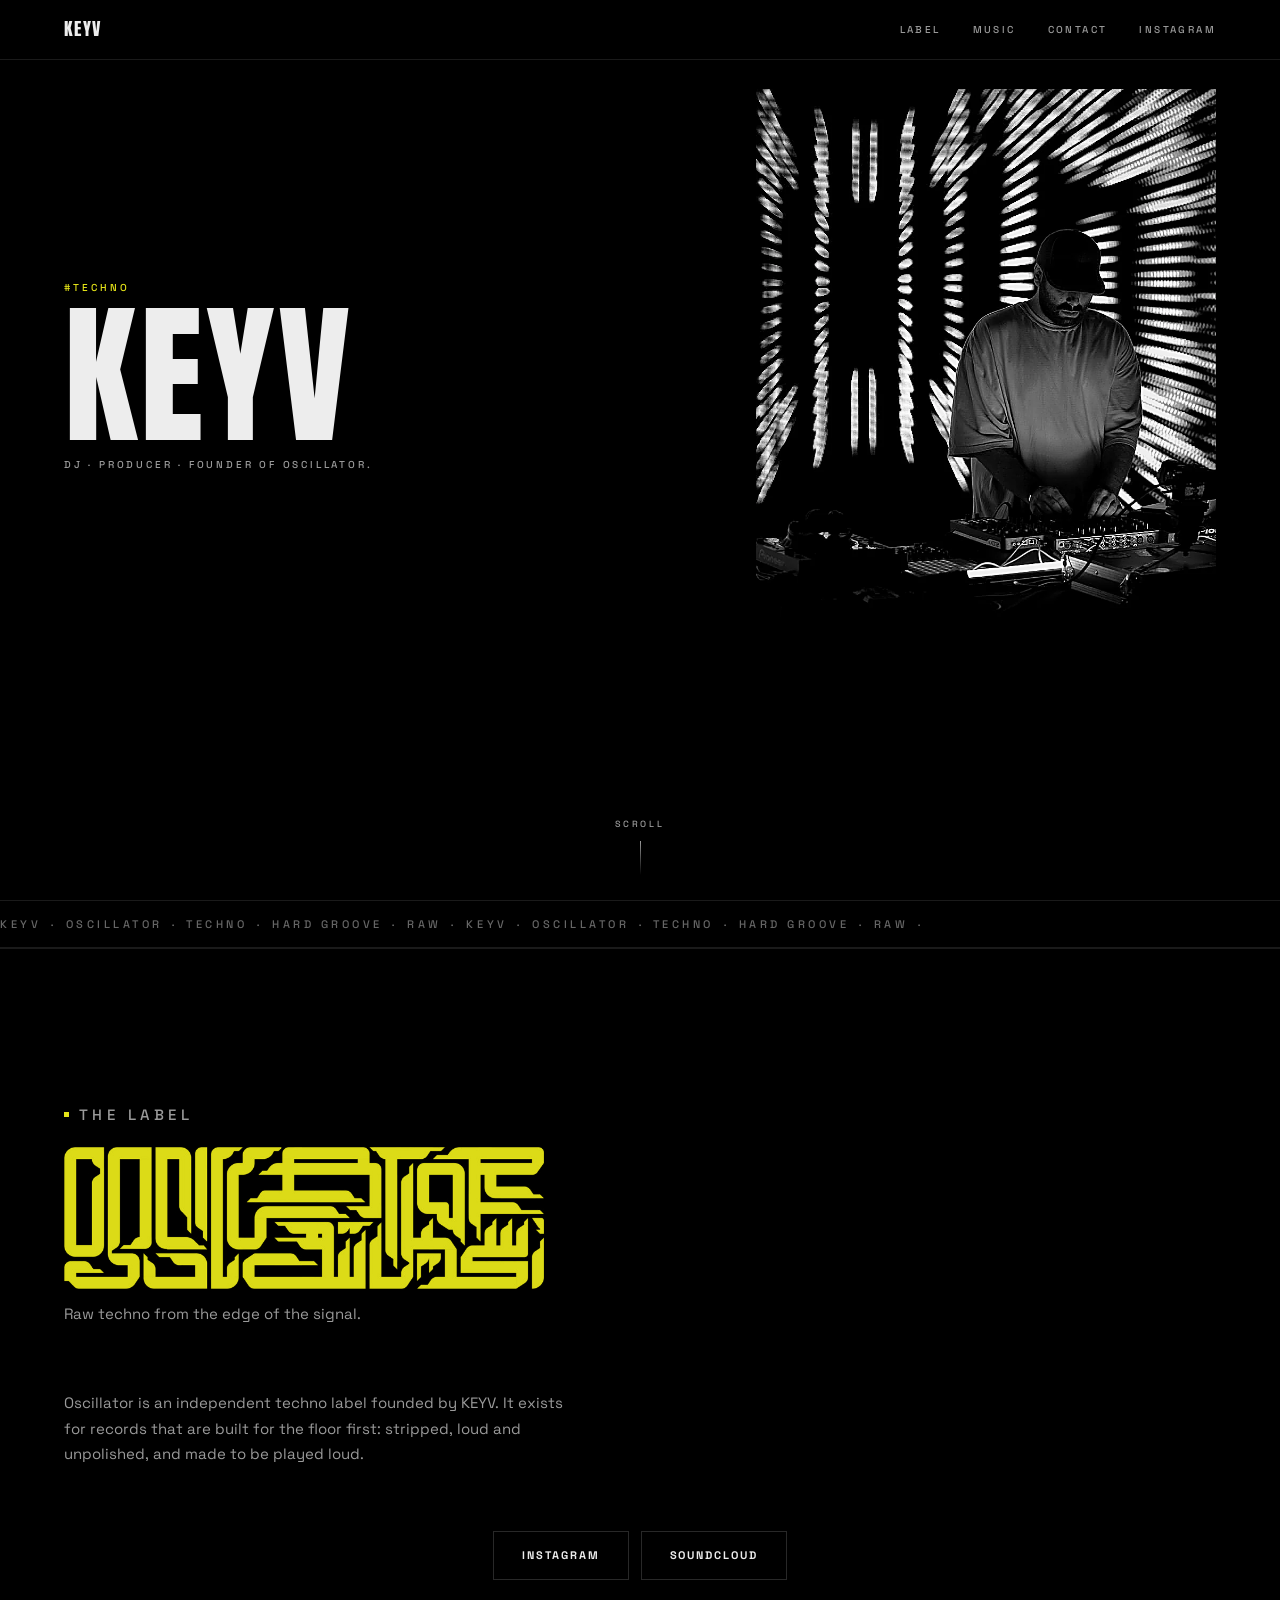
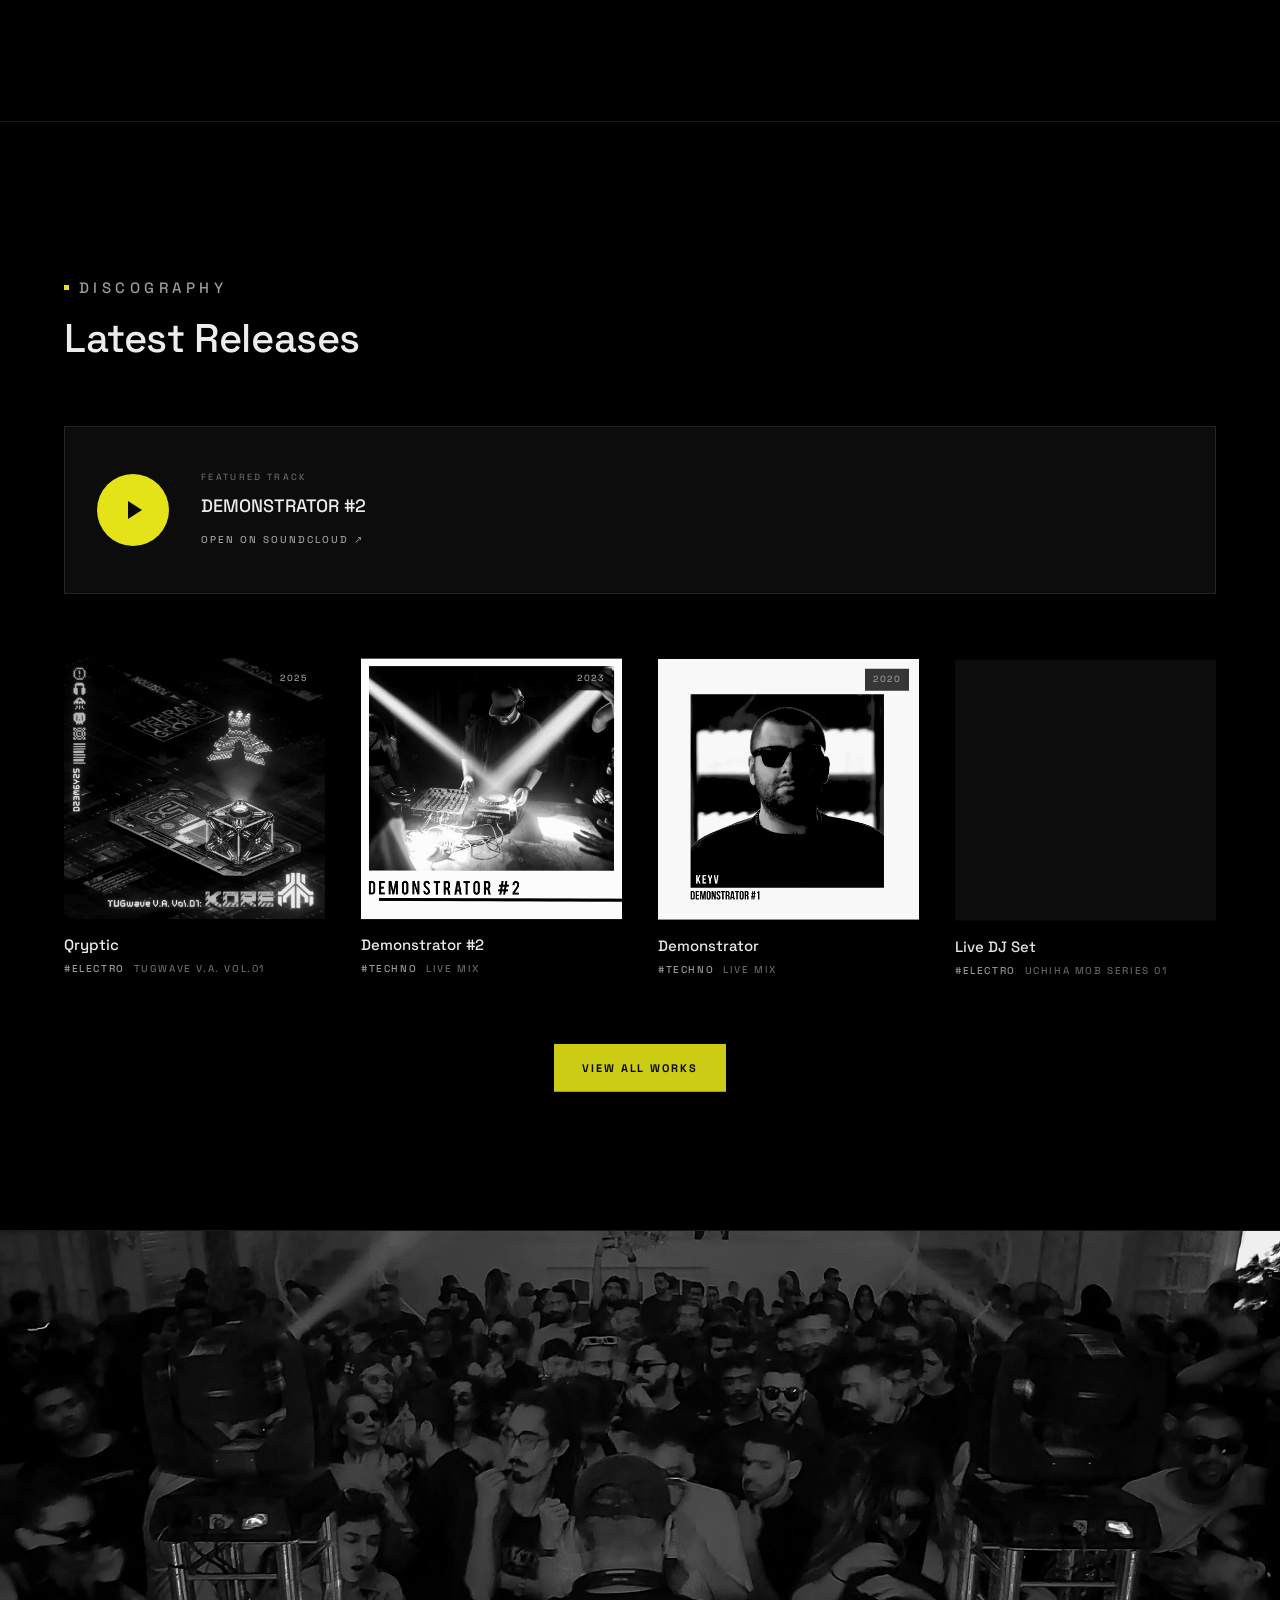
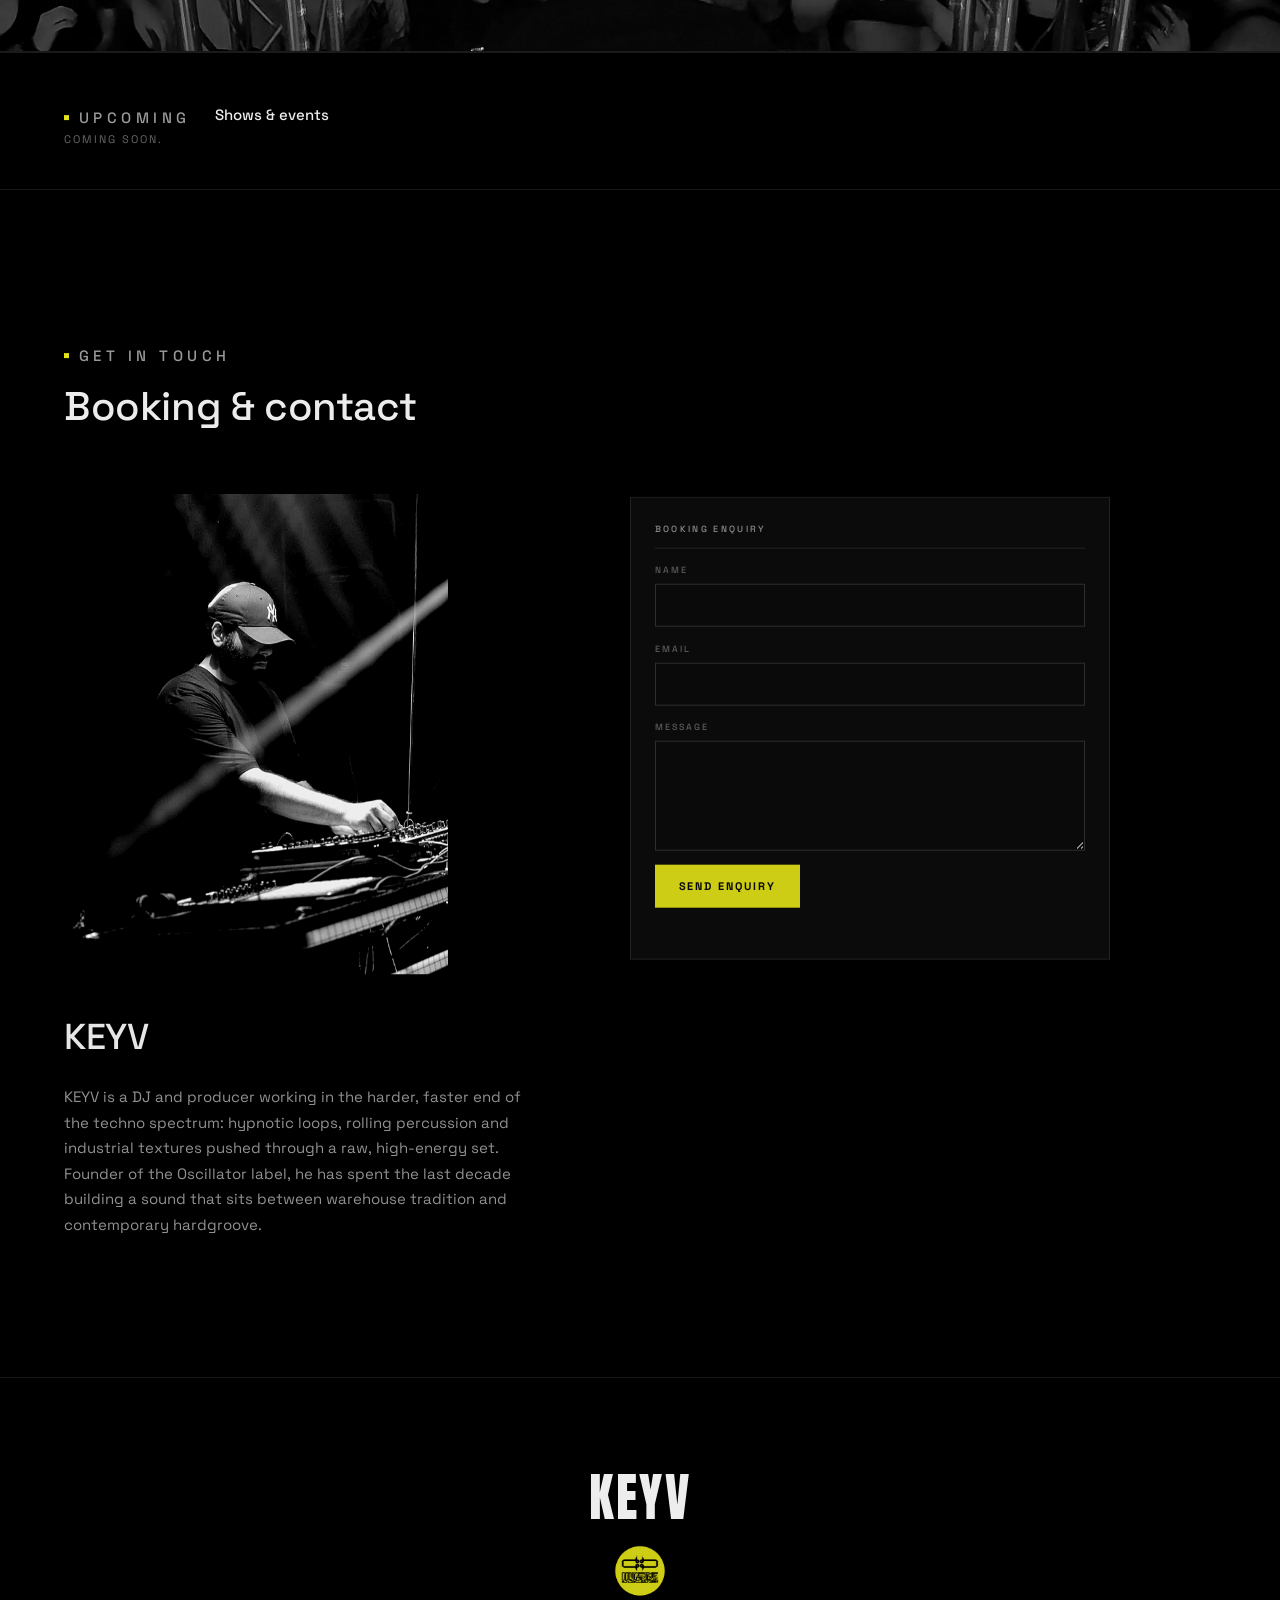
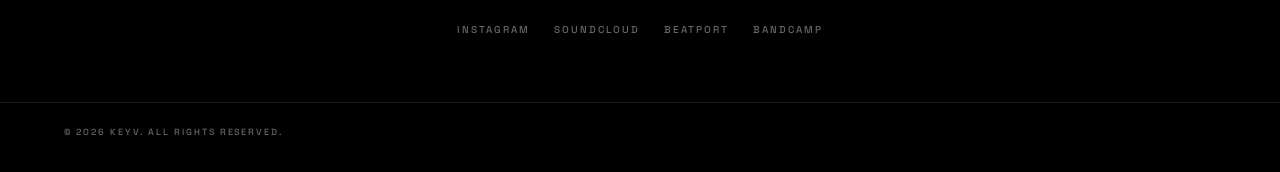
==== index.html @ 7ee7b2e5 "Swap the photo band for the red-light crowd shot The new source is 4096x2304, the highest-resolution" ====
<!DOCTYPE html>
<html lang="en">
<head>
<meta charset="utf-8">
<meta name="viewport" content="width=device-width, initial-scale=1">
<title>KEYV · Techno DJ &amp; Producer</title>
<meta name="description" content="KEYV, techno DJ and producer, founder of the Oscillator label. Releases, mixes and booking.">
<meta name="theme-color" content="#000000">

<meta property="og:type" content="website">
<meta property="og:title" content="KEYV · Techno DJ &amp; Producer">
<meta property="og:description" content="Raw techno. Releases, mixes and booking.">
<meta property="og:image" content="img/hero-phone.webp">

<link rel="icon" type="image/png" href="img/favicon.png">
<link rel="apple-touch-icon" href="img/apple-touch-icon.png">

<!-- fonts are self-hosted: no third-party connection on the critical path,
     and no dependency on Google Fonts being reachable -->
<link rel="preload" as="font" type="font/woff2" href="assets/fonts/anton-latin.woff2" crossorigin>
<link rel="preload" as="font" type="font/woff2" href="assets/fonts/spacegrotesk-latin.woff2" crossorigin>

<link rel="stylesheet" href="assets/css/style.css?v=7bc236b9">
</head>

<body>

<a class="skip-link" href="#oscillator">Skip to content</a>

<!-- ══ NAV ══════════════════════════════════════════════════════════ -->
<header class="nav" id="nav">
  <a class="nav__mark" href="#hero" aria-label="KEYV, top">KEYV</a>
  <div class="nav__end">
    <nav class="nav__links" aria-label="Primary">
      <a href="#oscillator">Label</a>
      <a href="#music">Music</a>
      <a href="#booking">Contact</a>
    </nav>
    <ul class="nav__platforms" id="nav-platforms" aria-label="Social links"></ul>
  </div>
</header>

<main>

  <!-- ══ 1 · HERO ═══════════════════════════════════════════════════
       The source photo is 1080px. Both crops ship at native resolution
       and the CSS caps how wide each may render, so the browser only
       ever scales them DOWN — that is what keeps the hero sharp.
         phone : square, full width   (1080 -> 1170 device px, 1.08x)
         desk  : 4:5 block, max 460px (864 -> 920 device px, 0.94x)  -->
  <section id="hero" class="hero" aria-label="Intro">
    <figure class="hero__photo">
      <picture>
        <source media="(min-width: 900px)" srcset="img/hero-desk.webp" width="864" height="1080">
        <img class="hero__img" id="hero-img" src="img/hero-phone.webp" alt="KEYV behind the decks"
             width="1080" height="1080" fetchpriority="high" decoding="async">
      </picture>
    </figure>

    <div class="hero__content">
      <p class="hero__tag">
        <em data-config="artist.genreTag">#techno</em>
      </p>
      <h1 class="hero__mark" data-config="artist.wordmark">KEYV</h1>
      <p class="hero__sub" data-config="artist.bioShort">DJ · Producer · Founder of Oscillator.</p>
    </div>

    <a class="hero__cue" href="#oscillator" aria-label="Scroll down">
      <span>SCROLL</span>
      <span class="hero__cue-line" aria-hidden="true"></span>
    </a>
  </section>

  <!-- ticker — the one moving element on the page -->
  <div class="ticker" aria-hidden="true">
    <div class="ticker__track">
      <span>KEYV&ensp;·&ensp;OSCILLATOR&ensp;·&ensp;TECHNO&ensp;·&ensp;HARD&nbsp;GROOVE&ensp;·&ensp;RAW&ensp;·&ensp;</span><span>KEYV&ensp;·&ensp;OSCILLATOR&ensp;·&ensp;TECHNO&ensp;·&ensp;HARD&nbsp;GROOVE&ensp;·&ensp;RAW&ensp;·&ensp;</span>
    </div>
  </div>

  <!-- ══ 2 · LABEL ══════════════════════════════════════════════════ -->
  <section id="oscillator" class="section oscillator" aria-labelledby="label-title">
    <div class="wrap">
      <header class="section-head reveal">
        <p class="tag-label">The Label</p>
        <h2 class="oscillator__title" id="label-title">
          <img class="oscillator__wordmark" id="label-wordmark" src="img/oscillator-wordmark.webp"
               alt="Oscillator" width="817" height="241" loading="lazy" decoding="async">
        </h2>
        <p data-config="label.tagline"></p>
      </header>

      <p class="oscillator__desc reveal" data-config="label.description"></p>

      <div class="oscillator__links reveal" id="label-links"></div>
    </div>
  </section>

  <!-- ══ 3 · MUSIC ══════════════════════════════════════════════════ -->
  <section id="music" class="section music" aria-labelledby="music-title">
    <div class="wrap">
      <header class="section-head reveal">
        <p class="tag-label">Discography</p>
        <h2 id="music-title">Latest Releases</h2>
      </header>

      <div class="player reveal">
        <div class="player__frame" id="featured-player"></div>
      </div>

      <div class="grid--releases" id="release-grid"></div>

      <div class="music__more reveal">
        <a class="btn" href="releases.html">View all works</a>
      </div>
    </div>
  </section>

  <!-- full-bleed photo break, so the long black scroll has a beat -->
  <figure class="band">
    <img src="img/band-crowd.webp" alt="KEYV playing to a crowd"
         width="2880" height="1440" loading="lazy" decoding="async">
  </figure>

  <!-- ══ 4 · SHOWS ══════════════════════════════════════════════════ -->
  <section id="shows" class="section shows" aria-labelledby="shows-title">
    <div class="wrap">
      <header class="section-head reveal">
        <p class="tag-label">Upcoming</p>
        <h2 id="shows-title">Shows &amp; events</h2>
      </header>
      <ul class="events" id="event-list"></ul>
    </div>
  </section>

  <!-- ══ 5 · CONTACT ════════════════════════════════════════════════ -->
  <section id="booking" class="section booking" aria-labelledby="booking-title">
    <div class="wrap">
      <header class="section-head reveal">
        <p class="tag-label">Get in touch</p>
        <h2 id="booking-title">Booking &amp; contact</h2>
      </header>

      <div class="booking__grid">
        <div class="booking__intro">
          <figure class="booking__portrait reveal">
            <img data-config-src="artist.portrait" src="img/bio.webp" alt="Portrait of KEYV" loading="lazy" decoding="async">
          </figure>
          <h3 class="booking__name reveal" id="bio-title" data-config="artist.name">KEYV</h3>
          <p class="bio-text reveal" data-config="artist.bio"></p>
        </div>

        <form class="form reveal" id="booking-form" novalidate>
          <p class="form__title">Booking enquiry</p>
          <div class="field">
            <label for="f-name">Name</label>
            <input id="f-name" name="name" type="text" autocomplete="name" required>
          </div>
          <div class="field">
            <label for="f-email">Email</label>
            <input id="f-email" name="email" type="email" autocomplete="email" required>
          </div>
          <div class="field">
            <label for="f-message">Message</label>
            <textarea id="f-message" name="message" rows="4" required></textarea>
          </div>
          <button class="btn" type="submit" id="form-submit">Send enquiry</button>
          <p class="form__status" id="form-status" role="status" aria-live="polite"></p>
        </form>
      </div>
    </div>
  </section>

</main>

<!-- ══ FOOTER ═══════════════════════════════════════════════════════ -->
<footer id="footer" class="footer">
  <div class="wrap footer__grid">
    <p class="footer__mark" data-config="artist.wordmark">KEYV</p>
    <img class="footer__stamp" id="footer-stamp" src="img/oscillator-logo.webp"
         alt="Oscillator" width="600" height="600" loading="lazy" decoding="async">
    <ul class="socials socials--footer" id="footer-socials"></ul>
  </div>
  <div class="wrap footer__credit">
    <span data-config="credit">© KEYV</span>
  </div>
</footer>

<!-- GSAP + ScrollTrigger, served from this origin (deferred — main.js falls
     back to an IntersectionObserver reveal if they ever fail to load) -->
<script defer src="assets/vendor/gsap.min.js?v=2d26f4c0"></script>
<script defer src="assets/vendor/ScrollTrigger.min.js?v=489bcf6d"></script>

<script src="assets/js/config.js?v=90158837"></script>
<script defer src="assets/js/main.js?v=5ed4b698"></script>
</body>
</html>
---- assets/css/style.css ----
/* =============================================================
   KEYV — stylesheet
   RAWTRACKS-style refined dark editorial: clean small type, deep
   black, gray hairlines, acid yellow as a micro-accent only.
   ============================================================= */

/* ---- fonts (self-hosted — see assets/fonts/) ---------------------- */
@font-face {
  font-family: 'Anton';
  font-style: normal;
  font-weight: 400;
  font-display: swap;
  src: url('../fonts/anton-latin.woff2') format('woff2');
  unicode-range: U+0000-00FF, U+0131, U+0152-0153, U+02BB-02BC, U+02C6, U+02DA,
    U+02DC, U+0304, U+0308, U+0329, U+2000-206F, U+2074, U+20AC, U+2122, U+2191,
    U+2193, U+2212, U+2215, U+FEFF, U+FFFD;
}
@font-face {
  font-family: 'Anton';
  font-style: normal;
  font-weight: 400;
  font-display: swap;
  src: url('../fonts/anton-latin-ext.woff2') format('woff2');
  unicode-range: U+0100-02BA, U+02BD-02C5, U+02C7-02CC, U+02CE-02D7, U+02DD-02FF,
    U+0304, U+0308, U+0329, U+1D00-1DBF, U+1E00-1E9F, U+1EF2-1EFF, U+2020,
    U+20A0-20AB, U+20AD-20C0, U+2113, U+2C60-2C7F, U+A720-A7FF;
}
@font-face {
  font-family: 'Space Grotesk';
  font-style: normal;
  font-weight: 300 700;         /* variable */
  font-display: swap;
  src: url('../fonts/spacegrotesk-latin.woff2') format('woff2');
  unicode-range: U+0000-00FF, U+0131, U+0152-0153, U+02BB-02BC, U+02C6, U+02DA,
    U+02DC, U+0304, U+0308, U+0329, U+2000-206F, U+2074, U+20AC, U+2122, U+2191,
    U+2193, U+2212, U+2215, U+FEFF, U+FFFD;
}
@font-face {
  font-family: 'Space Grotesk';
  font-style: normal;
  font-weight: 300 700;
  font-display: swap;
  src: url('../fonts/spacegrotesk-latin-ext.woff2') format('woff2');
  unicode-range: U+0100-02BA, U+02BD-02C5, U+02C7-02CC, U+02CE-02D7, U+02DD-02FF,
    U+0304, U+0308, U+0329, U+1D00-1DBF, U+1E00-1E9F, U+1EF2-1EFF, U+2020,
    U+20A0-20AB, U+20AD-20C0, U+2113, U+2C60-2C7F, U+A720-A7FF;
}

/* ---- tokens ------------------------------------------------------- */
:root {
  --bg:      #000000;
  --surface: #0D0D0D;
  --panel:   #111111;
  --text:    #EDEDED;
  --muted:   #9A9A9A;
  --dim:     #666666;
  --accent:  #E5E418;
  --hairline: rgba(255, 255, 255, .10);
  --hairline-strong: rgba(255, 255, 255, .16);

  --font-display: 'Anton', 'Arial Narrow', Impact, sans-serif;
  --font-body: 'Space Grotesk', -apple-system, BlinkMacSystemFont, 'Segoe UI', sans-serif;

  --gutter: clamp(1.25rem, 5vw, 6rem);
  --wrap: 1360px;
  --sec-y: clamp(5rem, 11vw, 10rem);

  --ease: cubic-bezier(.22, 1, .36, 1);
}

/* ---- reset -------------------------------------------------------- */
*, *::before, *::after { box-sizing: border-box; }

html {
  scroll-behavior: smooth;
  -webkit-text-size-adjust: 100%;
  color-scheme: dark;
}

body {
  margin: 0;
  background: var(--bg);
  color: var(--text);
  font-family: var(--font-body);
  font-size: .9375rem;
  line-height: 1.7;
  font-weight: 400;
  overflow-x: hidden;
  -webkit-font-smoothing: antialiased;
}

img { display: block; max-width: 100%; height: auto; }
ul { list-style: none; margin: 0; padding: 0; }
a { color: inherit; text-decoration: none; }
button, input, textarea, select { font: inherit; color: inherit; }
h1, h2, h3, h4, p, figure { margin: 0; }

::selection { background: var(--accent); color: #000; }

:focus-visible {
  outline: 2px solid var(--accent);
  outline-offset: 3px;
}

.skip-link {
  position: absolute; left: -9999px; top: 0; z-index: 200;
  background: var(--accent); color: #000; padding: .75rem 1.25rem;
  font-weight: 700; letter-spacing: .08em; text-transform: uppercase;
}
.skip-link:focus { left: 0; }

/* ---- primitives --------------------------------------------------- */
.wrap {
  width: 100%;
  max-width: var(--wrap);
  margin-inline: auto;
  padding-inline: var(--gutter);
}

.section {
  position: relative;
  padding-block: var(--sec-y);
  border-top: 1px solid var(--hairline);
}

/* tiny wide-tracked caps label — the reference's core device */
.tag-label {
  display: flex;
  align-items: center;
  gap: .6rem;
  font-size: .625rem;
  font-weight: 500;
  letter-spacing: .3em;
  text-transform: uppercase;
  color: var(--muted);
}
.tag-label::before {
  content: "";
  width: 5px; height: 5px;
  background: var(--accent);
}

/* clean sentence-case section heading */
.section-head { margin-bottom: clamp(2.5rem, 6vw, 4rem); }
.section-head h2 {
  font-size: clamp(1.75rem, 3.2vw, 2.5rem);
  font-weight: 500;
  letter-spacing: -.01em;
  line-height: 1.15;
  margin-top: 1rem;
}
.section-head p {
  color: var(--muted);
  max-width: 52ch;
  margin-top: .75rem;
  font-size: .9375rem;
}

.link-grow {
  position: relative;
  display: inline-block;
}
.link-grow::after {
  content: "";
  position: absolute;
  left: 0; bottom: -.1em;
  width: 100%;
  height: 1px;
  background: var(--accent);
  transform: scaleX(0);
  transform-origin: left;
  transition: transform .4s var(--ease);
}
.link-grow:hover::after,
.link-grow:focus-visible::after { transform: scaleX(1); }

/* small caps action link — quiet until hovered, so yellow stays rare */
.action {
  font-size: .625rem;
  font-weight: 500;
  letter-spacing: .22em;
  text-transform: uppercase;
  color: var(--muted);
  transition: color .3s var(--ease);
}
.action:hover { color: var(--accent); }

/* solid yellow chip button */
.btn {
  display: inline-block;
  padding: .9rem 1.75rem;
  background: var(--accent);
  border: 0;
  color: #0A0A0A;
  font-size: .6875rem;
  font-weight: 700;
  letter-spacing: .18em;
  text-transform: uppercase;
  cursor: pointer;
  transition: transform .3s var(--ease), box-shadow .3s var(--ease);
}
.btn:hover, .btn:focus-visible {
  transform: translateY(-2px);
  box-shadow: 0 8px 24px rgba(229, 228, 24, .18);
}
.btn[disabled] { opacity: .55; cursor: progress; transform: none; box-shadow: none; }

/* ---- nav ---------------------------------------------------------- */
.nav {
  position: fixed;
  inset: 0 0 auto 0;
  z-index: 100;
  display: flex;
  align-items: center;
  justify-content: space-between;
  gap: 1.5rem;
  padding: .9rem var(--gutter);
  background: linear-gradient(to bottom, rgba(0, 0, 0, .94), rgba(0, 0, 0, .8));
  backdrop-filter: blur(10px);
  border-bottom: 1px solid var(--hairline);
  transition: transform .4s var(--ease);
}
.nav.is-hidden { transform: translateY(-110%); }

.nav__mark {
  font-family: var(--font-display);
  font-size: 1.125rem;
  letter-spacing: .08em;
}

/* Section links and the social link share one row and one type spec, so
   nothing in the bar reads as a different size or weight. */
.nav__end {
  display: flex;
  align-items: center;
  gap: clamp(1.25rem, 2.5vw, 2.75rem);
}

.nav__links,
.nav__platforms {
  display: flex;
  align-items: center;
  gap: clamp(1.25rem, 2.5vw, 2.75rem);
  font-size: .625rem;
  font-weight: 500;
  letter-spacing: .24em;
  text-transform: uppercase;
  color: var(--muted);
}
.nav__links a,
.nav__platforms a { transition: color .3s var(--ease); }
.nav__links a:hover { color: var(--text); }
.nav__platforms a:hover { color: var(--accent); }

@media (max-width: 719px) {
  .nav { gap: .75rem; }
  .nav__end,
  .nav__links,
  .nav__platforms {
    gap: .95rem;
    font-size: .5625rem;
    letter-spacing: .14em;
  }
}


/* ---- hero ---------------------------------------------------------
   The photo is capped so it never renders above its native pixel size.
   Phone: full-width square under the nav, type below it on black.
   Desktop: type left, a 4:5 photo block right, both vertically centred. */
.hero {
  position: relative;
  min-height: 100svh;
  display: flex;
  flex-direction: column;
  justify-content: center;
  gap: clamp(1.75rem, 5vh, 3rem);
  padding-top: 4rem;                 /* clears the fixed nav */
}

.hero__photo {
  width: 100%;
  max-width: 640px;                  /* 1080 native / ~1.7 = never upscaled */
  margin-inline: auto;
}
.hero__img {
  width: 100%;
  height: auto;
  display: block;
}

.hero__content {
  width: 100%;
  max-width: var(--wrap);
  margin-inline: auto;
  padding-inline: var(--gutter);
  text-align: center;
}

.hero__tag {
  display: flex;
  justify-content: center;
  gap: .75rem;
  font-size: .625rem;
  font-weight: 500;
  letter-spacing: .3em;
  text-transform: uppercase;
  margin-bottom: .9rem;
}
.hero__tag em { font-style: normal; color: var(--accent); }

.hero__mark {
  font-family: var(--font-display);
  font-weight: 400;
  font-size: clamp(4.5rem, 21vw, 9rem);
  line-height: .84;
  letter-spacing: .02em;
  text-transform: uppercase;
  color: var(--text);
}

.hero__sub {
  color: var(--muted);
  font-size: .625rem;
  font-weight: 500;
  letter-spacing: .28em;
  text-transform: uppercase;
  margin-top: 1rem;
}

/* desktop: side by side, photo capped at 460px so it stays under native */
@media (min-width: 900px) {
  .hero {
    display: grid;
    grid-template-columns: minmax(0, 1fr) auto;
    align-items: center;
    gap: clamp(3rem, 6vw, 6rem);
    max-width: var(--wrap);
    margin-inline: auto;
    padding: 4rem var(--gutter) 0;
  }
  /* type reads first, photo sits to its right */
  .hero__content { grid-column: 1; grid-row: 1; }
  .hero__photo { grid-column: 2; grid-row: 1; width: 460px; max-width: 100%; margin: 0; }
  .hero__cue { grid-column: 1 / -1; grid-row: 2; margin-top: clamp(2rem, 5vh, 4rem); }
  .hero__content {
    padding-inline: 0;
    text-align: left;
    max-width: none;
  }
  .hero__tag { justify-content: flex-start; }
  .hero__mark { font-size: clamp(6rem, 12vw, 11rem); }
}

/* ---- ticker: the one moving element ------------------------------- */
.ticker {
  overflow: hidden;
  border-block: 1px solid var(--hairline);
  padding-block: .85rem;
}
.ticker__track {
  display: flex;
  width: max-content;
  animation: ticker 36s linear infinite;
}
.ticker__track span {
  white-space: nowrap;
  font-size: .6875rem;
  font-weight: 500;
  letter-spacing: .32em;
  text-transform: uppercase;
  color: var(--dim);
}
@keyframes ticker {
  from { transform: translateX(0); }
  to   { transform: translateX(-50%); }
}

/* scroll cue — sits in flow under the hero, never over the type */
.hero__cue {
  display: flex;
  align-self: center;
  margin-top: clamp(1rem, 3vh, 2rem);
  flex-direction: column;
  align-items: center;
  gap: .6rem;
  font-size: .5625rem;
  font-weight: 500;
  letter-spacing: .3em;
  text-transform: uppercase;
  color: var(--muted);
  transition: color .3s var(--ease);
}
.hero__cue:hover { color: var(--accent); }
.hero__cue-line {
  width: 1px;
  height: 34px;
  background: linear-gradient(to bottom, currentColor, transparent);
  animation: cue-line 2.4s var(--ease) infinite;
  transform-origin: top;
}
@keyframes cue-line {
  0%   { transform: scaleY(0); opacity: 0; }
  40%  { transform: scaleY(1); opacity: 1; }
  100% { transform: scaleY(1) translateY(30px); opacity: 0; }
}

/* ---- label (oscillator) ------------------------------------------- */
.oscillator__wordmark {
  width: min(100%, 30rem);
  height: auto;
  margin-top: 1.25rem;
}

.oscillator__desc {
  color: var(--muted);
  max-width: 52ch;
  margin-top: 1.5rem;
}
.oscillator__link {
  display: inline-block;
  margin-top: 1.75rem;
}

/* the label's own two links */
.oscillator__links {
  display: flex;
  flex-wrap: wrap;
  justify-content: center;
  gap: .75rem;
  margin-top: clamp(2.5rem, 6vw, 4rem);
}

/* outlined variant — the solid yellow button stays reserved for the
   page's single primary action */
.btn--ghost {
  background: transparent;
  border: 1px solid var(--hairline-strong);
  color: var(--text);
  transition: border-color .3s var(--ease), color .3s var(--ease);
}
.btn--ghost:hover, .btn--ghost:focus-visible {
  border-color: var(--accent);
  color: var(--accent);
  transform: none;
  box-shadow: none;
}



/* ---- music -------------------------------------------------------- */
.music__more {
  margin-top: clamp(2.5rem, 5vw, 4rem);
  display: flex;
  justify-content: center;
}

/* featured player */
.player { margin-top: clamp(2rem, 4.5vw, 3.5rem); }
.player__frame {
  position: relative;
  min-height: 166px;
  background: var(--surface);
  border: 1px solid var(--hairline);
}
.player__frame iframe { display: block; width: 100%; border: 0; }

.player__facade {
  display: flex;
  align-items: center;
  gap: clamp(1rem, 3vw, 2rem);
  min-height: 166px;
  padding: 1.25rem clamp(1rem, 3vw, 2rem);
}
.player__play {
  display: flex;
  align-items: center;
  justify-content: center;
  gap: .8rem;
  flex-shrink: 0;
  width: 72px; height: 72px;
  border-radius: 50%;
  background: var(--accent);
  border: 0;
  cursor: pointer;
  transition: transform .3s var(--ease);
}
.player__play:hover, .player__play:focus-visible { transform: scale(1.06); }
.player__icon {
  width: 0; height: 0;
  border-style: solid;
  border-width: 9px 0 9px 14px;
  border-color: transparent transparent transparent #0A0A0A;
  margin-left: 3px;
}
.player__cta {
  position: absolute;
  width: 1px; height: 1px;
  overflow: hidden;
  clip: rect(0 0 0 0);
}
.player__meta { min-width: 0; }
.player__eyebrow {
  font-size: .5625rem;
  font-weight: 500;
  letter-spacing: .26em;
  text-transform: uppercase;
  color: var(--dim);
}
.player__track {
  font-size: 1.125rem;
  font-weight: 500;
  margin-top: .3rem;
}
.player__out {
  display: inline-block;
  margin-top: .6rem;
  font-size: .625rem;
  font-weight: 500;
  letter-spacing: .2em;
  text-transform: uppercase;
  color: var(--muted);
  transition: color .3s var(--ease);
}
.player__out:hover { color: var(--accent); }
.player__fallback {
  display: flex;
  align-items: center;
  justify-content: center;
  min-height: 166px;
  color: var(--dim);
  font-size: .6875rem;
  letter-spacing: .18em;
  text-transform: uppercase;
}

/* release grid — reference card anatomy: cover, one-line title,
   artist, then genre tag + descriptors */
.grid--releases {
  display: grid;
  grid-template-columns: repeat(auto-fill, minmax(160px, 1fr));
  gap: clamp(1.5rem, 3vw, 2.25rem);
  margin-top: clamp(2.5rem, 5vw, 4rem);
}
@media (min-width: 720px) {
  .grid--releases { grid-template-columns: repeat(auto-fill, minmax(220px, 1fr)); }
}

.card { display: block; }
.card__media {
  position: relative;
  overflow: hidden;
  aspect-ratio: 1 / 1;
  background: var(--surface);
  margin-bottom: .9rem;
}
.card__media img {
  width: 100%; height: 100%;
  object-fit: cover;
  filter: grayscale(1) contrast(1.08);
  transition: transform .7s var(--ease), filter .7s var(--ease);
}
.card:hover .card__media img,
.card:focus-within .card__media img {
  transform: scale(1.05);
  filter: grayscale(0) contrast(1.05);
}
.card__year {
  position: absolute;
  top: .6rem; right: .6rem;
  font-size: .5625rem;
  font-weight: 500;
  letter-spacing: .18em;
  color: var(--muted);
  background: rgba(0, 0, 0, .78);
  padding: .2rem .5rem;
}

/* two quiet lines under each cover, both clamped to one line so every
   card in the row ends at the same baseline */
.card__title {
  font-size: .9375rem;
  font-weight: 500;
  line-height: 1.4;
  white-space: nowrap;
  overflow: hidden;
  text-overflow: ellipsis;
}
.card__meta {
  display: flex;
  gap: .55rem;
  align-items: baseline;
  margin-top: .35rem;
  font-size: .625rem;
  font-weight: 500;
  letter-spacing: .16em;
  text-transform: uppercase;
  white-space: nowrap;
  overflow: hidden;
}
.card__meta span {
  overflow: hidden;
  text-overflow: ellipsis;
}
.card__meta em { font-style: normal; color: var(--muted); }
.card__meta span { color: var(--dim); }

/* ---- full-bleed photo band ---------------------------------------- */
.band {
  overflow: hidden;
  border-block: 1px solid var(--hairline);
}
.band img {
  width: 100%;
  height: clamp(200px, 34vw, 420px);
  object-fit: cover;
  object-position: center 42%;
}

/* ---- shows -------------------------------------------------------- */
.events { border-top: 1px solid var(--hairline); }

.event {
  display: grid;
  grid-template-columns: auto 1fr;
  gap: .3rem 1.25rem;
  align-items: center;
  padding: 1.4rem 0;
  border-bottom: 1px solid var(--hairline);
  transition: background .35s var(--ease), padding .35s var(--ease);
}
@media (min-width: 860px) {
  .event {
    grid-template-columns: 6rem minmax(0, 1fr) minmax(0, 15rem) auto;
    gap: 2rem;
  }
  .event:hover { background: rgba(255, 255, 255, .025); padding-inline: .75rem; }
}

.event__date { line-height: 1.1; }
.event__day {
  display: block;
  font-size: 1.625rem;
  font-weight: 500;
}
.event__month {
  display: block;
  font-size: .5625rem;
  font-weight: 500;
  letter-spacing: .24em;
  text-transform: uppercase;
  color: var(--dim);
  margin-top: .15rem;
}

.event__title {
  font-size: .9375rem;
  font-weight: 500;
  line-height: 1.35;
}
.event__artist {
  font-size: .75rem;
  color: var(--dim);
  margin-top: .1rem;
}

.event__place {
  grid-column: 2;
  font-size: .6875rem;
  font-weight: 500;
  letter-spacing: .18em;
  text-transform: uppercase;
}
.event__city { color: var(--text); }
.event__country { color: var(--dim); margin-left: .5rem; }
@media (min-width: 860px) { .event__place { grid-column: auto; } }

.event__action { grid-column: 2; justify-self: start; margin-top: .4rem; }
@media (min-width: 860px) { .event__action { grid-column: auto; justify-self: end; margin-top: 0; } }

.tag--soldout {
  font-size: .625rem;
  font-weight: 500;
  letter-spacing: .22em;
  text-transform: uppercase;
  color: var(--dim);
  text-decoration: line-through;
}
.tag--free {
  font-size: .625rem;
  font-weight: 500;
  letter-spacing: .22em;
  text-transform: uppercase;
  color: var(--muted);
}

.events__empty {
  color: var(--dim);
  font-size: .6875rem;
  letter-spacing: .18em;
  text-transform: uppercase;
}

/* No dates announced yet, so the section collapses to a single row
   instead of holding a screen of empty black. It expands back to the
   full treatment as soon as config.events has something in it. */
.shows--empty { padding-block: clamp(1.75rem, 4vw, 2.5rem); }
.shows--empty .section-head {
  display: flex;
  align-items: baseline;
  flex-wrap: wrap;
  gap: .5rem 1.5rem;
  margin-bottom: 0;
}
.shows--empty .section-head h2 {
  font-size: .9375rem;
  font-weight: 500;
  letter-spacing: 0;
  margin-top: 0;
}
.shows--empty .events { border-top: 0; }

/* ---- contact ------------------------------------------------------ */
.booking__grid {
  display: grid;
  gap: clamp(2.5rem, 6vw, 5rem);
}
@media (min-width: 960px) {
  .booking__grid { grid-template-columns: minmax(0, 5fr) minmax(0, 6fr); align-items: start; }
}

/* portrait shown as shot — natural aspect, no grade */
.booking__portrait { max-width: 24rem; }
.booking__portrait img { width: 100%; height: auto; }

.booking__name {
  font-size: clamp(1.5rem, 3vw, 2.25rem);
  font-weight: 500;
  letter-spacing: -.01em;
  margin-top: 2rem;
}
.booking__intro .bio-text {
  color: var(--muted);
  margin-top: 1rem;
  max-width: 48ch;
}

.socials {
  display: flex;
  flex-wrap: wrap;
  gap: .5rem 1.5rem;
  margin-top: 1.25rem;
  font-size: .625rem;
  font-weight: 500;
  letter-spacing: .2em;
  text-transform: uppercase;
}
.socials a { color: var(--dim); transition: color .3s var(--ease); }
.socials a:hover { color: var(--accent); }

/* form */
.form {
  display: grid;
  grid-template-columns: repeat(2, 1fr);
  gap: .9rem;
  background: var(--surface);
  border: 1px solid var(--hairline);
  padding: clamp(1.1rem, 2vw, 1.5rem);
  max-width: 30rem;      /* the form no longer fills the whole column */
}
.form__title {
  grid-column: span 2;
  font-size: .5625rem;
  font-weight: 500;
  letter-spacing: .26em;
  text-transform: uppercase;
  color: var(--muted);
  padding-bottom: .65rem;
  border-bottom: 1px solid var(--hairline);
}

.field { grid-column: span 2; display: flex; flex-direction: column; gap: .35rem; }
.field--half { grid-column: span 2; }
@media (min-width: 560px) { .field--half { grid-column: span 1; } }

.field label {
  font-size: .5625rem;
  font-weight: 500;
  letter-spacing: .24em;
  text-transform: uppercase;
  color: var(--dim);
}
.field input,
.field textarea {
  background: #0C0C0C;
  border: 1px solid var(--hairline-strong);
  padding: .6rem .8rem;
  color: var(--text);
  font-size: .8125rem;
  border-radius: 0;
  width: 100%;
  transition: border-color .3s var(--ease);
}
.field textarea { resize: vertical; min-height: 5.5rem; }
.field input:focus,
.field textarea:focus {
  outline: none;
  border-color: var(--accent);
}
.field input[aria-invalid="true"],
.field textarea[aria-invalid="true"] { border-color: #ff5d5d; }

.form .btn { grid-column: span 2; justify-self: start; padding: .75rem 1.5rem; }
.form__status {
  grid-column: span 2;
  font-size: .6875rem;
  letter-spacing: .1em;
  color: var(--muted);
  min-height: 1.2em;
}
.form__status.is-ok { color: var(--accent); }
.form__status.is-err { color: #ff7b7b; }

/* ---- footer ------------------------------------------------------- */
.footer {
  border-top: 1px solid var(--hairline);
  padding-block: clamp(3.5rem, 8vw, 6rem) 2rem;
  text-align: center;
}
.footer__grid {
  display: flex;
  flex-direction: column;
  align-items: center;
  gap: 1.5rem;
}
.footer__mark {
  font-family: var(--font-display);
  font-size: clamp(2rem, 5vw, 3.25rem);
  line-height: .9;
  letter-spacing: .04em;
  text-transform: uppercase;
}
.footer__stamp {
  width: 3.25rem;
  height: auto;
  opacity: .9;
}
.socials--footer { justify-content: center; margin-top: 0; }

.footer__credit {
  display: flex;
  flex-wrap: wrap;
  justify-content: space-between;
  gap: 1rem;
  margin-top: clamp(2.5rem, 6vw, 4rem);
  padding-top: 1.4rem;
  border-top: 1px solid var(--hairline);
  font-size: .5625rem;
  font-weight: 500;
  letter-spacing: .22em;
  text-transform: uppercase;
  color: var(--dim);
}

/* ---- discography page (releases.html) ----------------------------- */
.works { padding-top: clamp(7rem, 16vh, 10rem); }

.works__group { margin-top: clamp(3rem, 6vw, 4.5rem); }
.works__group:first-of-type { margin-top: 0; }
.works__group > .tag-label { margin-bottom: 1.25rem; }

/* phone: cover + title on one row, the links drop to their own row */
.work {
  display: grid;
  grid-template-columns: 64px minmax(0, 1fr);
  gap: .5rem 1rem;
  align-items: center;
  padding: 1.1rem 0;
  border-bottom: 1px solid var(--hairline);
  transition: background .35s var(--ease), padding .35s var(--ease);
}
.work__links {
  grid-column: 2;
  display: flex;
  flex-wrap: wrap;
  gap: .4rem 1.25rem;
}
.work:first-of-type { border-top: 1px solid var(--hairline); }
@media (min-width: 720px) {
  .work { grid-template-columns: 88px minmax(0, 1fr) minmax(0, 12rem) auto; gap: 2rem; }
  .work:hover { background: rgba(255, 255, 255, .025); padding-inline: .75rem; }
  .work__links { grid-column: auto; justify-self: end; flex-wrap: nowrap; }
}

.work__cover {
  width: 100%;
  aspect-ratio: 1;
  object-fit: cover;
  background: var(--panel);
}
.work__title { font-size: .9375rem; font-weight: 500; line-height: 1.35; }
.work__sub { font-size: .75rem; color: var(--dim); margin-top: .1rem; }
.work__meta {
  display: none;
  font-size: .625rem;
  font-weight: 500;
  letter-spacing: .18em;
  text-transform: uppercase;
}
.work__meta em { font-style: normal; color: var(--muted); }
.work__meta span { color: var(--dim); margin-left: .6rem; }
@media (min-width: 720px) { .work__meta { display: block; } }

.works__back { margin-top: clamp(3rem, 6vw, 4.5rem); }

/* ---- reveal (JS adds .is-in; GSAP takes over when available) ------- */
.reveal, .card, html.js .is-in { opacity: 1; transform: none; }

/* GSAP drives these directly — the CSS transition would double-animate */
html.gsap .reveal,
html.gsap .card,
html.gsap 
/* ---- reduced motion ----------------------------------------------- */
@media (prefers-reduced-motion: reduce) {
  html { scroll-behavior: auto; }
  *, *::before, *::after {
    animation-duration: .001ms !important;
    animation-iteration-count: 1 !important;
    transition-duration: .001ms !important;
  }
  html.js .reveal,
  html.js .card,
  html.js 
  /* the ticker parks instead of snapping to its end frame */
  .ticker__track { animation: none; }
}
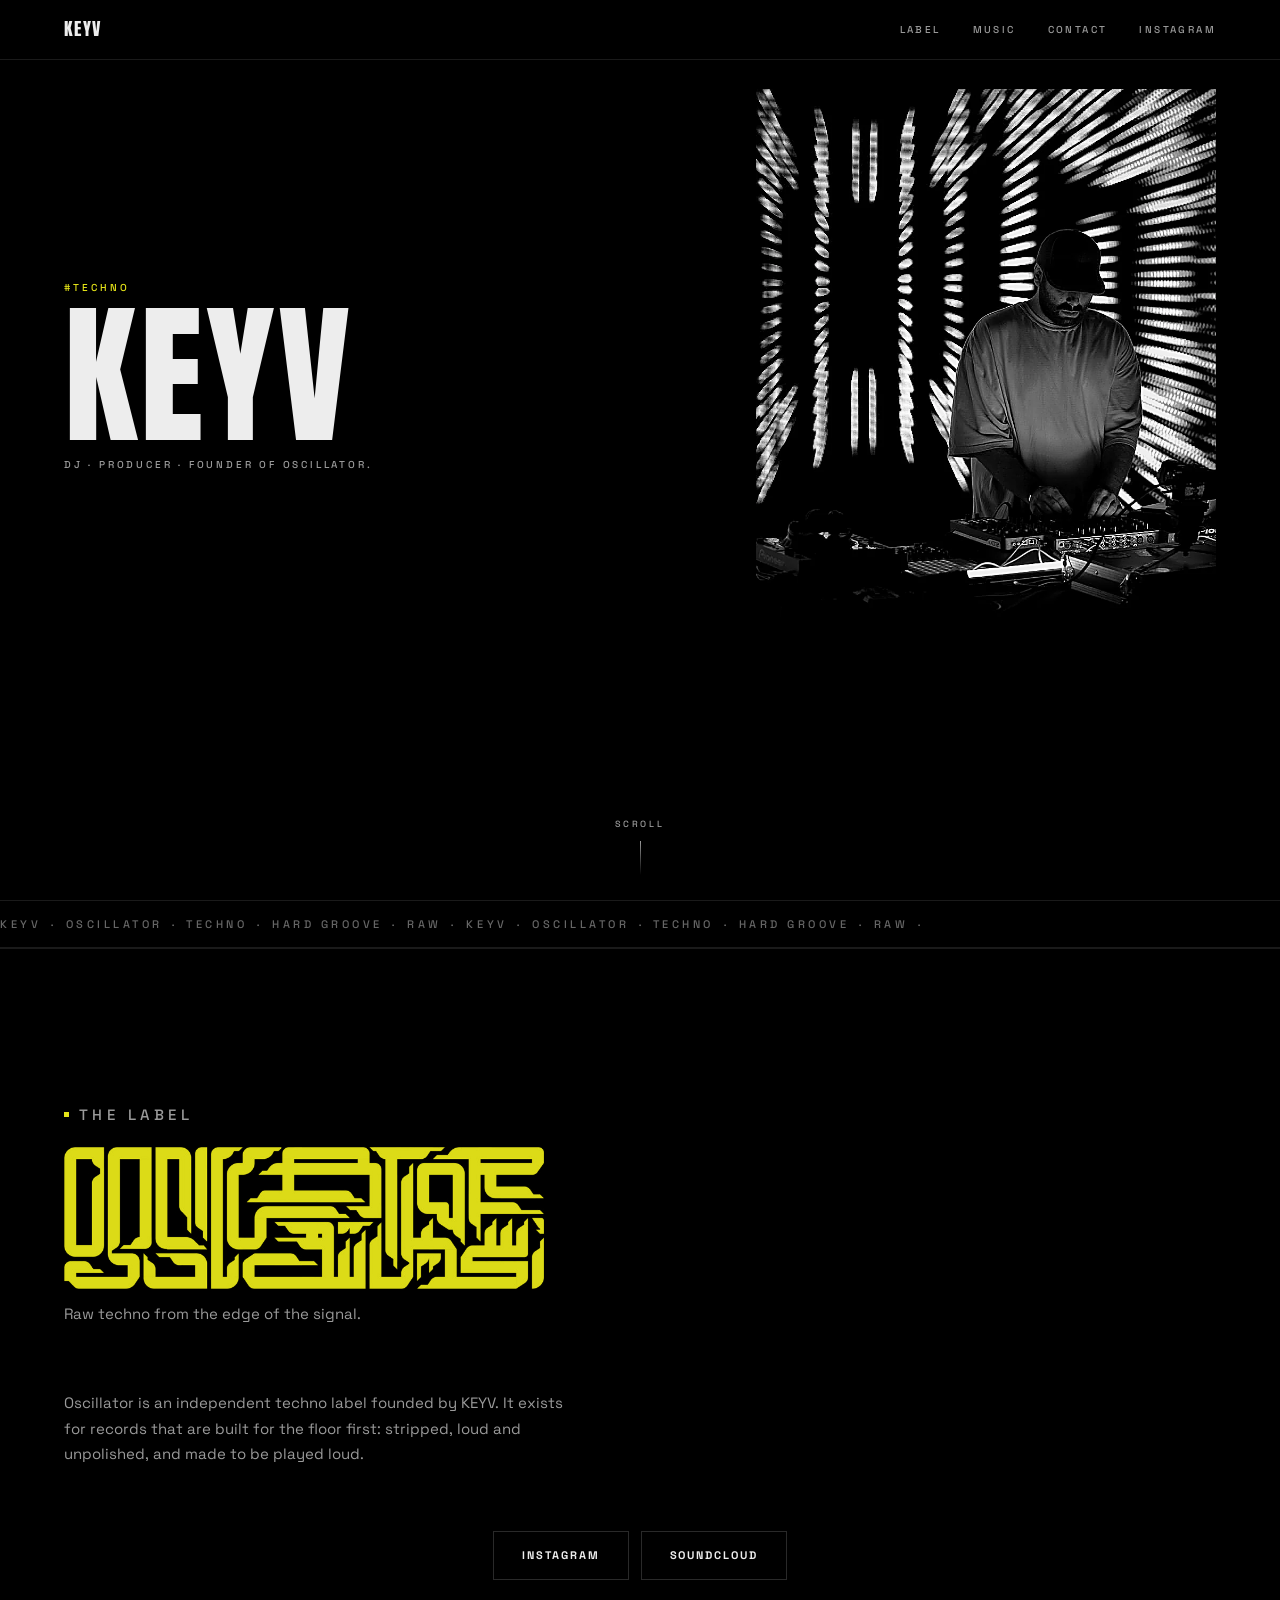
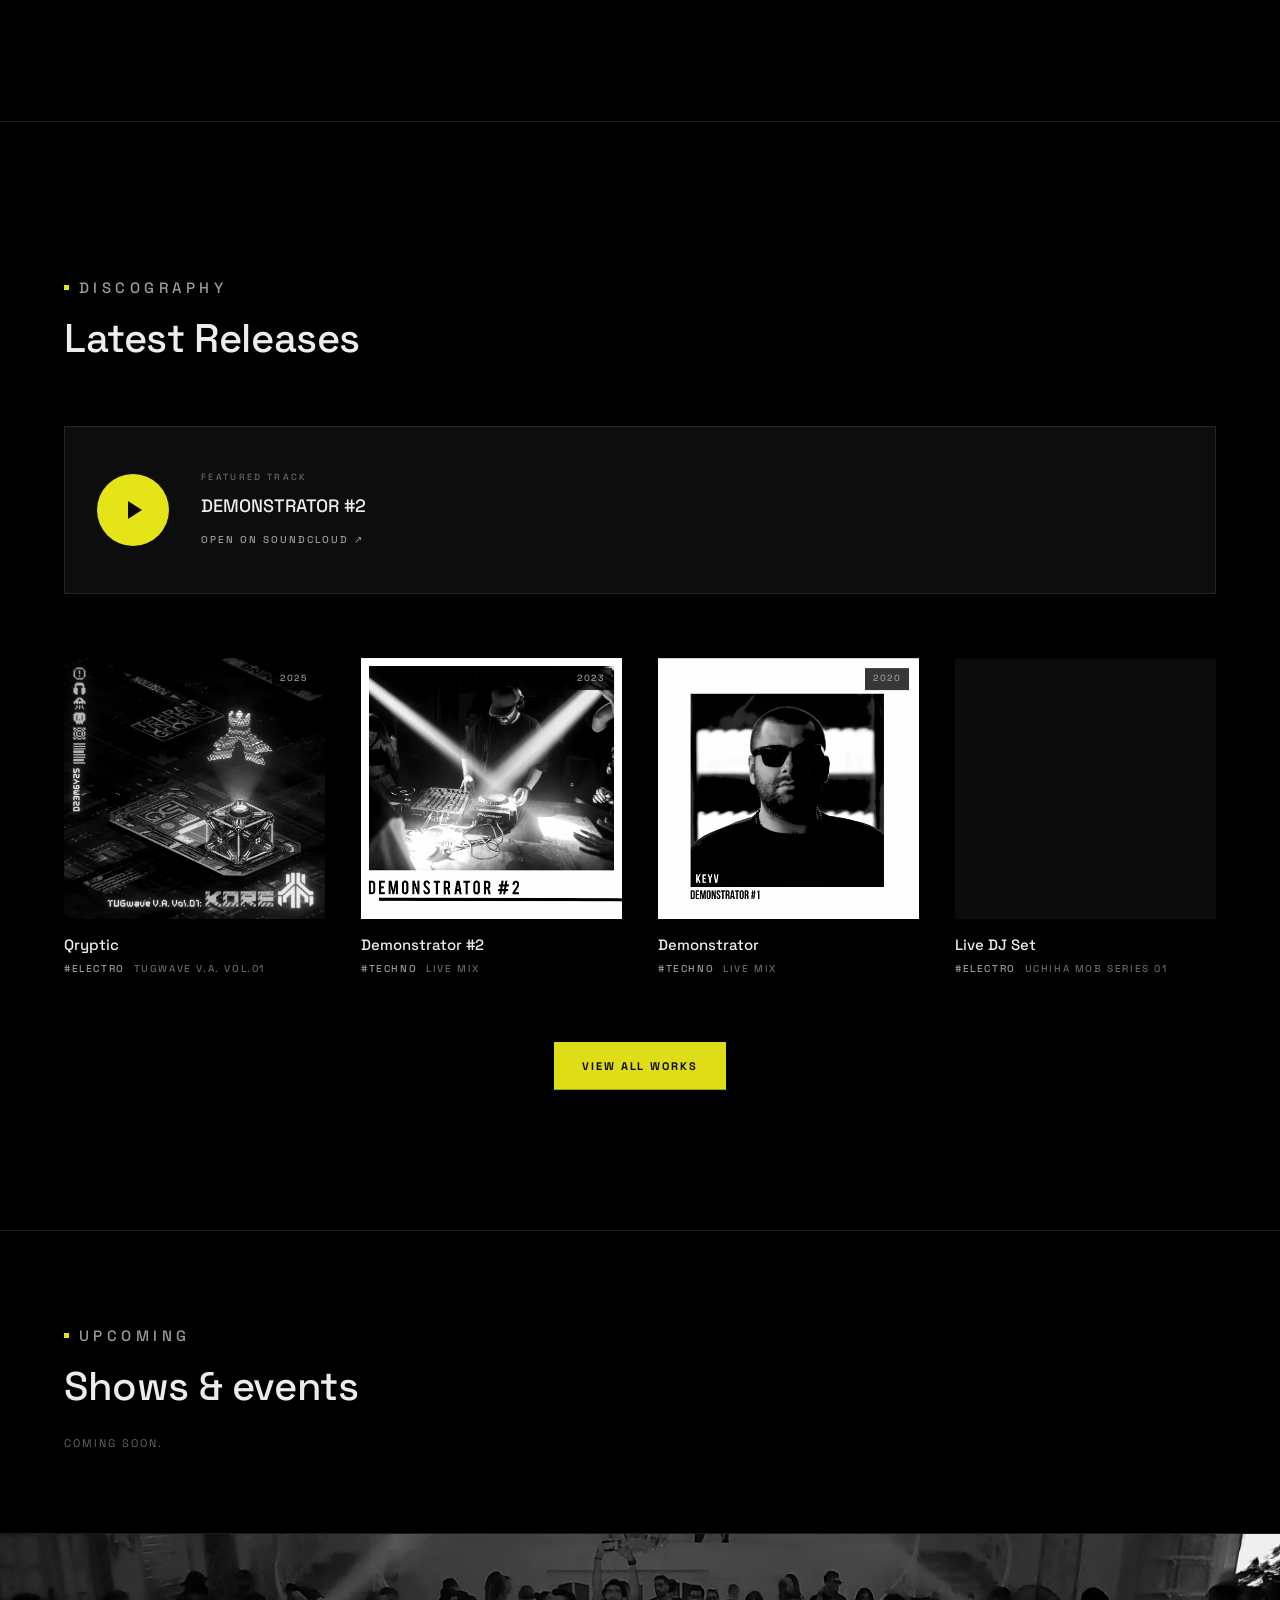
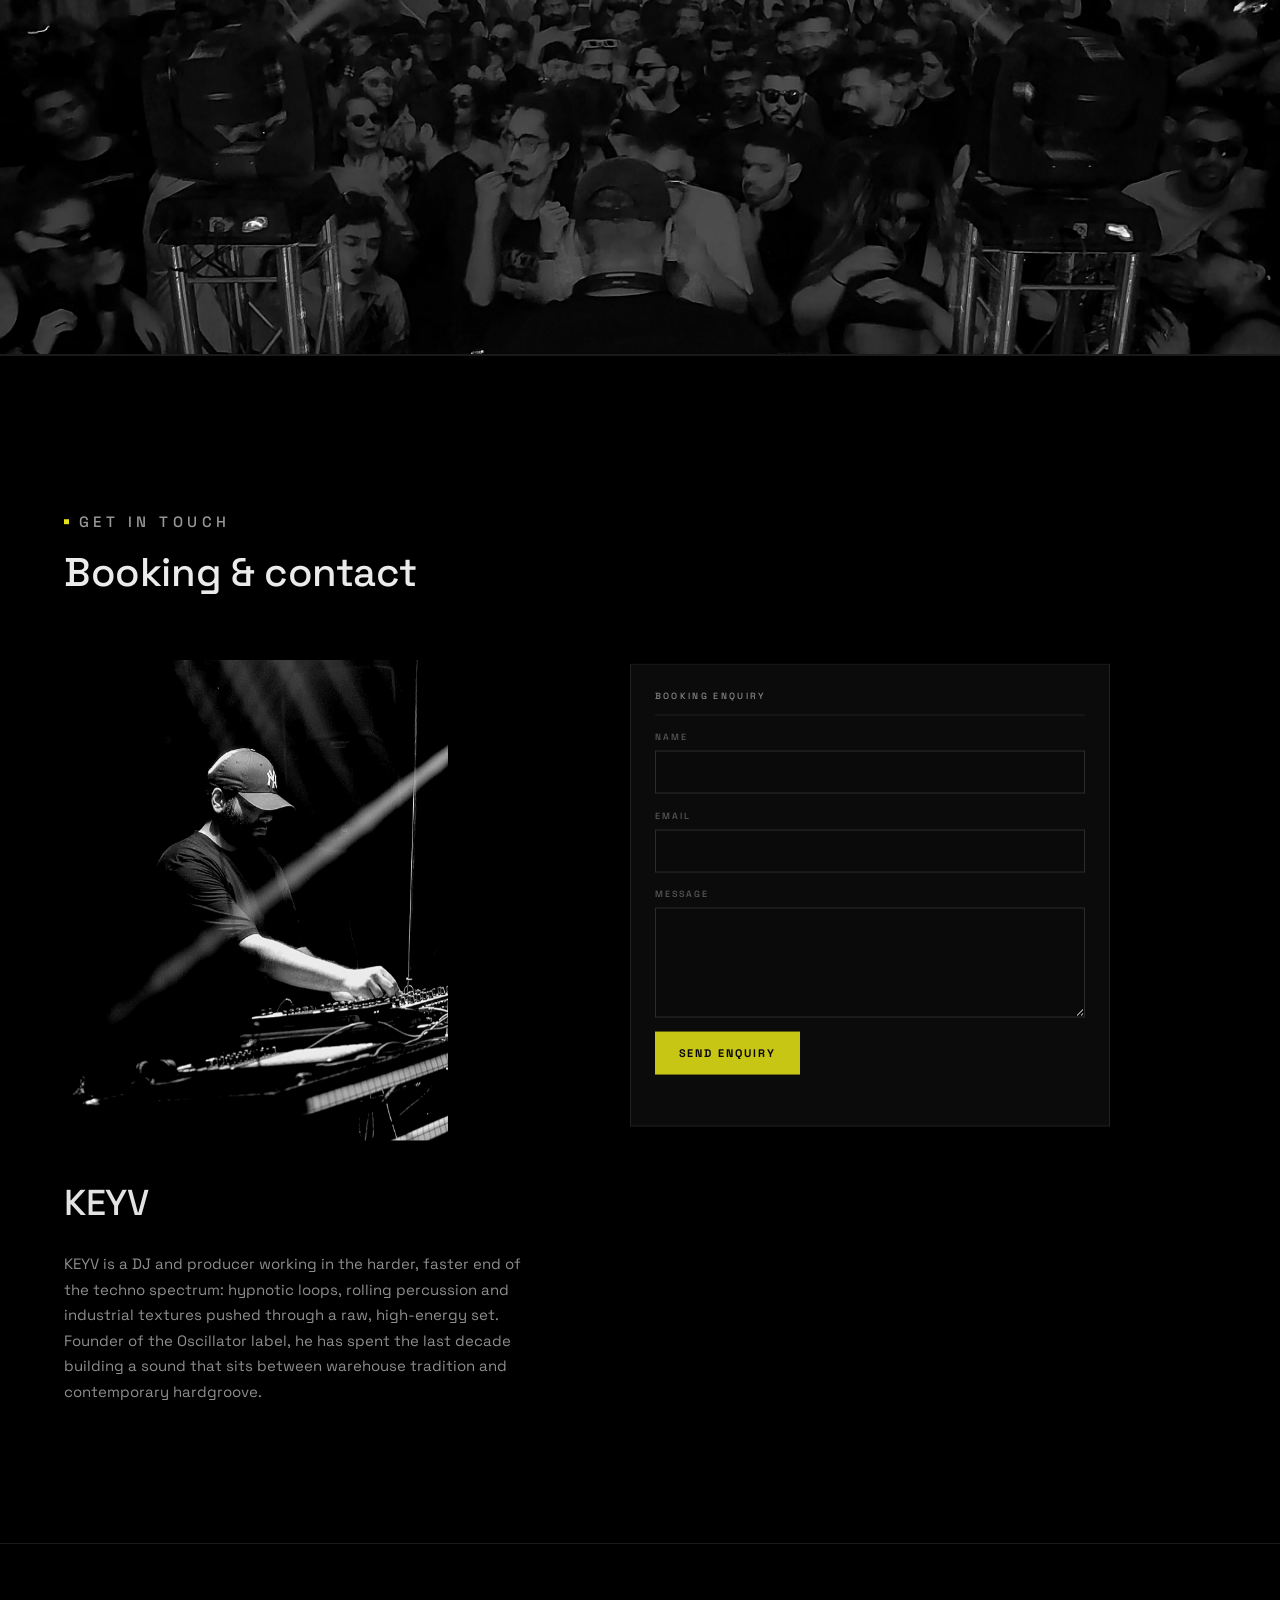
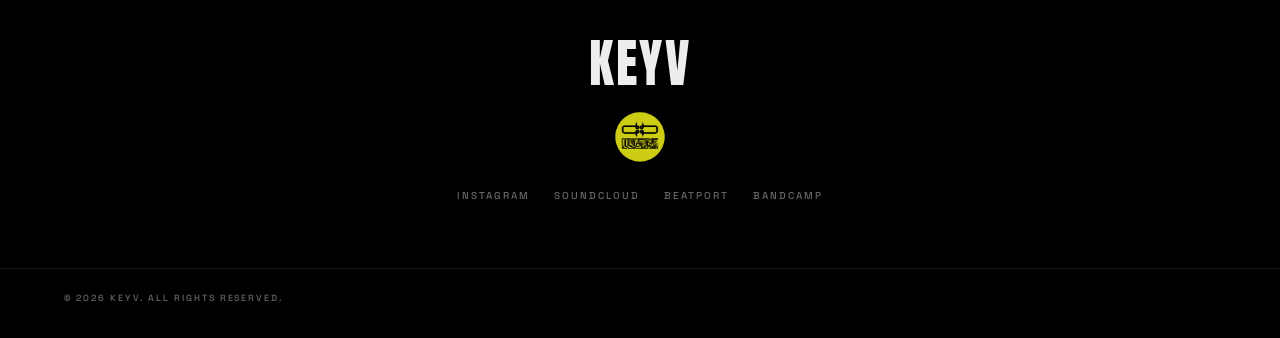
==== commit 91f6b93c: "Move the Shows heading above the photo and restore its normal layout The collapsed Shows state put t" ====
--- a/index.html
+++ b/index.html
@@ -20,7 +20,7 @@
 <link rel="preload" as="font" type="font/woff2" href="assets/fonts/anton-latin.woff2" crossorigin>
 <link rel="preload" as="font" type="font/woff2" href="assets/fonts/spacegrotesk-latin.woff2" crossorigin>
 
-<link rel="stylesheet" href="assets/css/style.css?v=7bc236b9">
+<link rel="stylesheet" href="assets/css/style.css?v=146c4006">
 </head>
 
 <body>
@@ -116,12 +116,6 @@
     </div>
   </section>
 
-  <!-- full-bleed photo break, so the long black scroll has a beat -->
-  <figure class="band">
-    <img src="img/band-crowd.webp" alt="KEYV playing to a crowd"
-         width="2880" height="1440" loading="lazy" decoding="async">
-  </figure>
-
   <!-- ══ 4 · SHOWS ══════════════════════════════════════════════════ -->
   <section id="shows" class="section shows" aria-labelledby="shows-title">
     <div class="wrap">
@@ -132,6 +126,12 @@
       <ul class="events" id="event-list"></ul>
     </div>
   </section>
+
+  <!-- full-bleed photo break, so the long black scroll has a beat -->
+  <figure class="band">
+    <img src="img/band-crowd.webp" alt="KEYV playing to a crowd"
+         width="2880" height="1440" loading="lazy" decoding="async">
+  </figure>
 
   <!-- ══ 5 · CONTACT ════════════════════════════════════════════════ -->
   <section id="booking" class="section booking" aria-labelledby="booking-title">
--- a/assets/css/style.css
+++ b/assets/css/style.css
@@ -701,23 +701,11 @@
   text-transform: uppercase;
 }
 
-/* No dates announced yet, so the section collapses to a single row
-   instead of holding a screen of empty black. It expands back to the
-   full treatment as soon as config.events has something in it. */
-.shows--empty { padding-block: clamp(1.75rem, 4vw, 2.5rem); }
-.shows--empty .section-head {
-  display: flex;
-  align-items: baseline;
-  flex-wrap: wrap;
-  gap: .5rem 1.5rem;
-  margin-bottom: 0;
-}
-.shows--empty .section-head h2 {
-  font-size: .9375rem;
-  font-weight: 500;
-  letter-spacing: 0;
-  margin-top: 0;
-}
+/* No dates announced yet. The heading keeps the same stacked treatment
+   as every other section — only the vertical padding tightens, so the
+   section does not hold a screen of empty black. */
+.shows--empty { padding-block: clamp(3rem, 7vw, 5rem); }
+.shows--empty .section-head { margin-bottom: 1.5rem; }
 .shows--empty .events { border-top: 0; }
 
 /* ---- contact ------------------------------------------------------ */
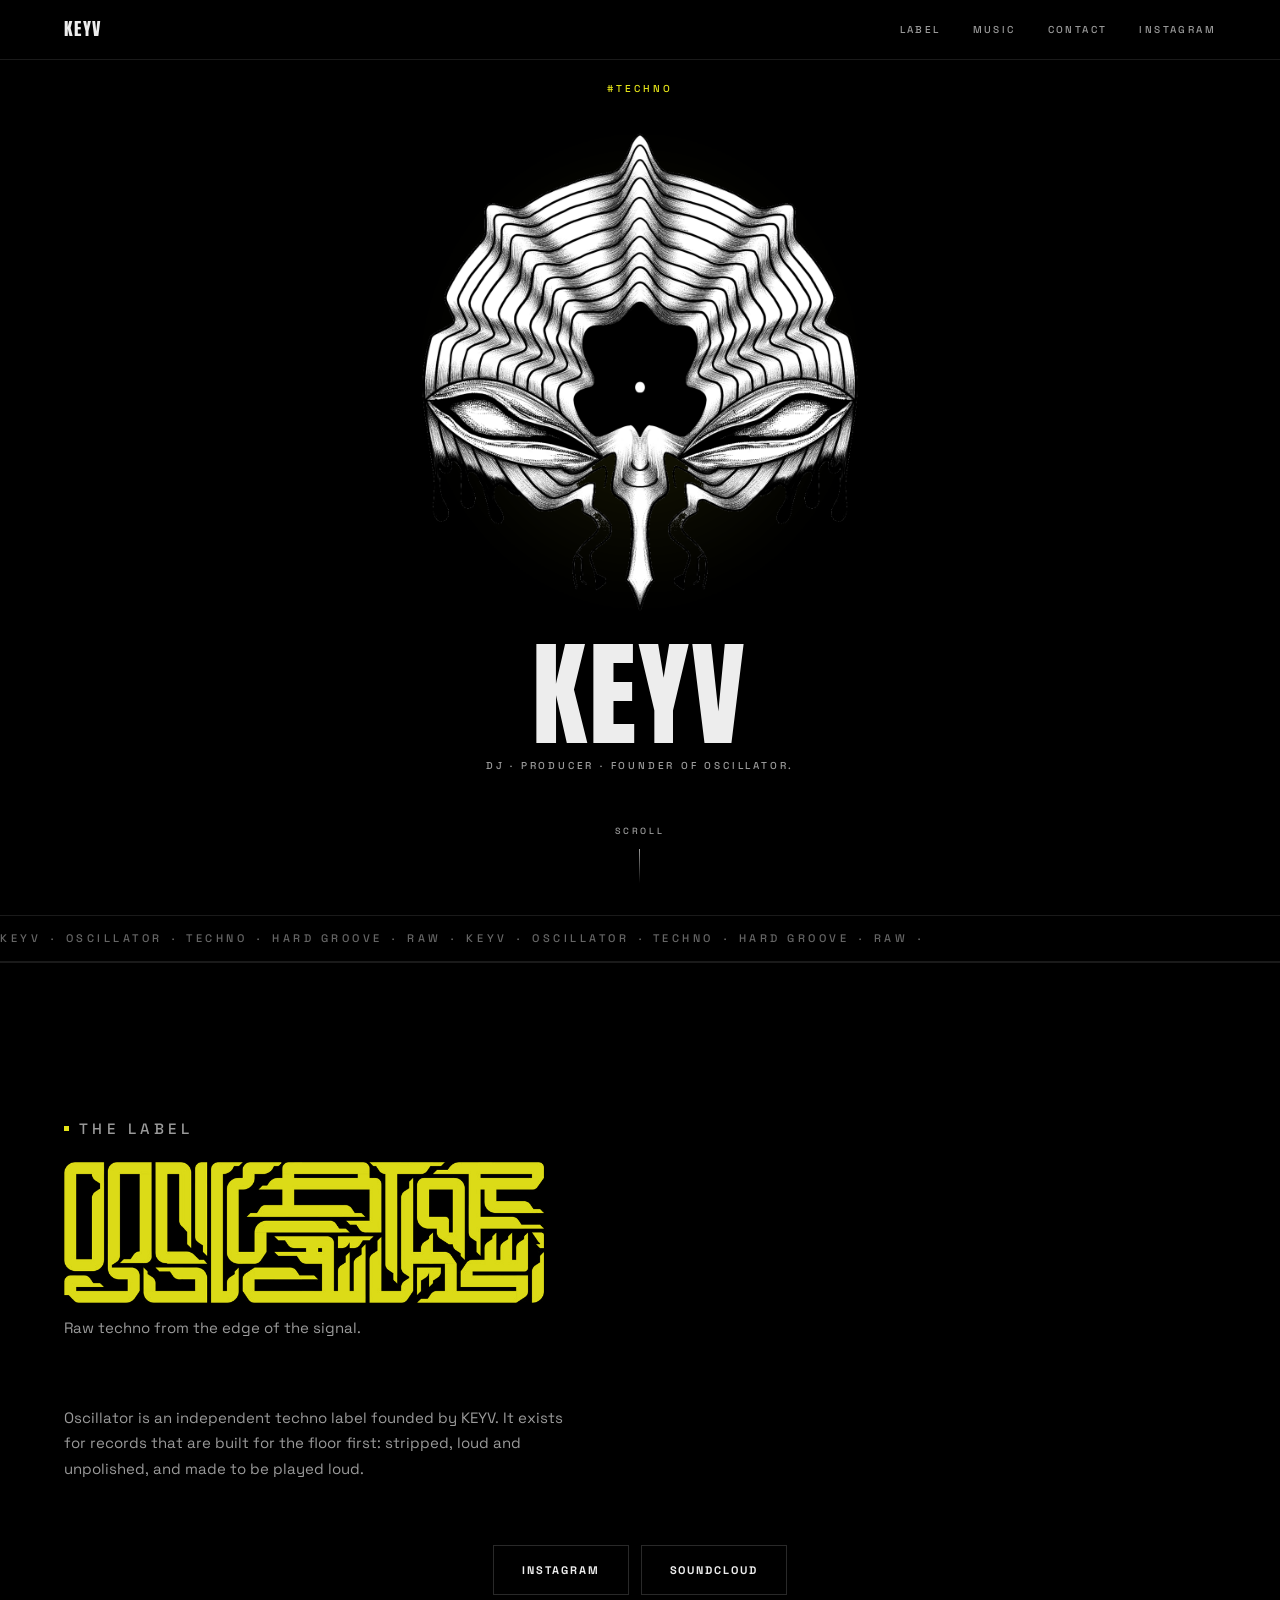
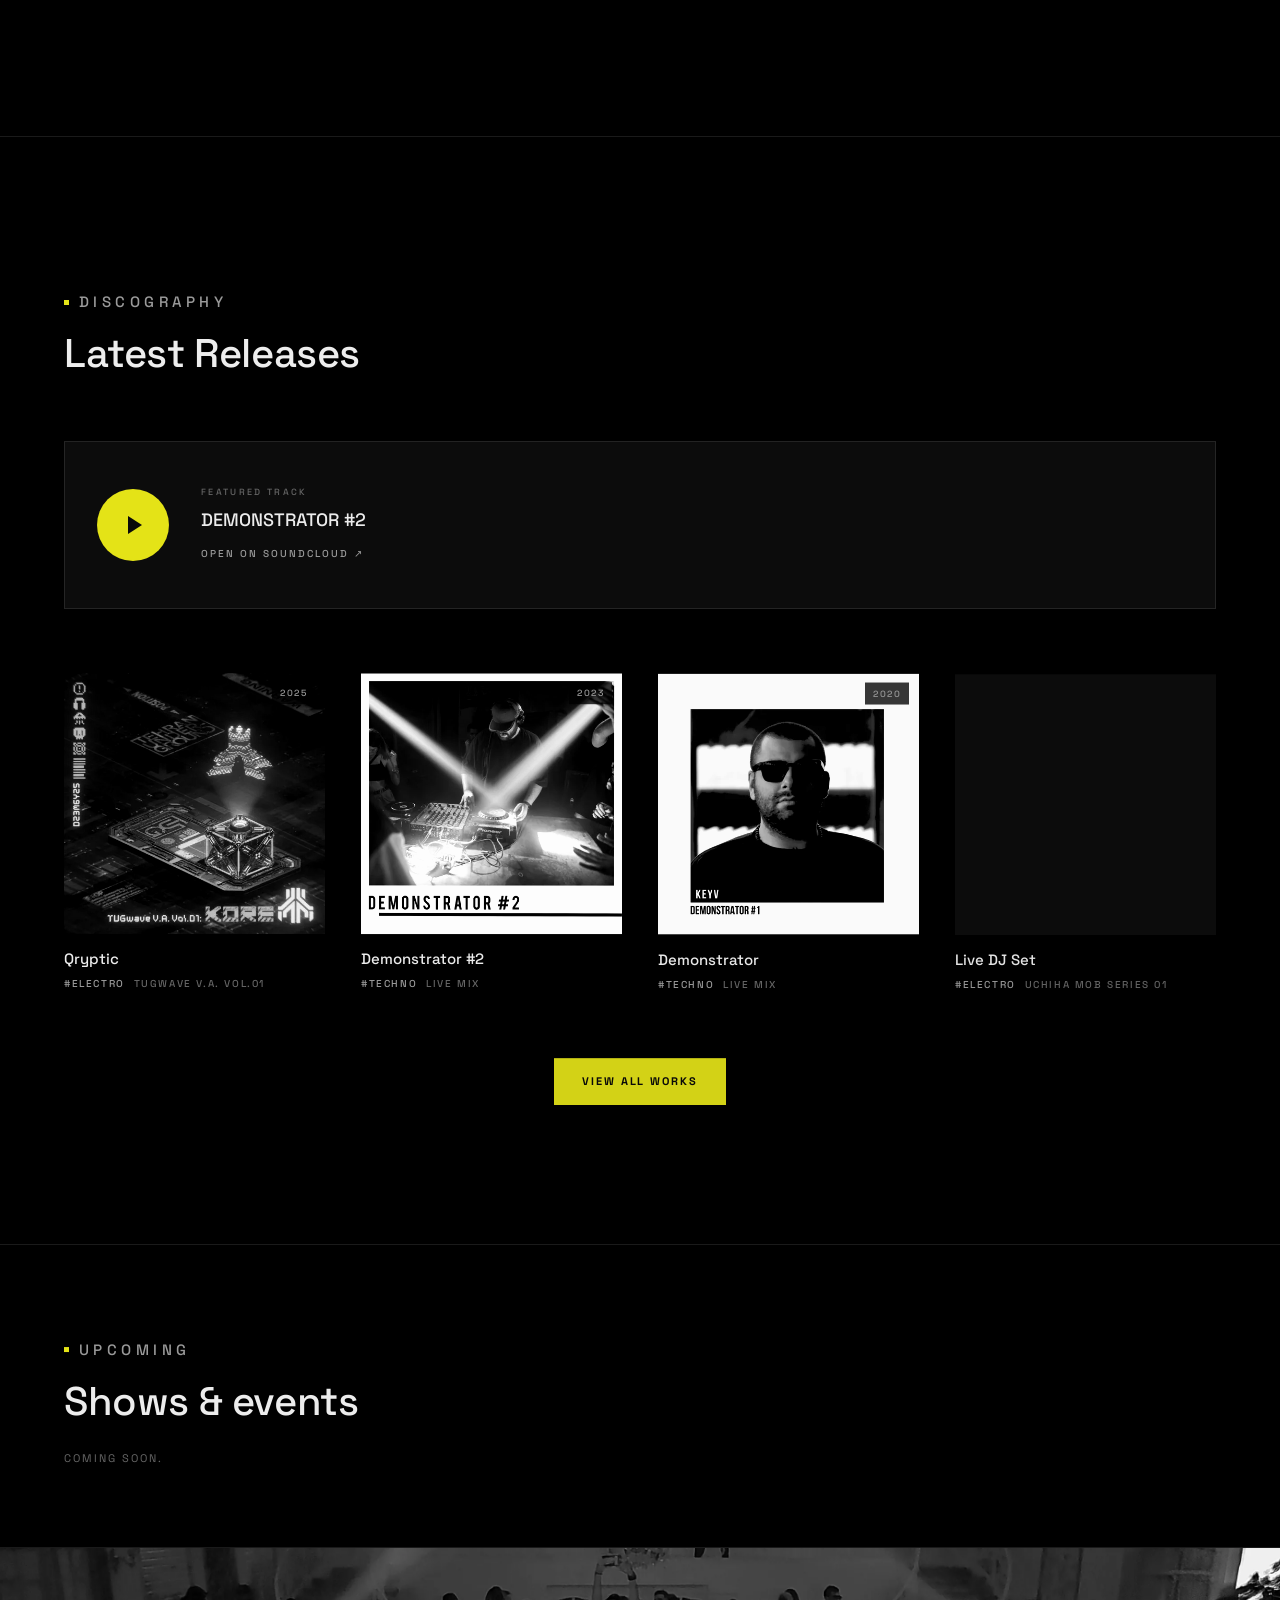
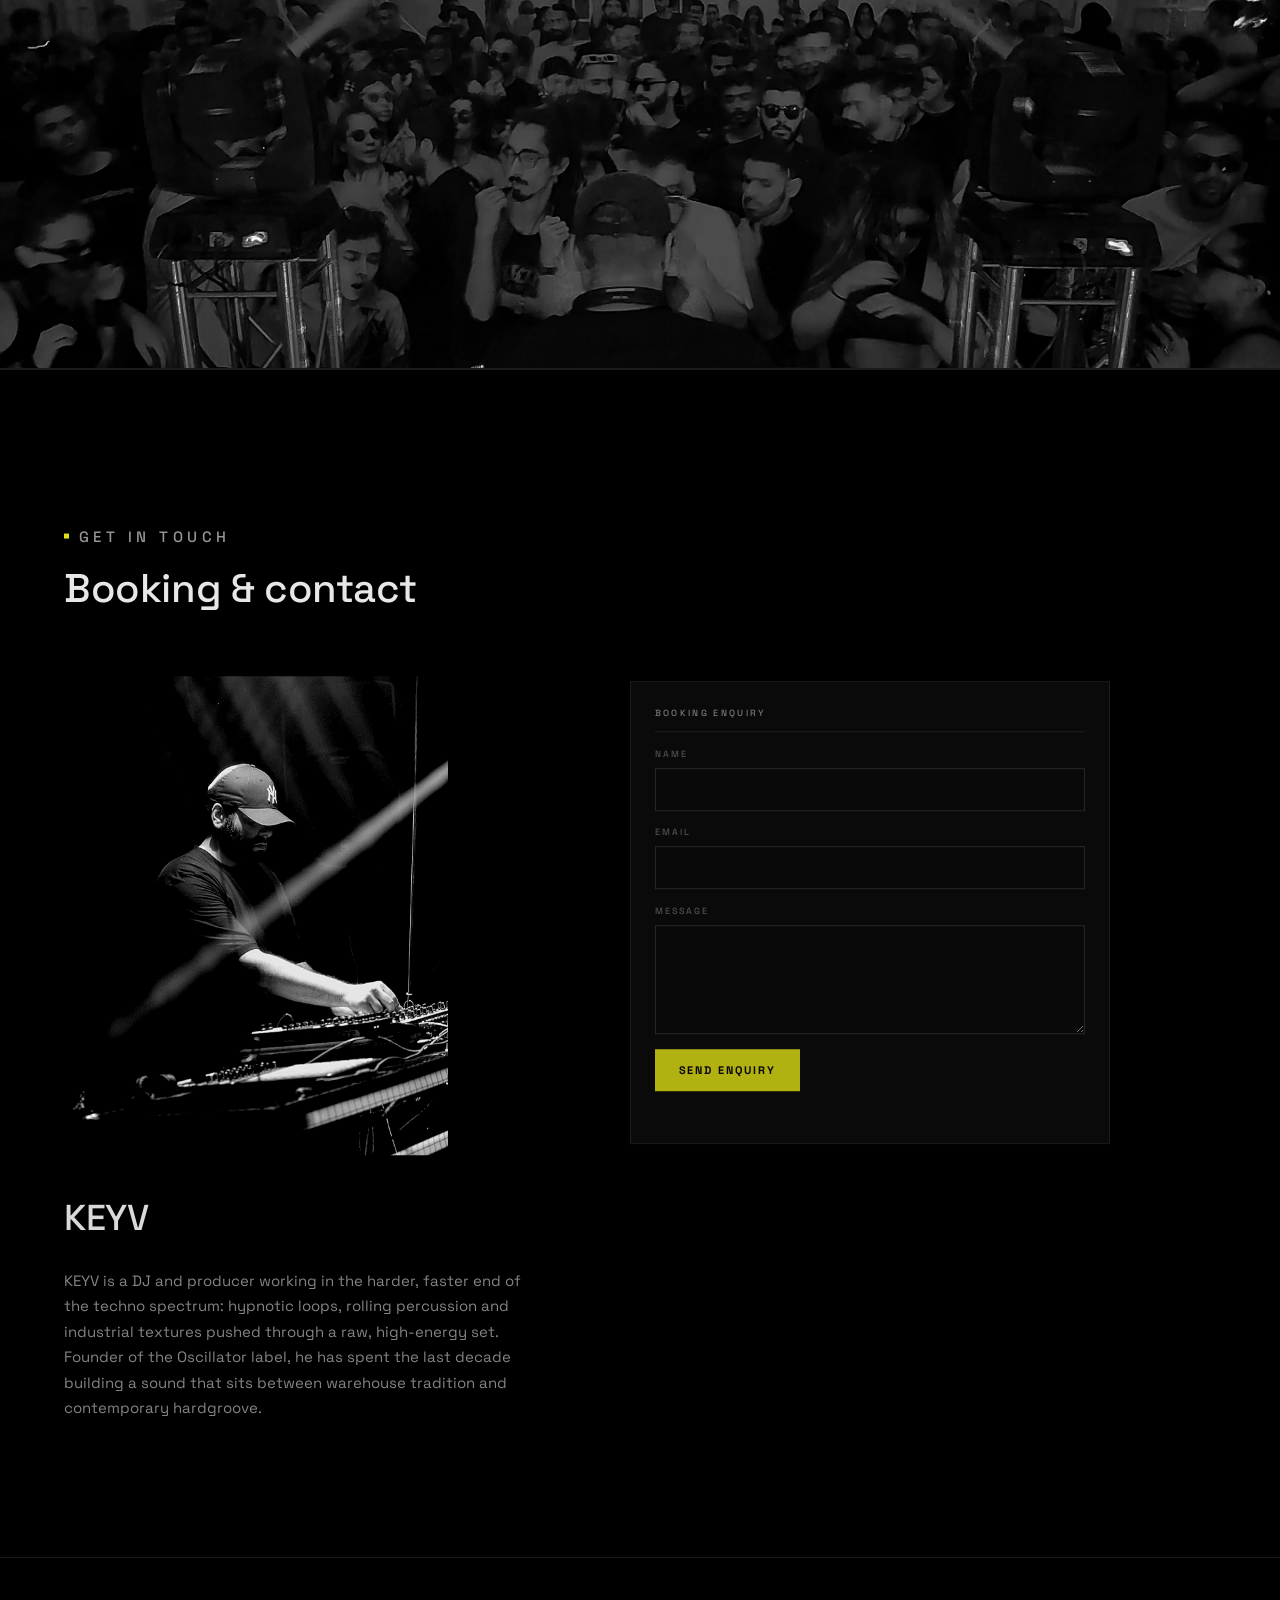
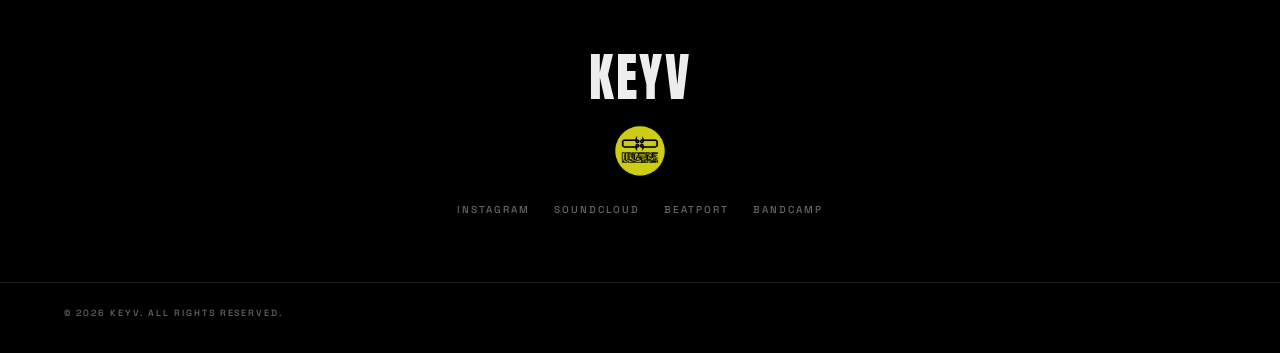
==== commit d3cc636a: "Replace the hero photo with the animated line-art The surreal moth/eye artwork becomes the hero. It " ====
--- a/index.html
+++ b/index.html
@@ -20,7 +20,7 @@
 <link rel="preload" as="font" type="font/woff2" href="assets/fonts/anton-latin.woff2" crossorigin>
 <link rel="preload" as="font" type="font/woff2" href="assets/fonts/spacegrotesk-latin.woff2" crossorigin>
 
-<link rel="stylesheet" href="assets/css/style.css?v=146c4006">
+<link rel="stylesheet" href="assets/css/style.css?v=5e0ce625">
 </head>
 
 <body>
@@ -43,24 +43,21 @@
 <main>
 
   <!-- ══ 1 · HERO ═══════════════════════════════════════════════════
-       The source photo is 1080px. Both crops ship at native resolution
-       and the CSS caps how wide each may render, so the browser only
-       ever scales them DOWN — that is what keeps the hero sharp.
-         phone : square, full width   (1080 -> 1170 device px, 1.08x)
-         desk  : 4:5 block, max 460px (864 -> 920 device px, 0.94x)  -->
+       White line-art on transparent, floating over pure black with a
+       faint accent glow. It breathes and drifts; a nested wrapper floats
+       while the image itself breathes, so the two motions never fight.
+       Frozen under prefers-reduced-motion. -->
   <section id="hero" class="hero" aria-label="Intro">
-    <figure class="hero__photo">
-      <picture>
-        <source media="(min-width: 900px)" srcset="img/hero-desk.webp" width="864" height="1080">
-        <img class="hero__img" id="hero-img" src="img/hero-phone.webp" alt="KEYV behind the decks"
-             width="1080" height="1080" fetchpriority="high" decoding="async">
-      </picture>
+    <p class="hero__tag">
+      <em data-config="artist.genreTag">#techno</em>
+    </p>
+
+    <figure class="hero__art">
+      <img class="hero__art-img" src="img/hero-art.webp" alt=""
+           width="1092" height="1192" fetchpriority="high" decoding="async">
     </figure>
 
     <div class="hero__content">
-      <p class="hero__tag">
-        <em data-config="artist.genreTag">#techno</em>
-      </p>
       <h1 class="hero__mark" data-config="artist.wordmark">KEYV</h1>
       <p class="hero__sub" data-config="artist.bioShort">DJ · Producer · Founder of Oscillator.</p>
     </div>
--- a/assets/css/style.css
+++ b/assets/css/style.css
@@ -274,27 +274,11 @@
   display: flex;
   flex-direction: column;
   justify-content: center;
-  gap: clamp(1.75rem, 5vh, 3rem);
-  padding-top: 4rem;                 /* clears the fixed nav */
-}
-
-.hero__photo {
-  width: 100%;
-  max-width: 640px;                  /* 1080 native / ~1.7 = never upscaled */
-  margin-inline: auto;
-}
-.hero__img {
-  width: 100%;
-  height: auto;
-  display: block;
-}
-
-.hero__content {
-  width: 100%;
-  max-width: var(--wrap);
-  margin-inline: auto;
-  padding-inline: var(--gutter);
+  align-items: center;
+  gap: clamp(1rem, 2.5vh, 1.75rem);
+  padding: 5rem var(--gutter) 2rem;   /* clears the fixed nav */
   text-align: center;
+  overflow: hidden;                   /* the glow never widens the page */
 }
 
 .hero__tag {
@@ -305,14 +289,54 @@
   font-weight: 500;
   letter-spacing: .3em;
   text-transform: uppercase;
-  margin-bottom: .9rem;
 }
 .hero__tag em { font-style: normal; color: var(--accent); }
+
+/* the animated artwork — this element floats, the image inside breathes,
+   and a faint accent glow sits behind it */
+.hero__art {
+  position: relative;
+  display: flex;
+  justify-content: center;
+  margin: 0;
+  animation: hero-float 9s var(--ease) infinite;
+}
+.hero__art::before {
+  content: "";
+  position: absolute;
+  inset: -14%;
+  z-index: -1;
+  background: radial-gradient(closest-side, rgba(229, 228, 24, .12), transparent 72%);
+  filter: blur(18px);
+  animation: hero-glow 6.5s ease-in-out infinite;
+}
+.hero__art-img {
+  height: min(48svh, 440px);
+  width: auto;
+  max-width: 82vw;
+  animation: hero-breathe 7s ease-in-out infinite;
+  transform-origin: center 46%;       /* pivot on the central eye */
+}
+
+@keyframes hero-float {
+  0%, 100% { transform: translateY(0); }
+  50%      { transform: translateY(-14px); }
+}
+@keyframes hero-breathe {
+  0%, 100% { transform: scale(1) rotate(0deg); }
+  50%      { transform: scale(1.035) rotate(.6deg); }
+}
+@keyframes hero-glow {
+  0%, 100% { opacity: .55; transform: scale(1); }
+  50%      { opacity: 1;   transform: scale(1.08); }
+}
+
+.hero__content { width: 100%; }
 
 .hero__mark {
   font-family: var(--font-display);
   font-weight: 400;
-  font-size: clamp(4.5rem, 21vw, 9rem);
+  font-size: clamp(3.5rem, 14vw, 8rem);
   line-height: .84;
   letter-spacing: .02em;
   text-transform: uppercase;
@@ -325,31 +349,17 @@
   font-weight: 500;
   letter-spacing: .28em;
   text-transform: uppercase;
-  margin-top: 1rem;
-}
-
-/* desktop: side by side, photo capped at 460px so it stays under native */
+  margin-top: .9rem;
+}
+
 @media (min-width: 900px) {
-  .hero {
-    display: grid;
-    grid-template-columns: minmax(0, 1fr) auto;
-    align-items: center;
-    gap: clamp(3rem, 6vw, 6rem);
-    max-width: var(--wrap);
-    margin-inline: auto;
-    padding: 4rem var(--gutter) 0;
-  }
-  /* type reads first, photo sits to its right */
-  .hero__content { grid-column: 1; grid-row: 1; }
-  .hero__photo { grid-column: 2; grid-row: 1; width: 460px; max-width: 100%; margin: 0; }
-  .hero__cue { grid-column: 1 / -1; grid-row: 2; margin-top: clamp(2rem, 5vh, 4rem); }
-  .hero__content {
-    padding-inline: 0;
-    text-align: left;
-    max-width: none;
-  }
-  .hero__tag { justify-content: flex-start; }
-  .hero__mark { font-size: clamp(6rem, 12vw, 11rem); }
+  .hero__art-img { height: min(56svh, 540px); }
+  .hero__mark { font-size: clamp(5rem, 9vw, 8.5rem); }
+}
+
+/* the artwork holds still for anyone who asks for less motion */
+@media (prefers-reduced-motion: reduce) {
+  .hero__art, .hero__art-img, .hero__art::before { animation: none; }
 }
 
 /* ---- ticker: the one moving element ------------------------------- */
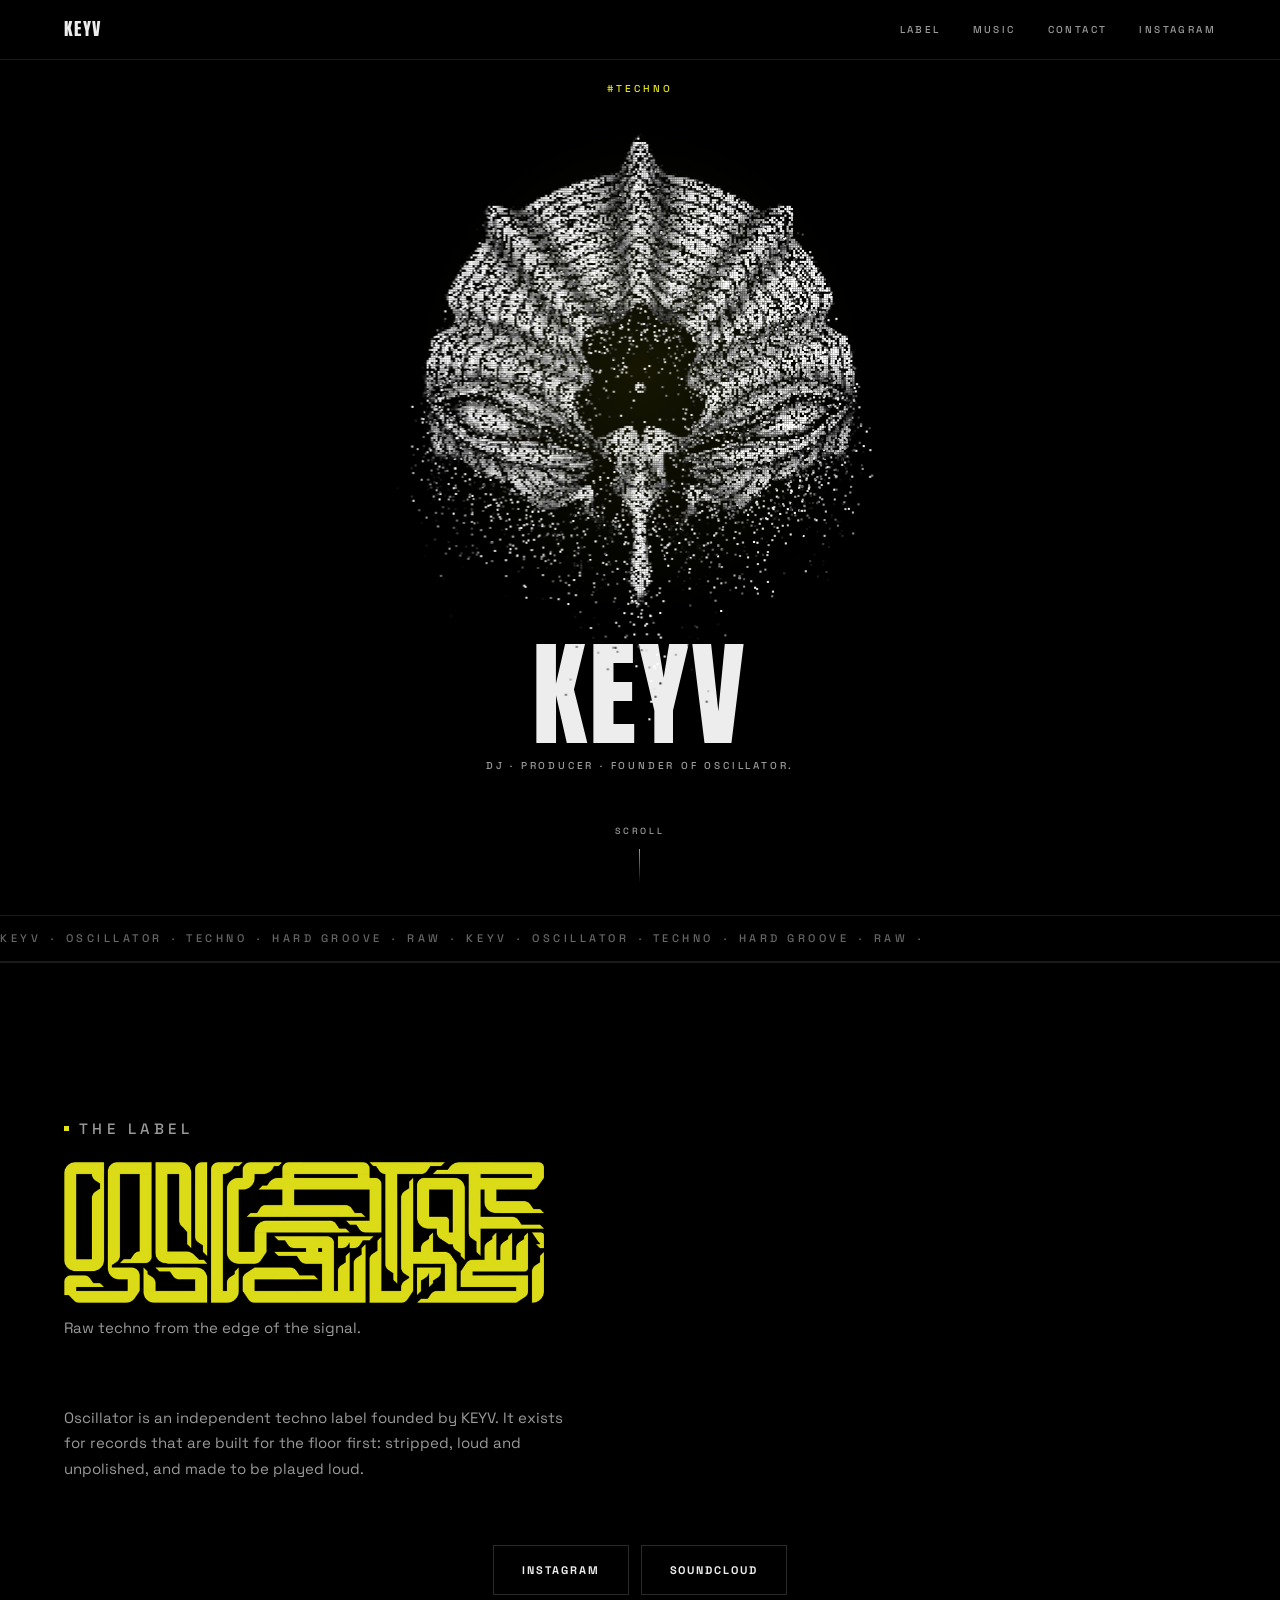
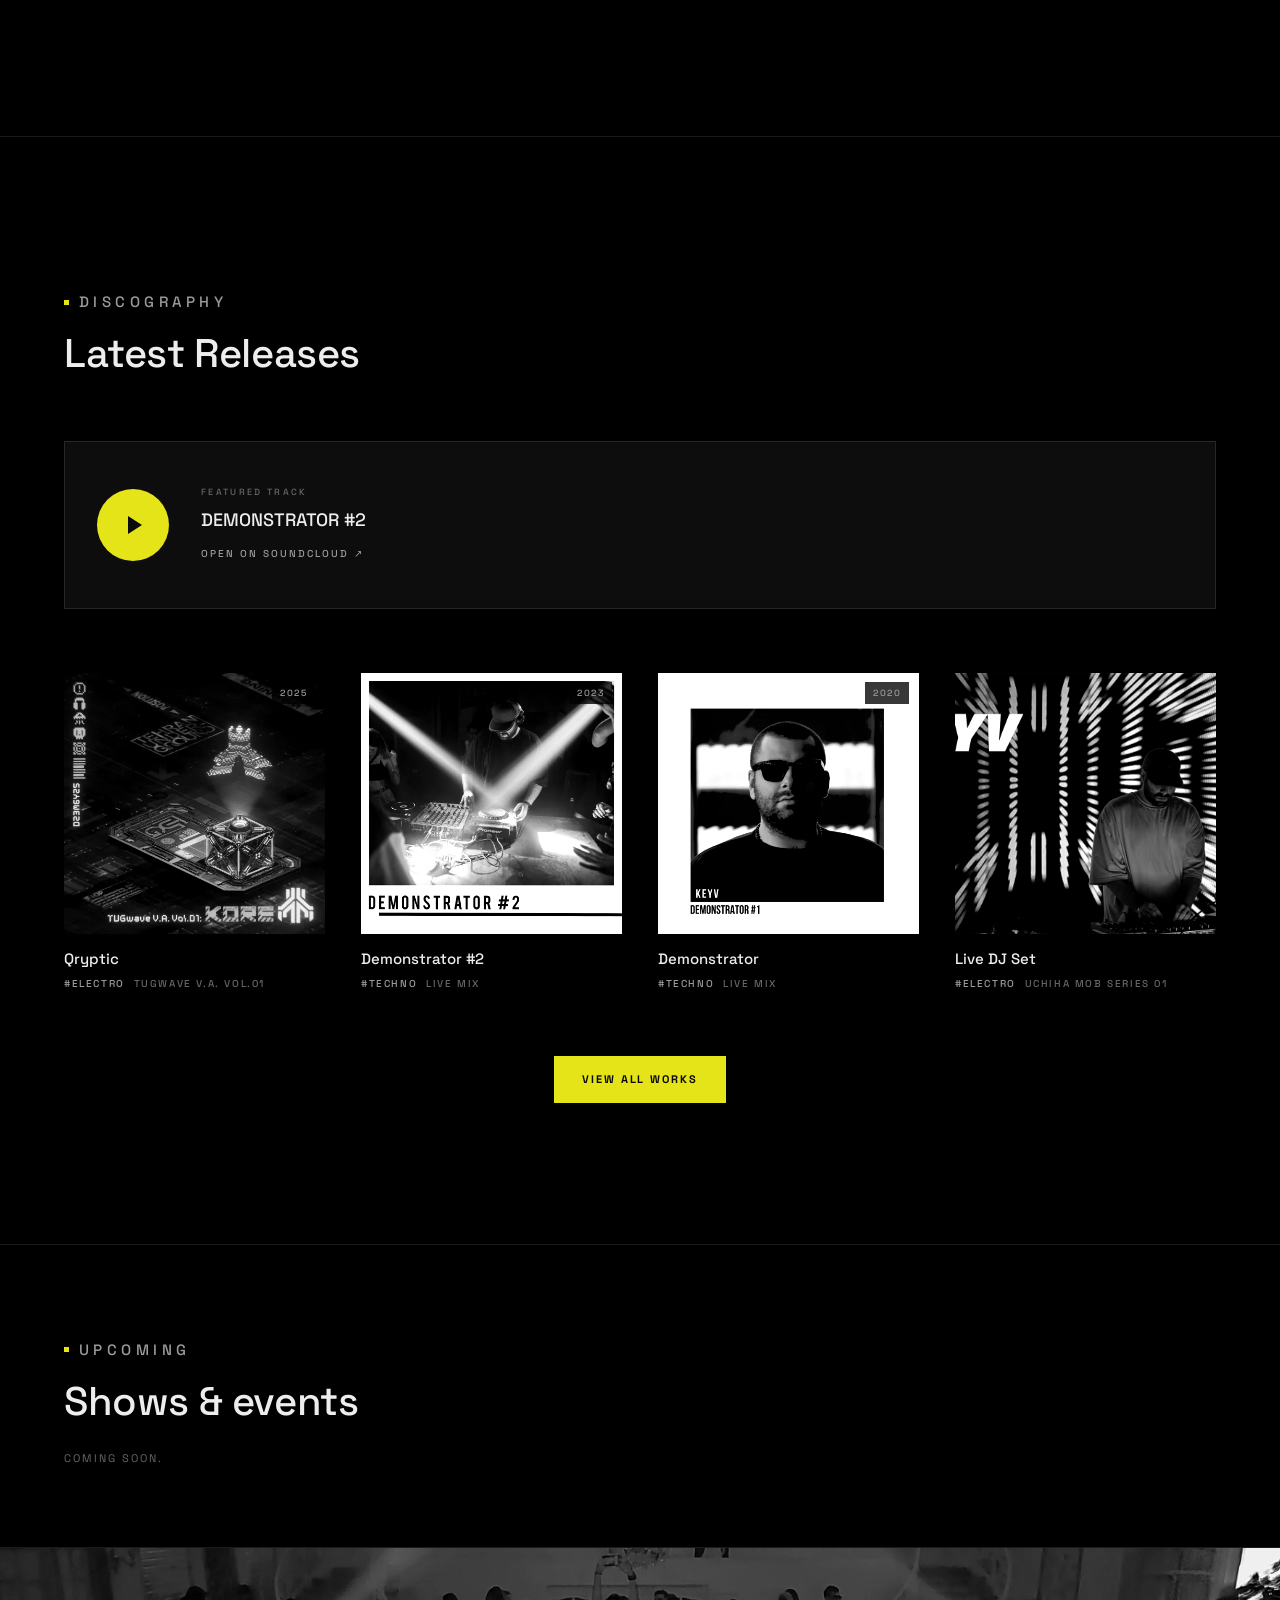
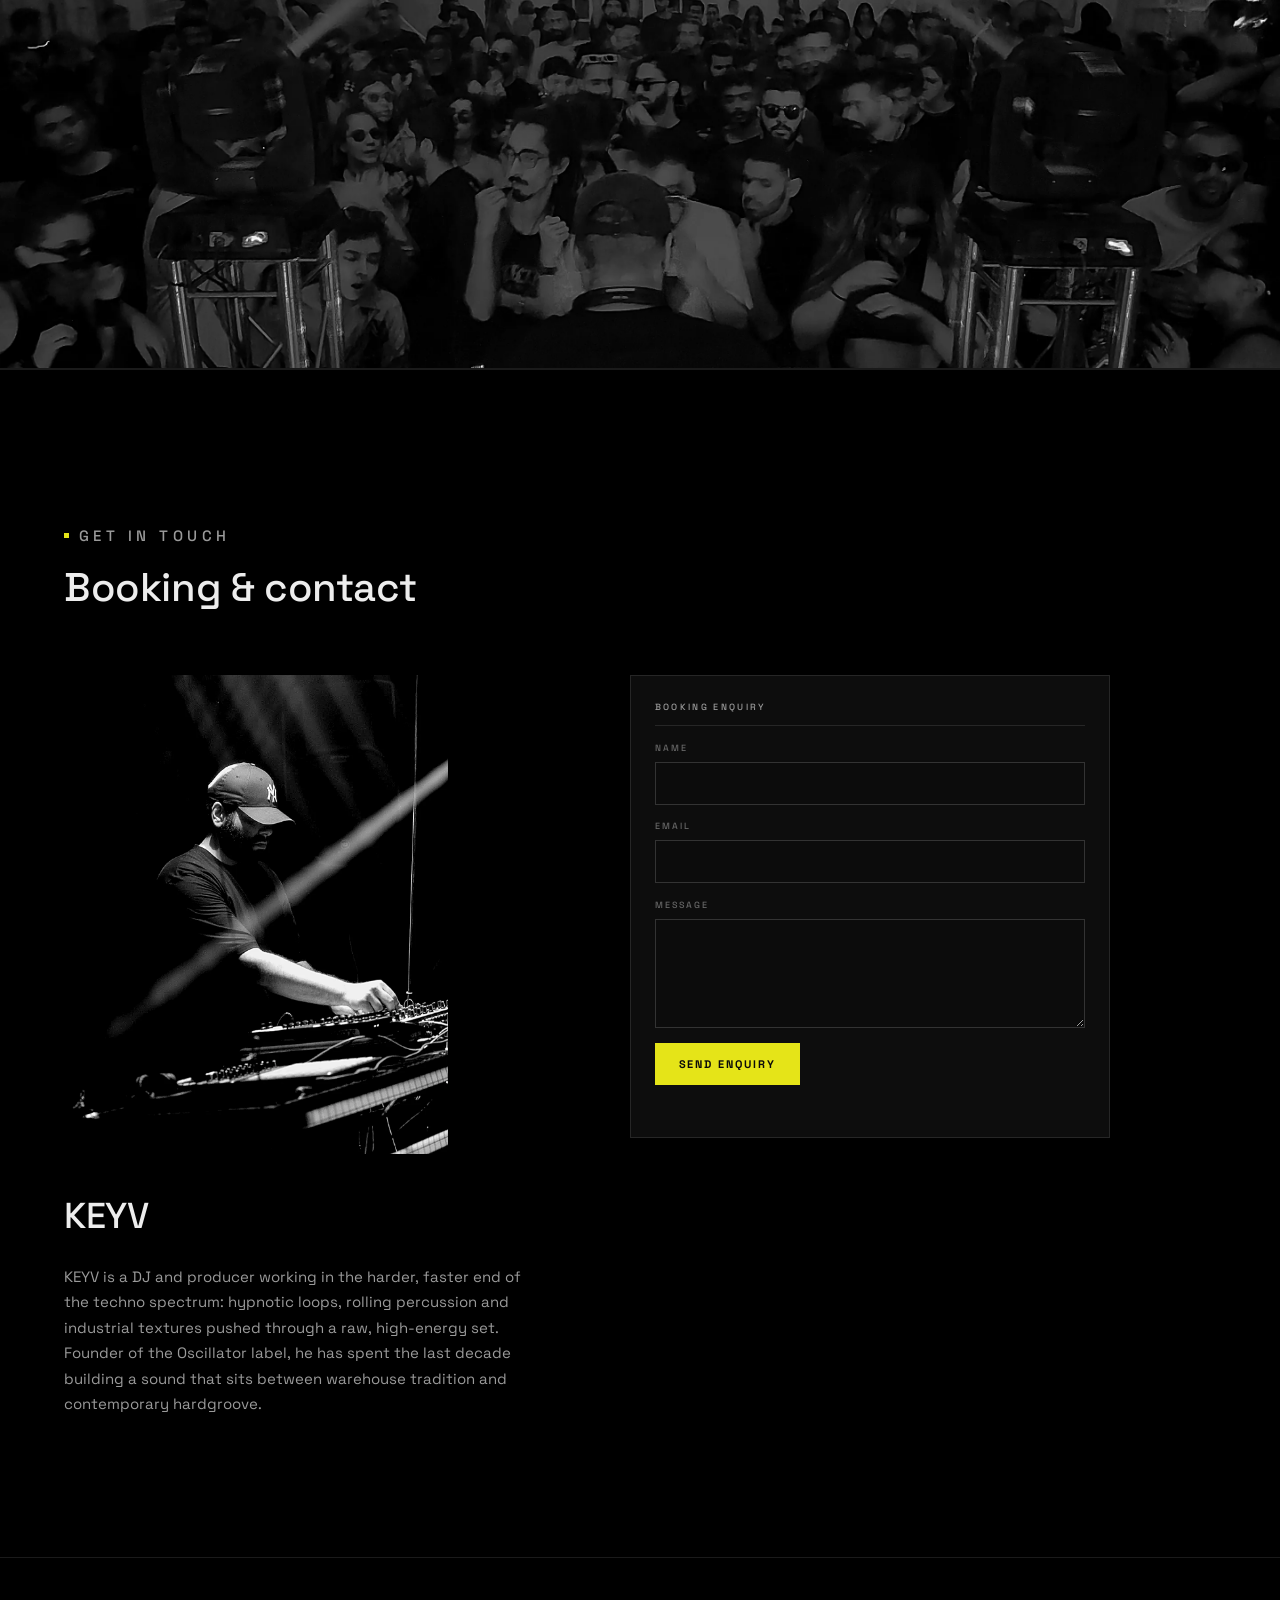
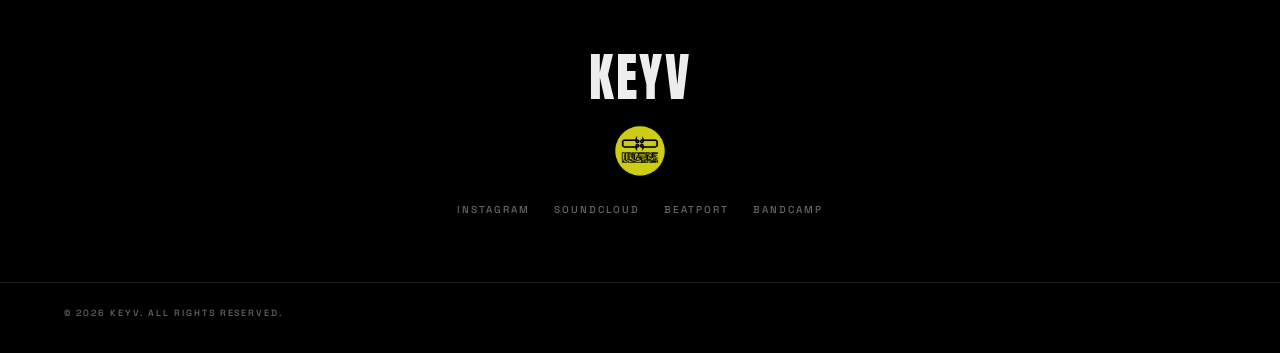
==== commit e7c72078: "Add scroll-driven particle dissolve to hero artwork The hero line-art now breaks into thousands of f" ====
--- a/index.html
+++ b/index.html
@@ -20,7 +20,7 @@
 <link rel="preload" as="font" type="font/woff2" href="assets/fonts/anton-latin.woff2" crossorigin>
 <link rel="preload" as="font" type="font/woff2" href="assets/fonts/spacegrotesk-latin.woff2" crossorigin>
 
-<link rel="stylesheet" href="assets/css/style.css?v=5e0ce625">
+<link rel="stylesheet" href="assets/css/style.css?v=e51e27b6">
 </head>
 
 <body>
@@ -43,10 +43,10 @@
 <main>
 
   <!-- ══ 1 · HERO ═══════════════════════════════════════════════════
-       White line-art on transparent, floating over pure black with a
-       faint accent glow. It breathes and drifts; a nested wrapper floats
-       while the image itself breathes, so the two motions never fight.
-       Frozen under prefers-reduced-motion. -->
+       White line-art on transparent over pure black. hero-dissolve.js
+       samples it into thousands of particles that break into droplets and
+       fall away as you scroll down, and reassemble as you scroll back.
+       Static image (no canvas) under prefers-reduced-motion. -->
   <section id="hero" class="hero" aria-label="Intro">
     <p class="hero__tag">
       <em data-config="artist.genreTag">#techno</em>
@@ -190,5 +190,6 @@
 
 <script src="assets/js/config.js?v=90158837"></script>
 <script defer src="assets/js/main.js?v=5ed4b698"></script>
+<script defer src="assets/js/hero-dissolve.js?v=0f324281"></script>
 </body>
 </html>
--- a/assets/css/style.css
+++ b/assets/css/style.css
@@ -292,44 +292,30 @@
 }
 .hero__tag em { font-style: normal; color: var(--accent); }
 
-/* the animated artwork — this element floats, the image inside breathes,
-   and a faint accent glow sits behind it */
+/* the artwork holds still; scroll dissolves it into particles (hero-dissolve.js).
+   A faint static accent glow sits behind it for depth. */
 .hero__art {
   position: relative;
   display: flex;
   justify-content: center;
   margin: 0;
-  animation: hero-float 9s var(--ease) infinite;
 }
 .hero__art::before {
   content: "";
   position: absolute;
   inset: -14%;
   z-index: -1;
-  background: radial-gradient(closest-side, rgba(229, 228, 24, .12), transparent 72%);
+  background: radial-gradient(closest-side, rgba(229, 228, 24, .10), transparent 72%);
   filter: blur(18px);
-  animation: hero-glow 6.5s ease-in-out infinite;
 }
 .hero__art-img {
+  display: block;
   height: min(48svh, 440px);
   width: auto;
   max-width: 82vw;
-  animation: hero-breathe 7s ease-in-out infinite;
-  transform-origin: center 46%;       /* pivot on the central eye */
-}
-
-@keyframes hero-float {
-  0%, 100% { transform: translateY(0); }
-  50%      { transform: translateY(-14px); }
-}
-@keyframes hero-breathe {
-  0%, 100% { transform: scale(1) rotate(0deg); }
-  50%      { transform: scale(1.035) rotate(.6deg); }
-}
-@keyframes hero-glow {
-  0%, 100% { opacity: .55; transform: scale(1); }
-  50%      { opacity: 1;   transform: scale(1.08); }
-}
+}
+/* the particle canvas is positioned and sized entirely by JS */
+.hero__art canvas { display: block; pointer-events: none; }
 
 .hero__content { width: 100%; }
 
@@ -355,11 +341,6 @@
 @media (min-width: 900px) {
   .hero__art-img { height: min(56svh, 540px); }
   .hero__mark { font-size: clamp(5rem, 9vw, 8.5rem); }
-}
-
-/* the artwork holds still for anyone who asks for less motion */
-@media (prefers-reduced-motion: reduce) {
-  .hero__art, .hero__art-img, .hero__art::before { animation: none; }
 }
 
 /* ---- ticker: the one moving element ------------------------------- */
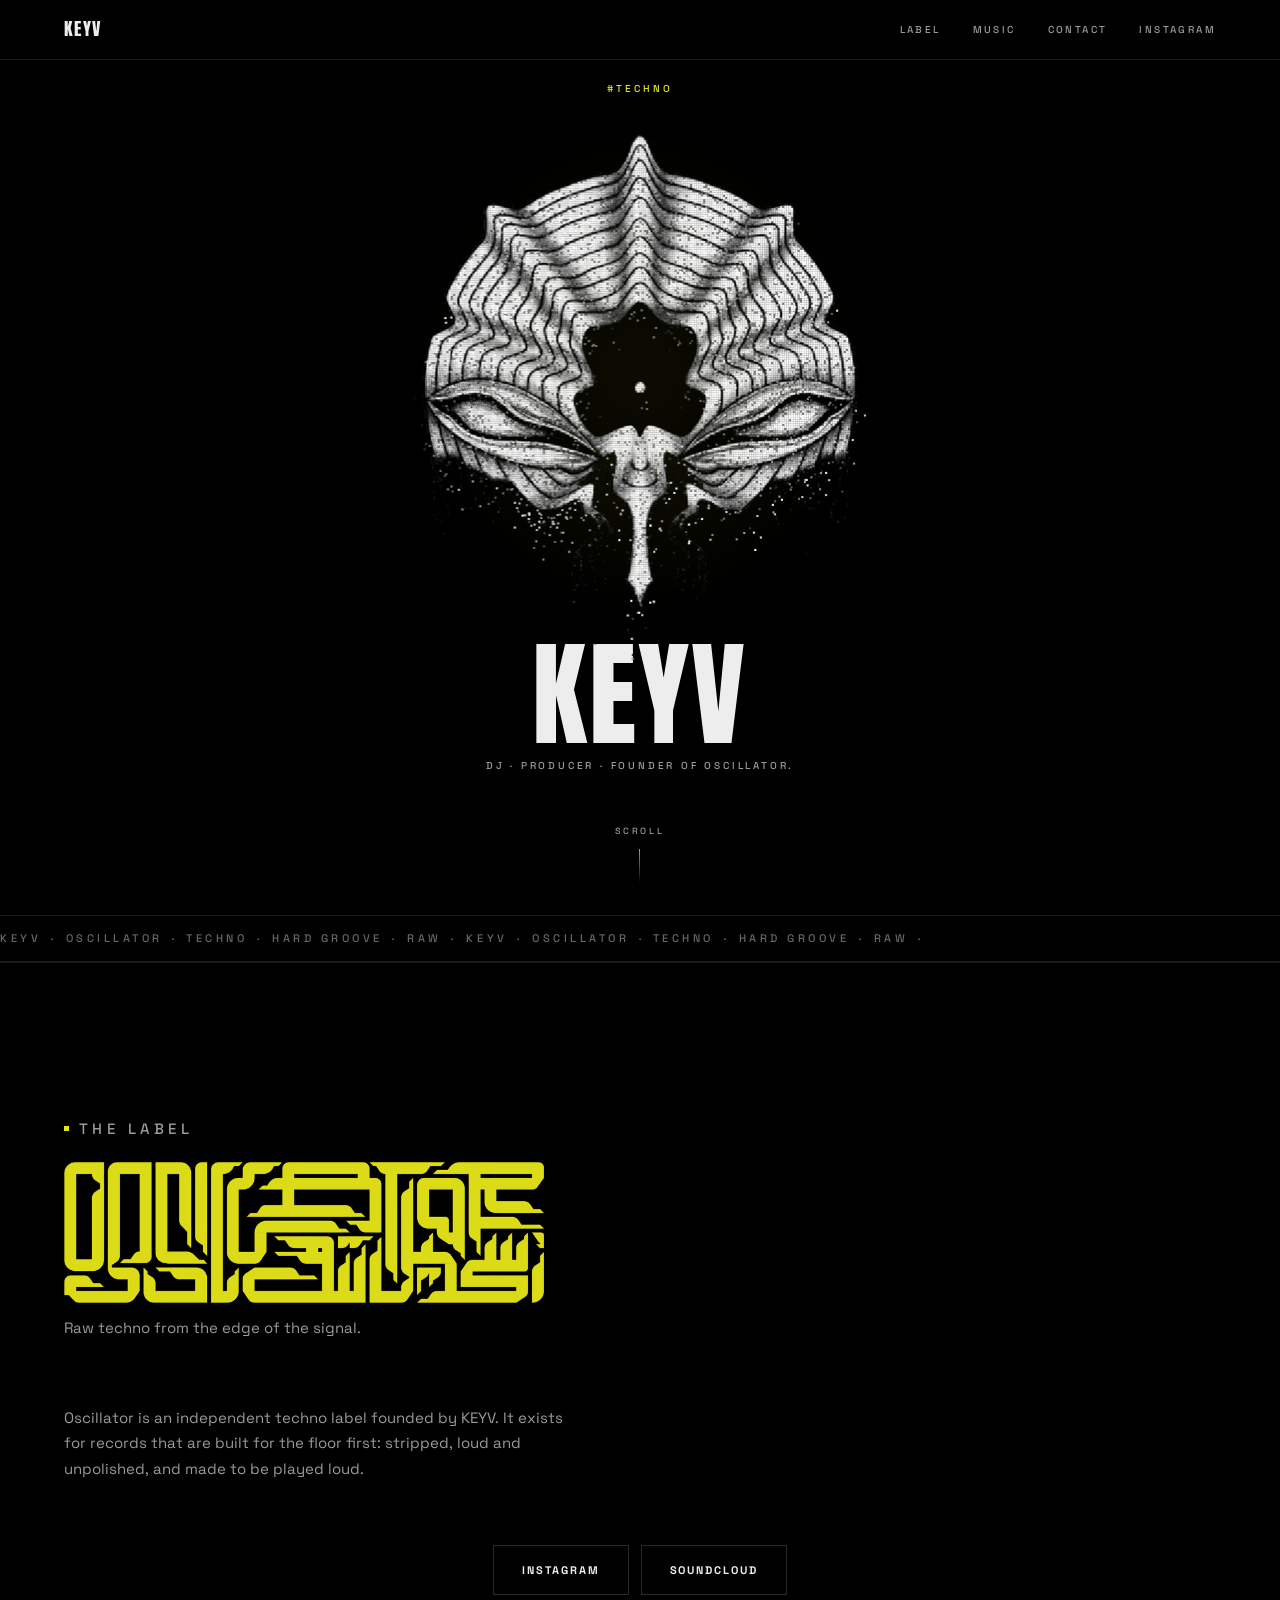
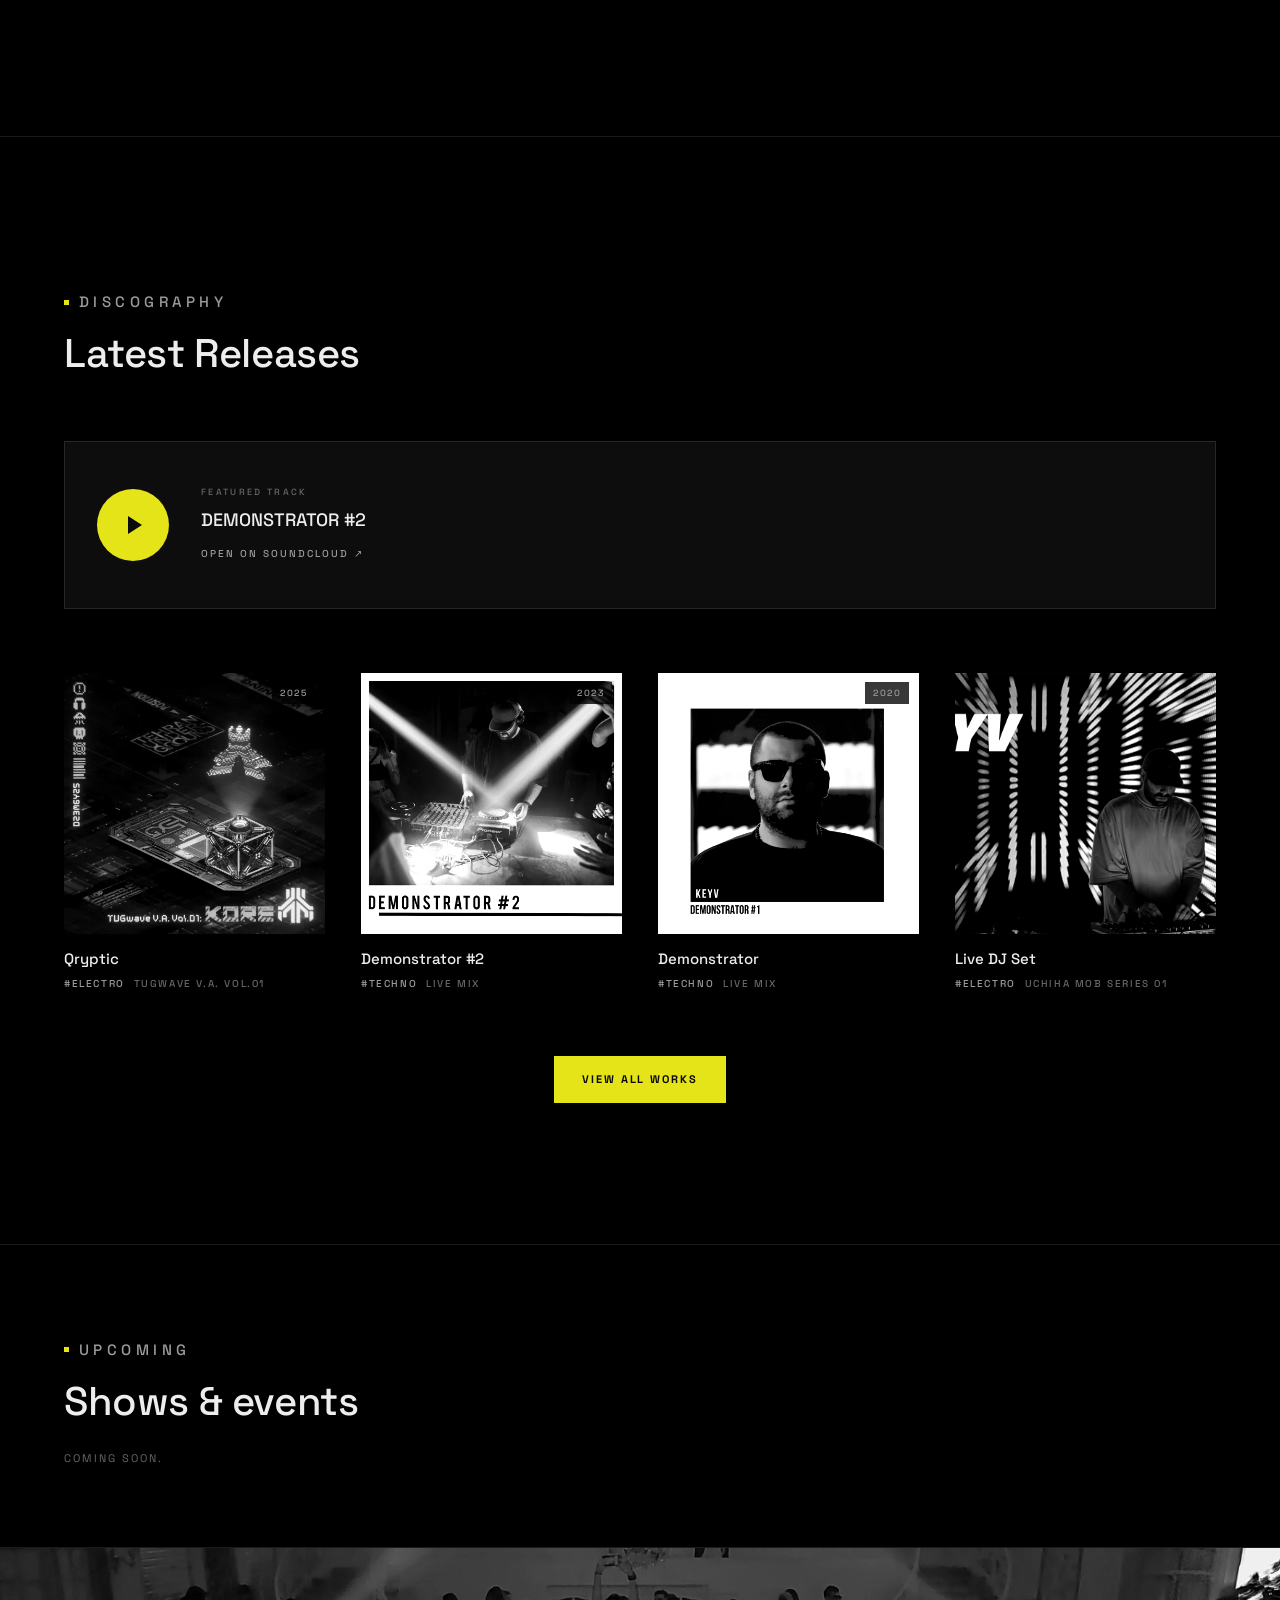
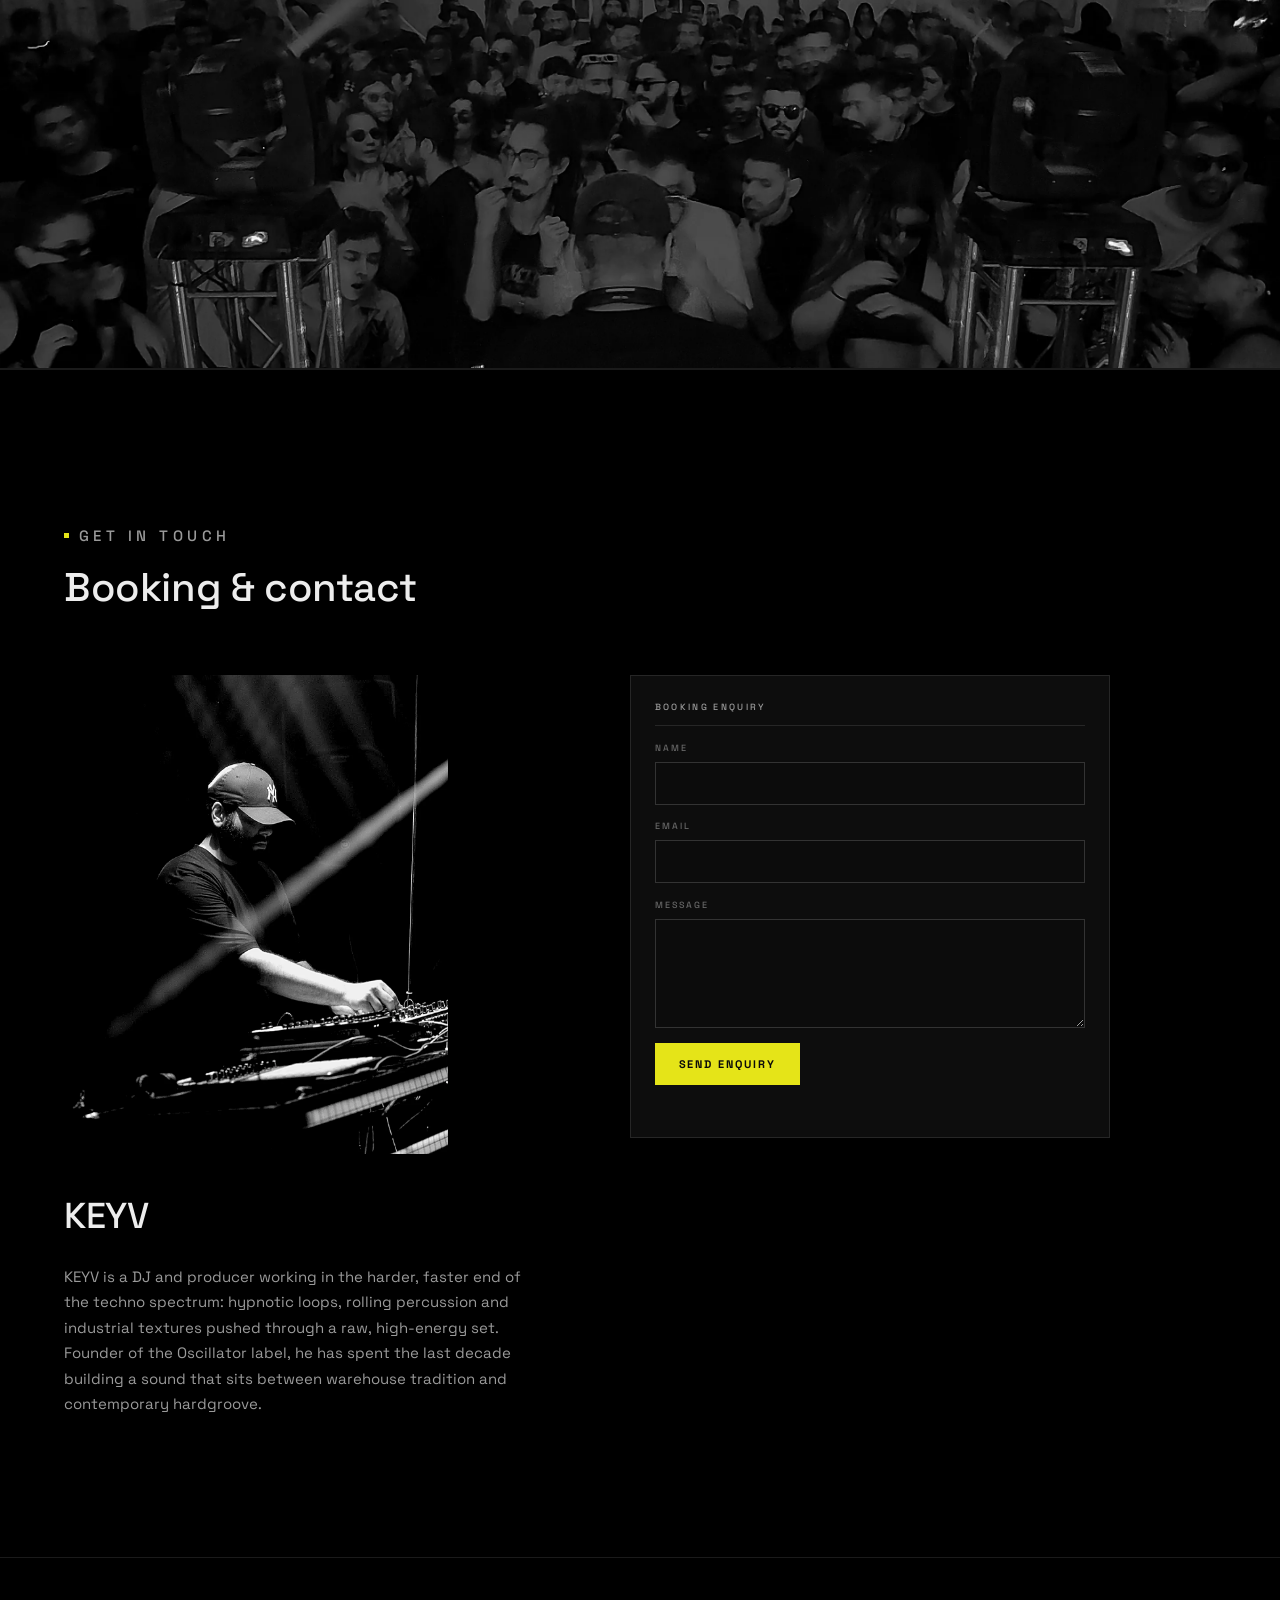
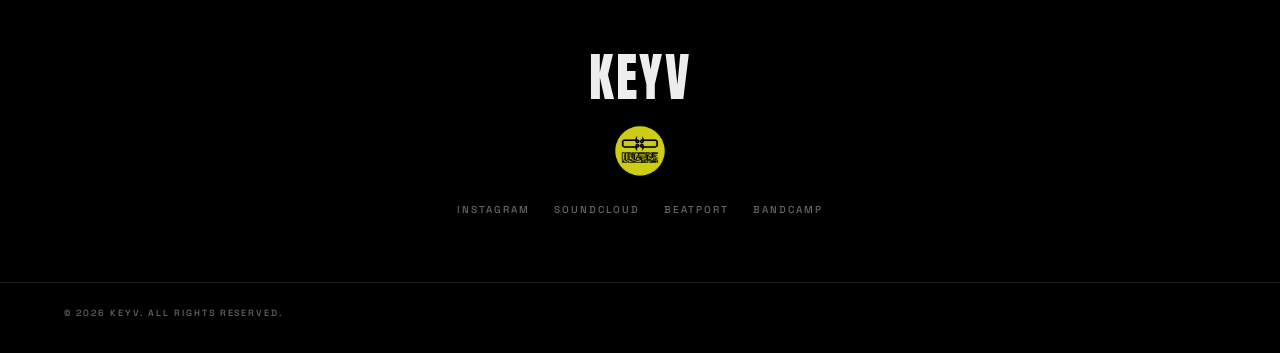
==== commit 1e1918c0: "Keep the hero artwork pixel-sharp until the dissolve starts The particle canvas can only ever be an " ====
--- a/index.html
+++ b/index.html
@@ -190,6 +190,6 @@
 
 <script src="assets/js/config.js?v=90158837"></script>
 <script defer src="assets/js/main.js?v=5ed4b698"></script>
-<script defer src="assets/js/hero-dissolve.js?v=0f324281"></script>
+<script defer src="assets/js/hero-dissolve.js?v=03b51339"></script>
 </body>
 </html>
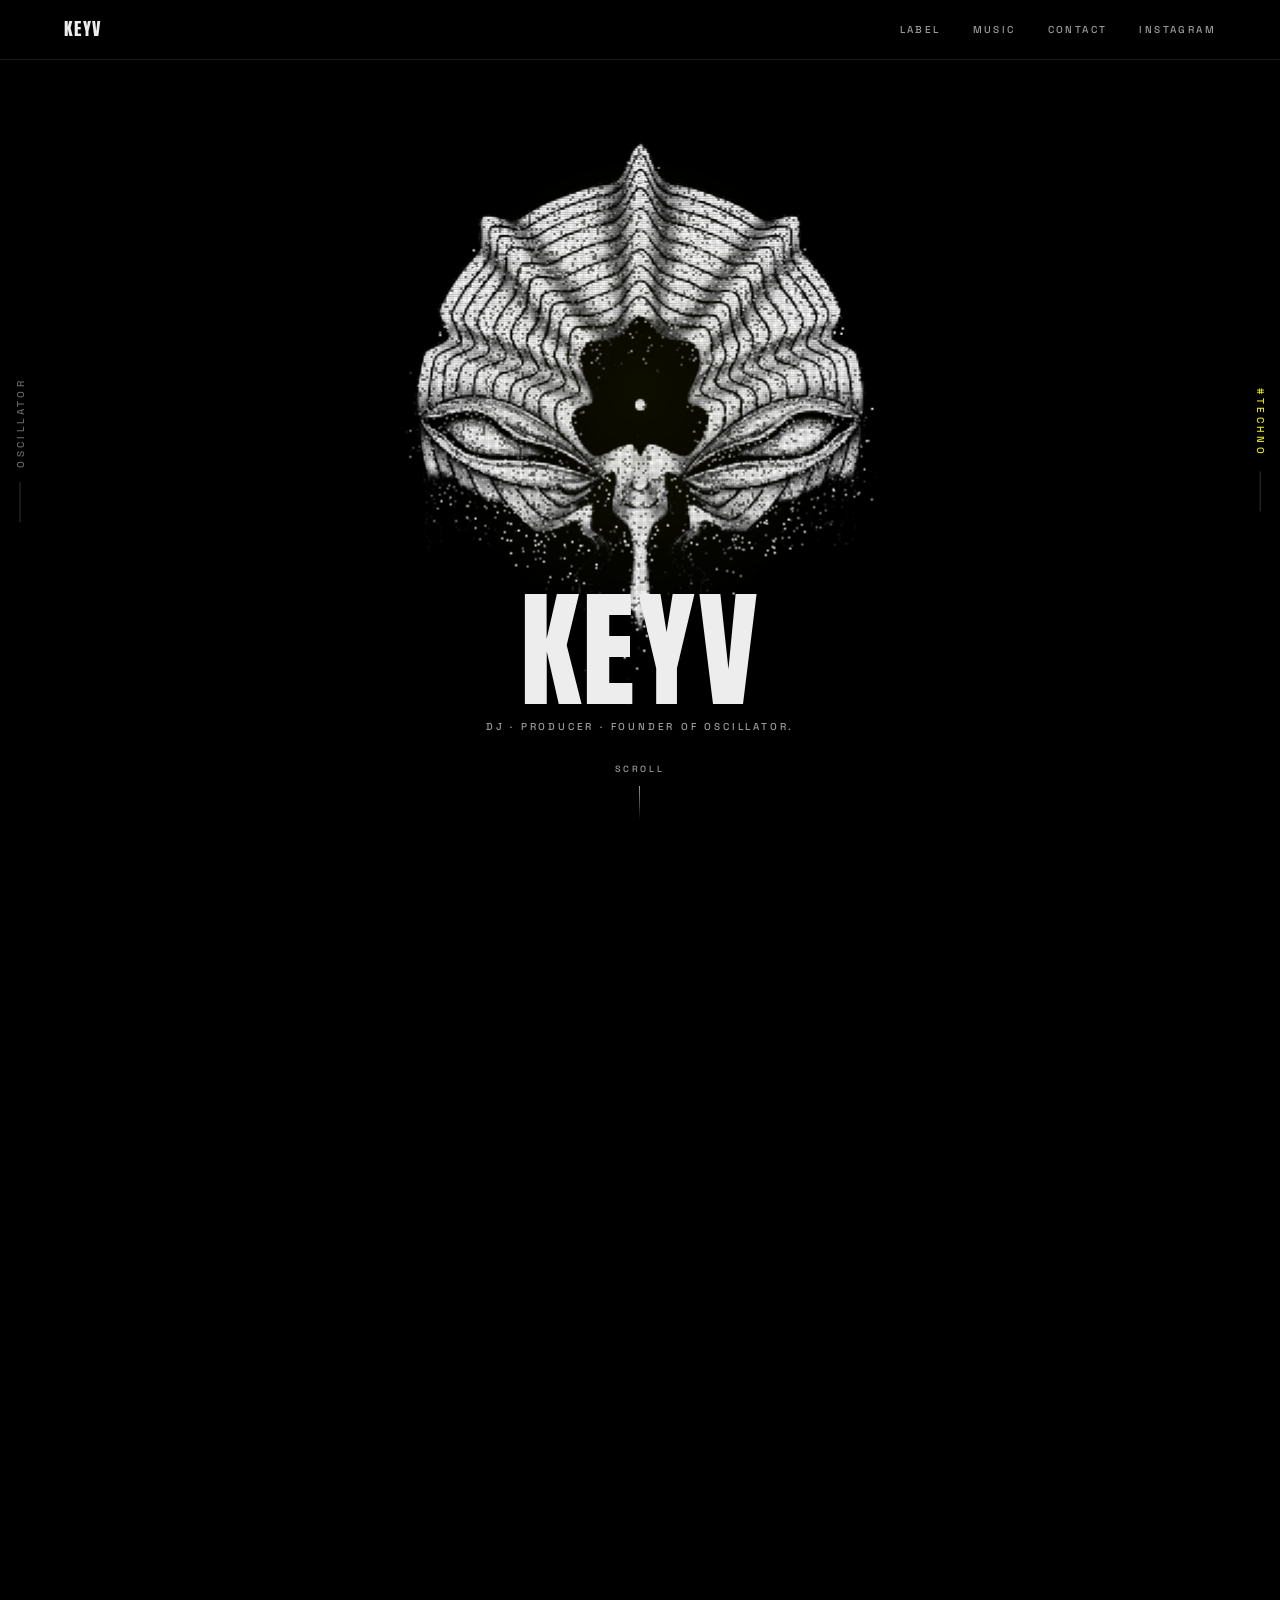
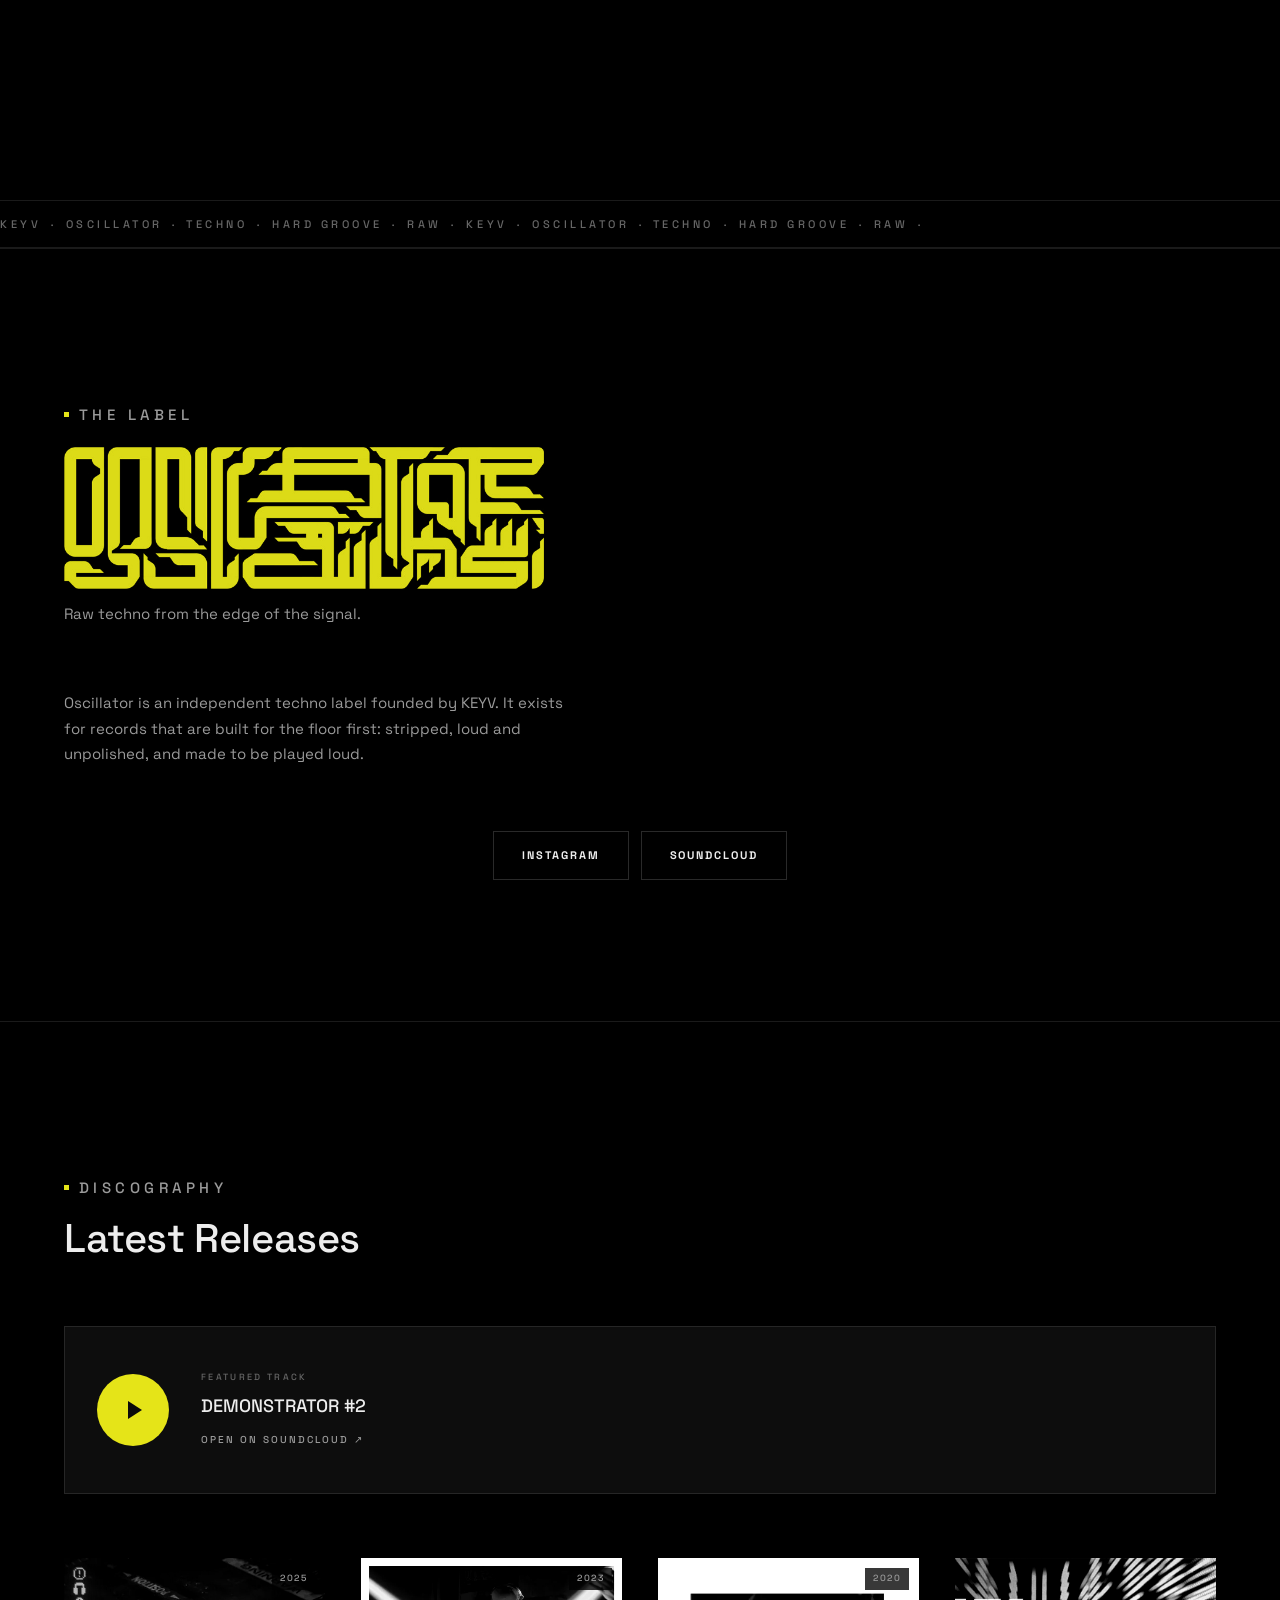
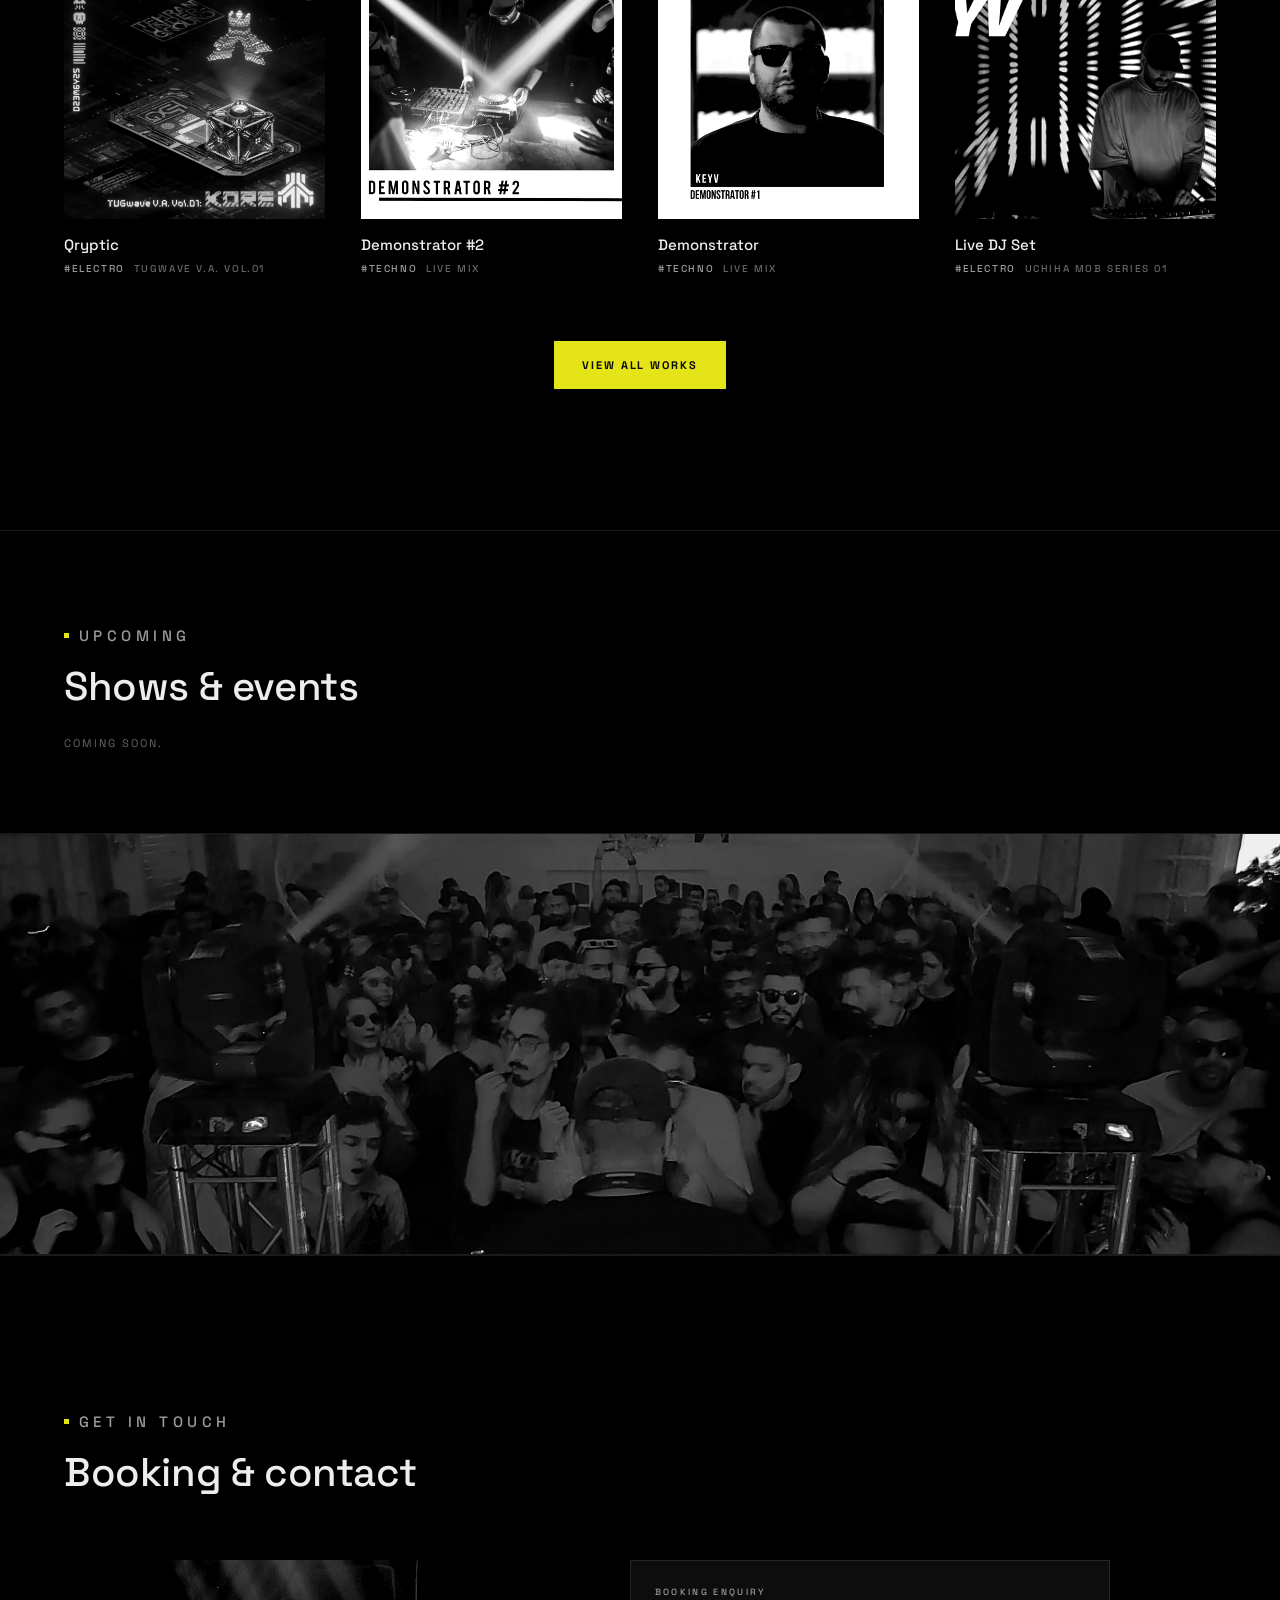
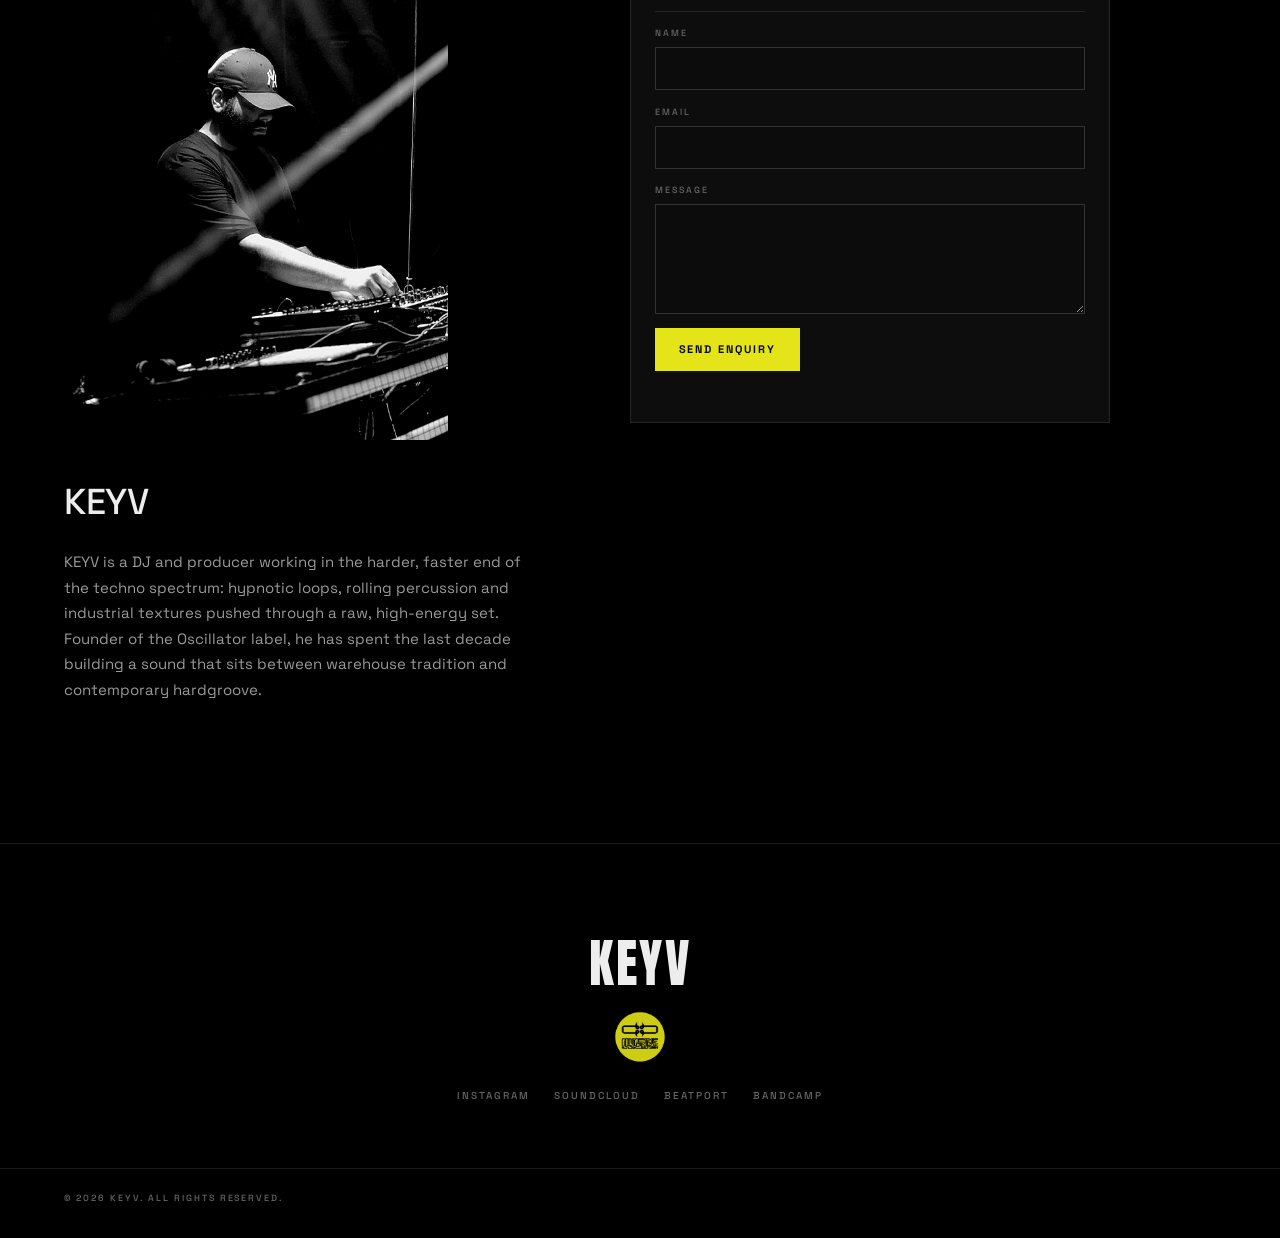
==== commit 3c1fab18: "Rework the hero into a pinned, composed poster Three changes to the hero, keeping the scroll dissolv" ====
--- a/index.html
+++ b/index.html
@@ -20,7 +20,7 @@
 <link rel="preload" as="font" type="font/woff2" href="assets/fonts/anton-latin.woff2" crossorigin>
 <link rel="preload" as="font" type="font/woff2" href="assets/fonts/spacegrotesk-latin.woff2" crossorigin>
 
-<link rel="stylesheet" href="assets/css/style.css?v=e51e27b6">
+<link rel="stylesheet" href="assets/css/style.css?v=dd52e6c4">
 </head>
 
 <body>
@@ -48,24 +48,37 @@
        fall away as you scroll down, and reassemble as you scroll back.
        Static image (no canvas) under prefers-reduced-motion. -->
   <section id="hero" class="hero" aria-label="Intro">
-    <p class="hero__tag">
-      <em data-config="artist.genreTag">#techno</em>
-    </p>
-
-    <figure class="hero__art">
-      <img class="hero__art-img" src="img/hero-art.webp" alt=""
-           width="1092" height="1192" fetchpriority="high" decoding="async">
-    </figure>
-
-    <div class="hero__content">
-      <h1 class="hero__mark" data-config="artist.wordmark">KEYV</h1>
-      <p class="hero__sub" data-config="artist.bioShort">DJ · Producer · Founder of Oscillator.</p>
-    </div>
-
-    <a class="hero__cue" href="#oscillator" aria-label="Scroll down">
-      <span>SCROLL</span>
-      <span class="hero__cue-line" aria-hidden="true"></span>
-    </a>
+    <!-- the stage pins to the viewport while the section scrolls past it,
+         so the dissolve plays out in place instead of sliding away -->
+    <div class="hero__stage" id="hero-stage">
+
+      <!-- metadata anchored to the edges: fills the wide black margins and
+           breaks the centred stack, the way a record sleeve is laid out -->
+      <p class="hero__meta hero__meta--left">
+        <span class="hero__meta-rule" aria-hidden="true"></span>
+        <span data-config="label.name">Oscillator</span>
+      </p>
+      <p class="hero__meta hero__meta--right">
+        <span class="hero__meta-rule" aria-hidden="true"></span>
+        <em data-config="artist.genreTag">#techno</em>
+      </p>
+
+      <figure class="hero__art">
+        <img class="hero__art-img" src="img/hero-art.webp" alt=""
+             width="1092" height="1192" fetchpriority="high" decoding="async">
+      </figure>
+
+      <!-- pulled up so the wordmark sits over the foot of the artwork -->
+      <div class="hero__content">
+        <h1 class="hero__mark" data-config="artist.wordmark">KEYV</h1>
+        <p class="hero__sub" data-config="artist.bioShort">DJ · Producer · Founder of Oscillator.</p>
+      </div>
+
+      <a class="hero__cue" href="#oscillator" aria-label="Scroll down">
+        <span>SCROLL</span>
+        <span class="hero__cue-line" aria-hidden="true"></span>
+      </a>
+    </div>
   </section>
 
   <!-- ticker — the one moving element on the page -->
@@ -190,6 +203,6 @@
 
 <script src="assets/js/config.js?v=90158837"></script>
 <script defer src="assets/js/main.js?v=5ed4b698"></script>
-<script defer src="assets/js/hero-dissolve.js?v=03b51339"></script>
+<script defer src="assets/js/hero-dissolve.js?v=4c0aba96"></script>
 </body>
 </html>
--- a/assets/css/style.css
+++ b/assets/css/style.css
@@ -265,37 +265,78 @@
 
 
 /* ---- hero ---------------------------------------------------------
-   The photo is capped so it never renders above its native pixel size.
-   Phone: full-width square under the nav, type below it on black.
-   Desktop: type left, a 4:5 photo block right, both vertically centred. */
+   The section is two viewports tall and the stage sticks to the top of
+   the first one, so the artwork dissolves in place (hero-dissolve.js)
+   rather than scrolling out of frame. The image is capped so it never
+   renders above its native pixel size. */
 .hero {
   position: relative;
-  min-height: 100svh;
+  min-height: 200svh;                 /* 1 screen of hero + 1 of pinned scroll */
+}
+
+/* Note: no overflow on .hero — an overflow ancestor would turn the stage's
+   sticky into a no-op. The clipping the glow needs lives on the stage. */
+.hero__stage {
+  position: sticky;
+  top: 0;
+  height: 100svh;
   display: flex;
   flex-direction: column;
   justify-content: center;
   align-items: center;
-  gap: clamp(1rem, 2.5vh, 1.75rem);
   padding: 5rem var(--gutter) 2rem;   /* clears the fixed nav */
   text-align: center;
   overflow: hidden;                   /* the glow never widens the page */
 }
 
-.hero__tag {
-  display: flex;
-  justify-content: center;
-  gap: .75rem;
-  font-size: .625rem;
-  font-weight: 500;
-  letter-spacing: .3em;
-  text-transform: uppercase;
-}
-.hero__tag em { font-style: normal; color: var(--accent); }
+/* everything but the artwork fades out as the dissolve finishes, so the
+   stage is empty by the time it unpins — driven by hero-dissolve.js */
+.hero__content,
+.hero__cue,
+.hero__meta { opacity: var(--hero-fade, 1); }
+
+/* ---- edge metadata ------------------------------------------------- */
+.hero__meta {
+  position: absolute;
+  top: 50%;
+  display: flex;
+  align-items: center;
+  gap: .9rem;
+  margin: 0;
+  font-size: .625rem;
+  font-weight: 500;
+  letter-spacing: .34em;
+  text-transform: uppercase;
+  color: var(--dim);
+  white-space: nowrap;
+}
+.hero__meta em { font-style: normal; color: var(--accent); }
+.hero__meta-rule {
+  width: 2.5rem;
+  height: 1px;
+  background: currentColor;
+  opacity: .5;
+}
+/* rotated so they run up the left and right margins */
+.hero__meta--left {
+  left: 0;
+  transform: translate(calc(-50% + 1.25rem), -50%) rotate(-90deg);
+}
+.hero__meta--right {
+  right: 0;
+  flex-direction: row-reverse;
+  transform: translate(calc(50% - 1.25rem), -50%) rotate(90deg);
+}
+@media (max-width: 899px) {
+  /* the artwork already fills a phone screen; edge labels would crowd it */
+  .hero__meta { display: none; }
+}
 
 /* the artwork holds still; scroll dissolves it into particles (hero-dissolve.js).
    A faint static accent glow sits behind it for depth. */
 .hero__art {
   position: relative;
+  z-index: 1;                         /* the wordmark overlaps it, above */
   display: flex;
   justify-content: center;
   margin: 0;
@@ -307,17 +348,27 @@
   z-index: -1;
   background: radial-gradient(closest-side, rgba(229, 228, 24, .10), transparent 72%);
   filter: blur(18px);
+  /* fades with the particles, or it is left glowing over an empty stage */
+  opacity: var(--art-glow, 1);
 }
 .hero__art-img {
   display: block;
-  height: min(48svh, 440px);
+  height: min(52svh, 470px);
   width: auto;
-  max-width: 82vw;
+  max-width: 88vw;
 }
 /* the particle canvas is positioned and sized entirely by JS */
 .hero__art canvas { display: block; pointer-events: none; }
 
-.hero__content { width: 100%; }
+/* Lifted into the artwork so the two read as one composition instead of
+   two stacked blocks. The foot of the artwork is thin drips fading to
+   black, so the wordmark sits over it cleanly. */
+.hero__content {
+  position: relative;
+  z-index: 2;
+  width: 100%;
+  margin-top: clamp(-3.25rem, -5vh, -1.5rem);
+}
 
 .hero__mark {
   font-family: var(--font-display);
@@ -339,8 +390,9 @@
 }
 
 @media (min-width: 900px) {
-  .hero__art-img { height: min(56svh, 540px); }
-  .hero__mark { font-size: clamp(5rem, 9vw, 8.5rem); }
+  .hero__art-img { height: min(58svh, 560px); }
+  .hero__mark { font-size: clamp(5rem, 10vw, 9.5rem); }
+  .hero__content { margin-top: clamp(-4.5rem, -6vh, -2rem); }
 }
 
 /* ---- ticker: the one moving element ------------------------------- */
@@ -898,18 +950,22 @@
 /* GSAP drives these directly — the CSS transition would double-animate */
 html.gsap .reveal,
 html.gsap .card,
-html.gsap 
+html.gsap .is-in { transition: none; }
+
 /* ---- reduced motion ----------------------------------------------- */
 @media (prefers-reduced-motion: reduce) {
   html { scroll-behavior: auto; }
+  /* no dissolve to play out, so drop the pin rather than make the reader
+     scroll a dead viewport past a frozen hero */
+  .hero { min-height: 100svh; }
+  .hero__stage { position: static; height: auto; min-height: 100svh; }
   *, *::before, *::after {
     animation-duration: .001ms !important;
     animation-iteration-count: 1 !important;
     transition-duration: .001ms !important;
   }
   html.js .reveal,
-  html.js .card,
-  html.js 
+  html.js .card { animation: none; }
   /* the ticker parks instead of snapping to its end frame */
   .ticker__track { animation: none; }
 }
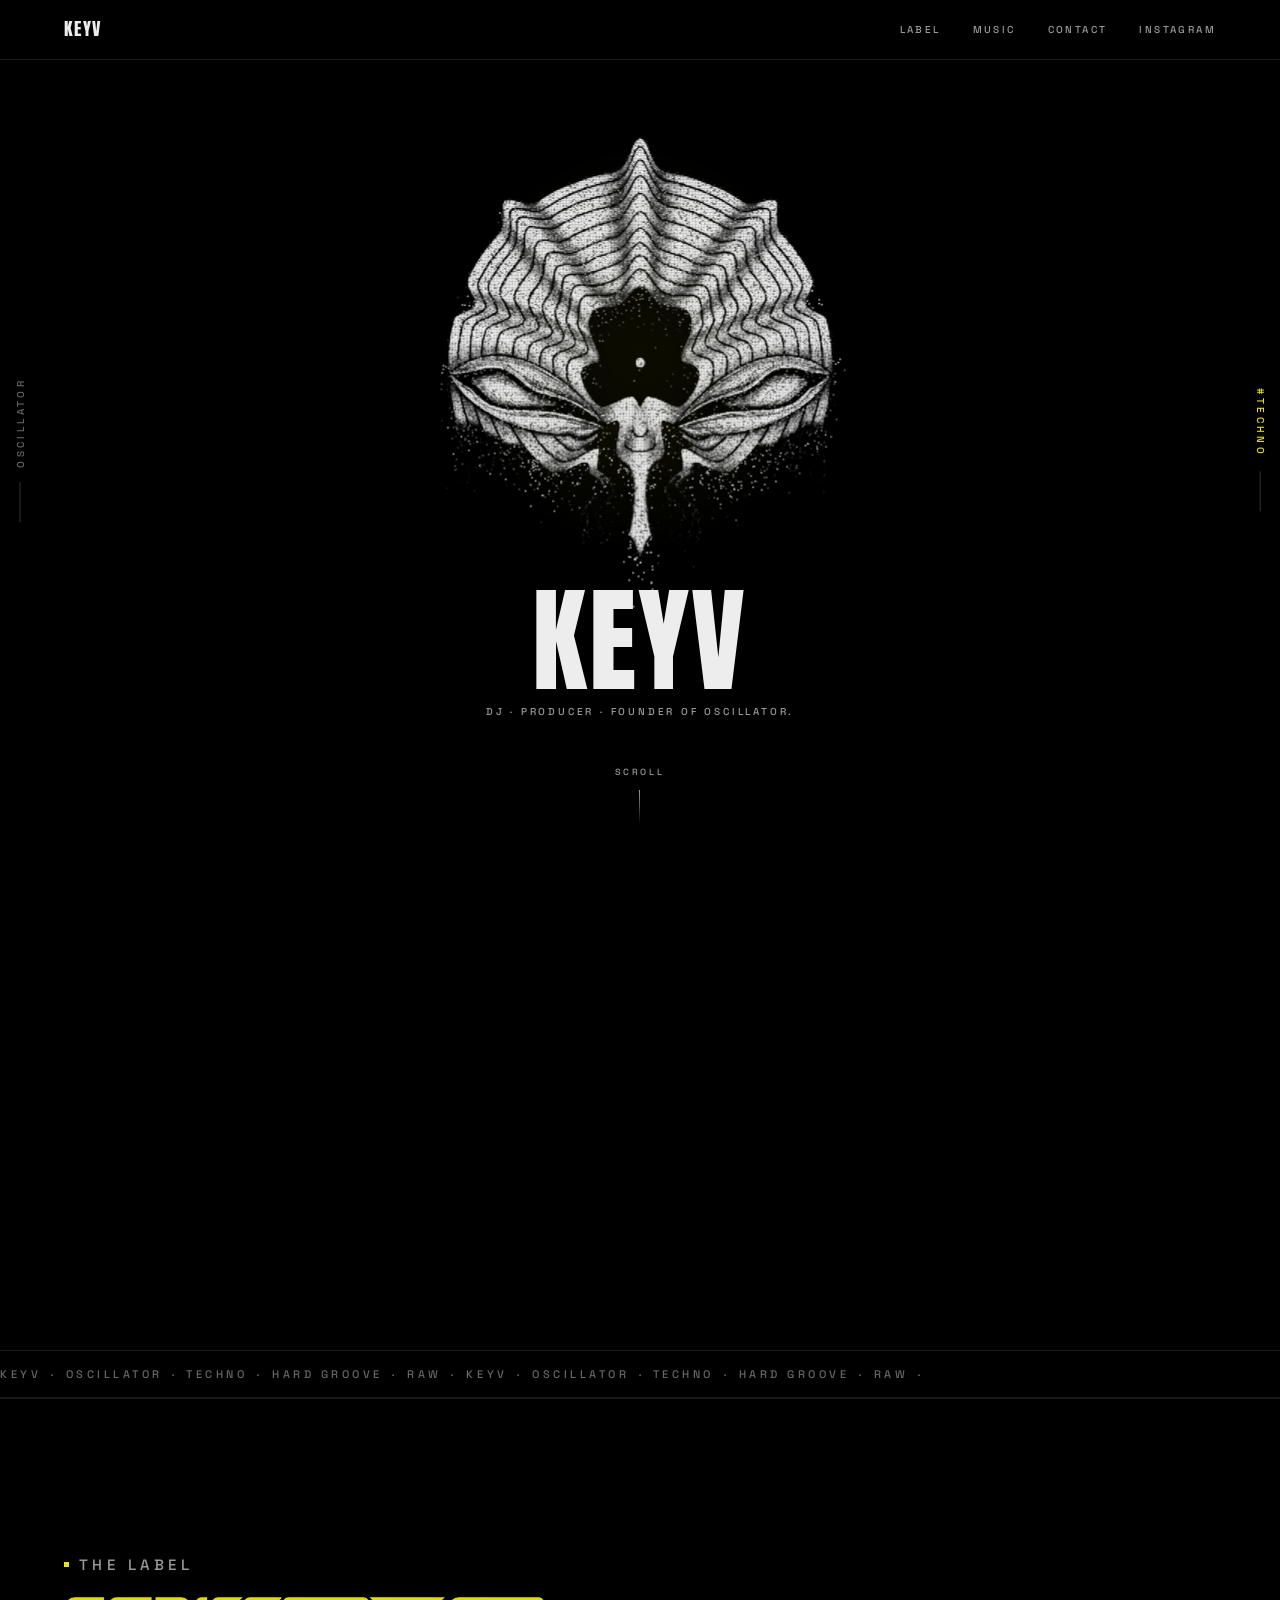
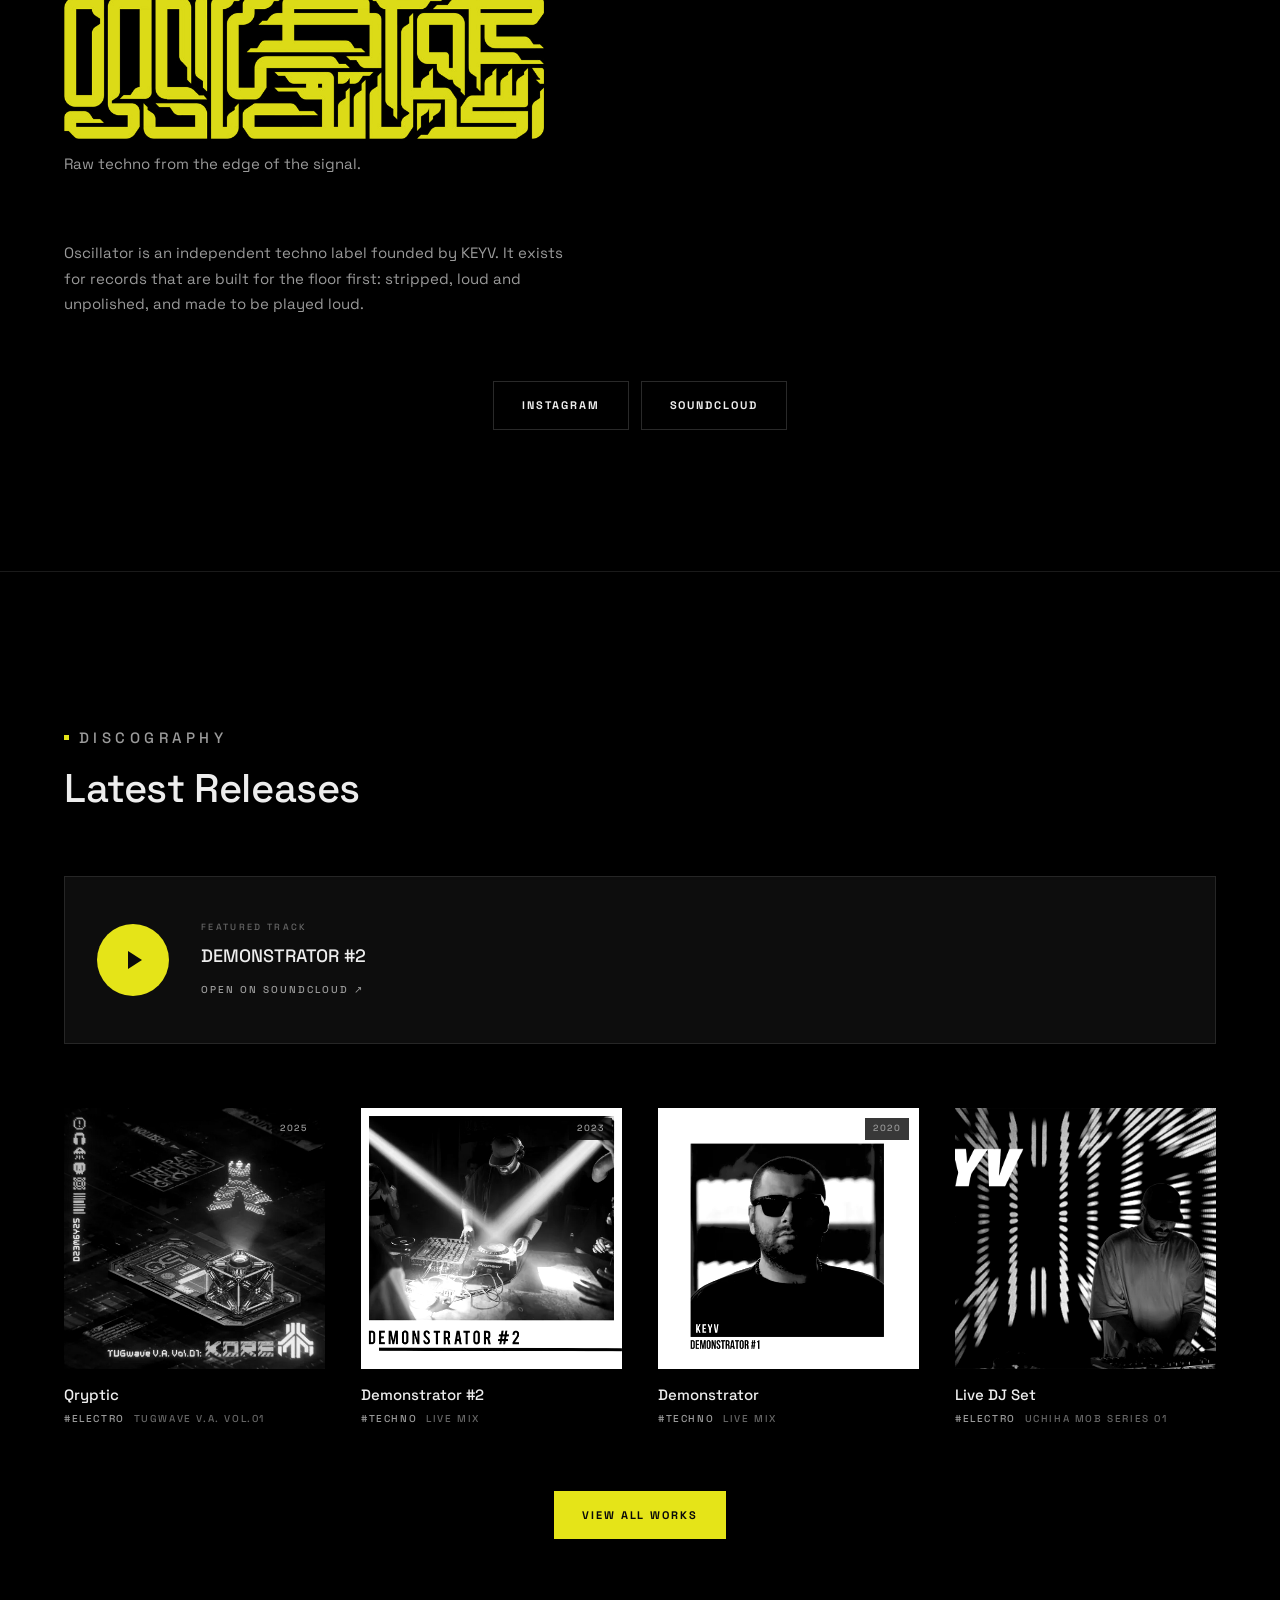
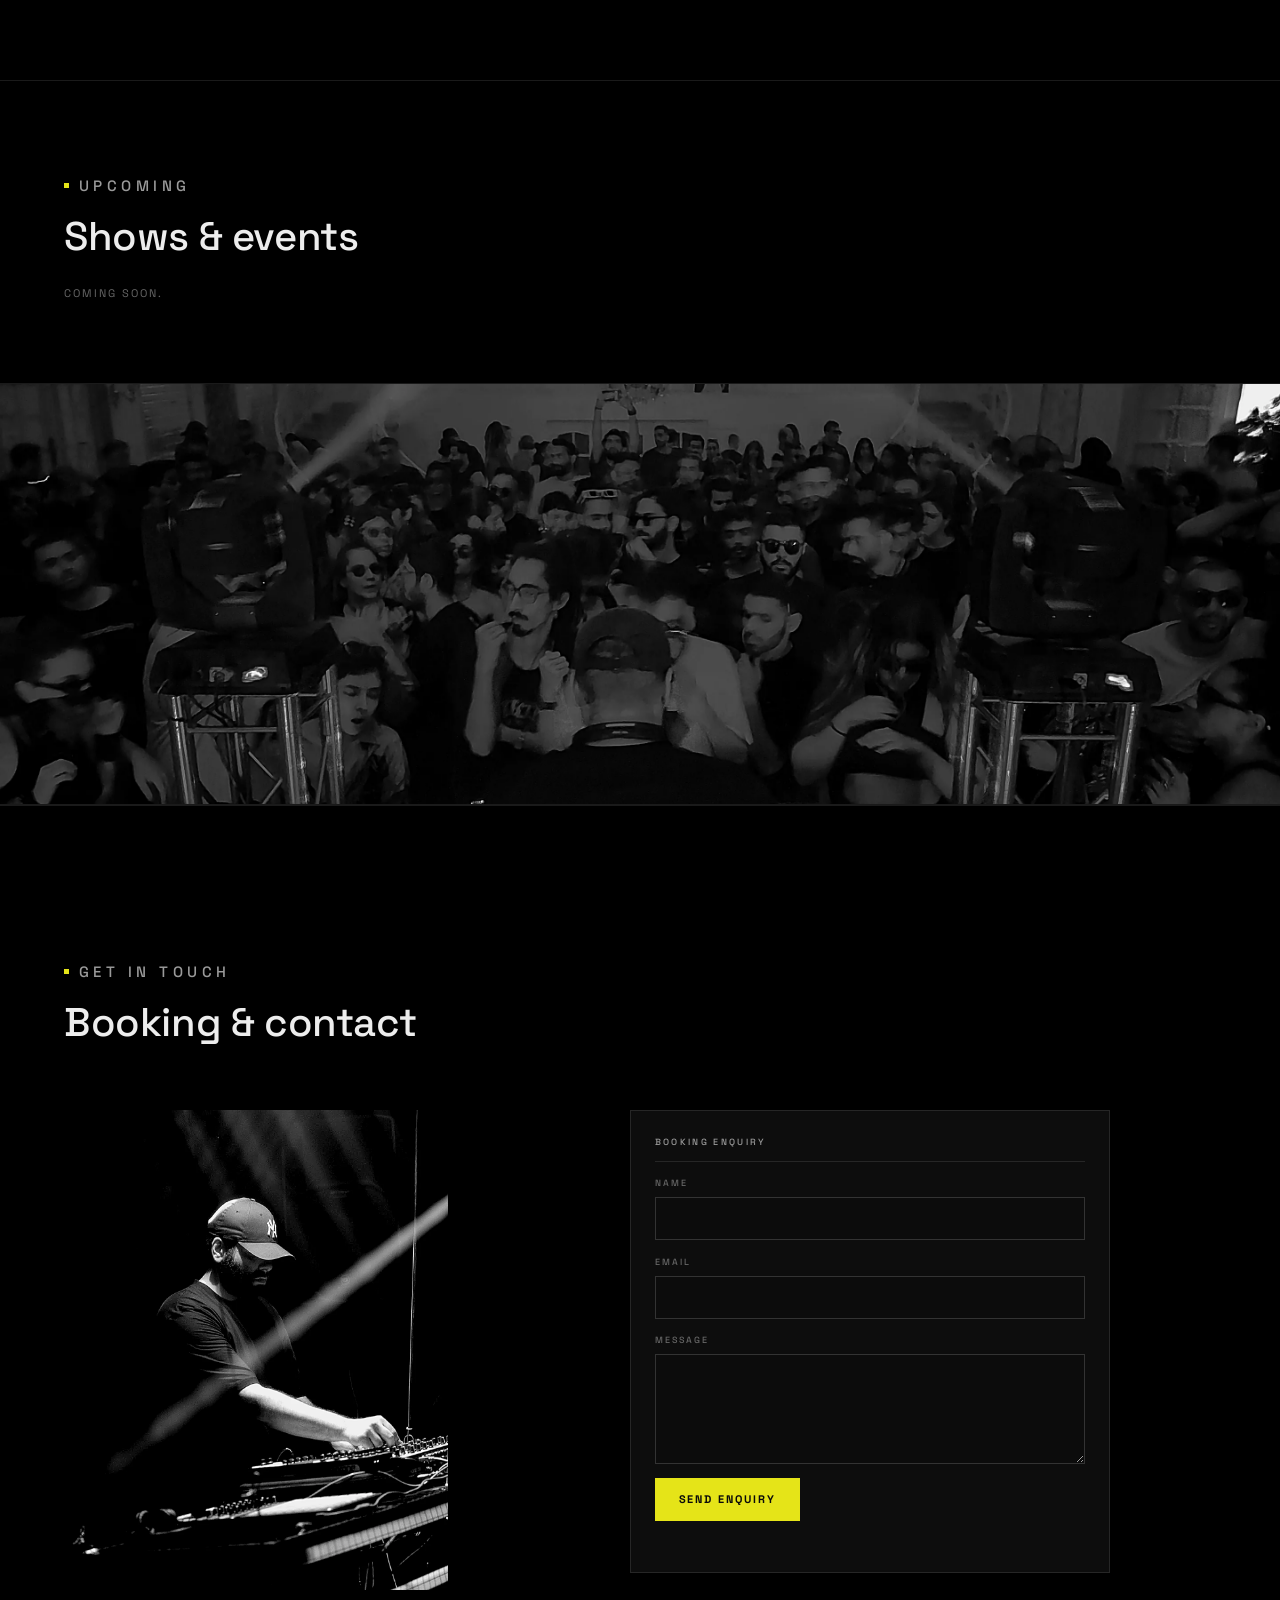
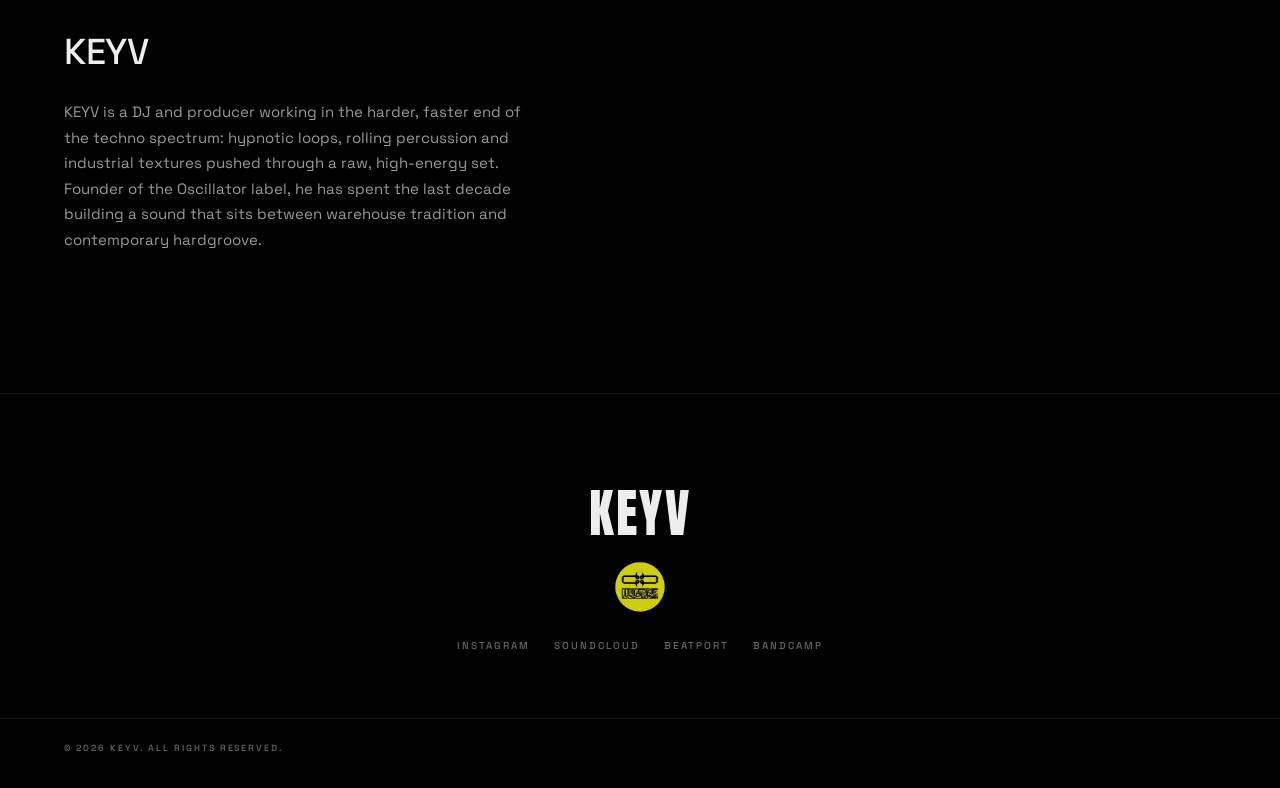
==== commit a135481b: "Tighten the hero pin and sharpen the dissolve Reported from the live site: a very long stretch of bl" ====
--- a/index.html
+++ b/index.html
@@ -20,7 +20,7 @@
 <link rel="preload" as="font" type="font/woff2" href="assets/fonts/anton-latin.woff2" crossorigin>
 <link rel="preload" as="font" type="font/woff2" href="assets/fonts/spacegrotesk-latin.woff2" crossorigin>
 
-<link rel="stylesheet" href="assets/css/style.css?v=dd52e6c4">
+<link rel="stylesheet" href="assets/css/style.css?v=180d77b4">
 </head>
 
 <body>
@@ -63,12 +63,17 @@
         <em data-config="artist.genreTag">#techno</em>
       </p>
 
+      <!-- phones have no room for the rotated edge labels, so the genre tag
+           sits above the artwork there instead -->
+      <p class="hero__tag">
+        <em data-config="artist.genreTag">#techno</em>
+      </p>
+
       <figure class="hero__art">
         <img class="hero__art-img" src="img/hero-art.webp" alt=""
              width="1092" height="1192" fetchpriority="high" decoding="async">
       </figure>
 
-      <!-- pulled up so the wordmark sits over the foot of the artwork -->
       <div class="hero__content">
         <h1 class="hero__mark" data-config="artist.wordmark">KEYV</h1>
         <p class="hero__sub" data-config="artist.bioShort">DJ · Producer · Founder of Oscillator.</p>
@@ -203,6 +208,6 @@
 
 <script src="assets/js/config.js?v=90158837"></script>
 <script defer src="assets/js/main.js?v=5ed4b698"></script>
-<script defer src="assets/js/hero-dissolve.js?v=4c0aba96"></script>
+<script defer src="assets/js/hero-dissolve.js?v=f2055923"></script>
 </body>
 </html>
--- a/assets/css/style.css
+++ b/assets/css/style.css
@@ -271,7 +271,7 @@
    renders above its native pixel size. */
 .hero {
   position: relative;
-  min-height: 200svh;                 /* 1 screen of hero + 1 of pinned scroll */
+  min-height: 150svh;                 /* 1 screen of hero + half of pinned scroll */
 }
 
 /* Note: no overflow on .hero — an overflow ancestor would turn the stage's
@@ -284,16 +284,25 @@
   flex-direction: column;
   justify-content: center;
   align-items: center;
+  gap: clamp(.75rem, 2vh, 1.5rem);
   padding: 5rem var(--gutter) 2rem;   /* clears the fixed nav */
   text-align: center;
   overflow: hidden;                   /* the glow never widens the page */
 }
 
-/* everything but the artwork fades out as the dissolve finishes, so the
-   stage is empty by the time it unpins — driven by hero-dissolve.js */
-.hero__content,
-.hero__cue,
-.hero__meta { opacity: var(--hero-fade, 1); }
+/* the genre tag rides above the artwork on phones; on wider screens the
+   rotated edge labels carry it instead */
+.hero__tag {
+  margin: 0;
+  font-size: .625rem;
+  font-weight: 500;
+  letter-spacing: .3em;
+  text-transform: uppercase;
+}
+.hero__tag em { font-style: normal; color: var(--accent); }
+@media (min-width: 900px) {
+  .hero__tag { display: none; }
+}
 
 /* ---- edge metadata ------------------------------------------------- */
 .hero__meta {
@@ -353,21 +362,23 @@
 }
 .hero__art-img {
   display: block;
-  height: min(52svh, 470px);
+  height: min(46svh, 420px);
   width: auto;
   max-width: 88vw;
 }
 /* the particle canvas is positioned and sized entirely by JS */
 .hero__art canvas { display: block; pointer-events: none; }
 
-/* Lifted into the artwork so the two read as one composition instead of
-   two stacked blocks. The foot of the artwork is thin drips fading to
-   black, so the wordmark sits over it cleanly. */
+/* As the artwork dissolves it leaves a hole above the type; the wordmark
+   rises to close it, so the stage ends composed instead of half empty.
+   Driven by hero-dissolve.js, on the compositor. */
+.hero__content,
+.hero__cue { transform: translateY(var(--hero-lift, 0px)); }
+
 .hero__content {
   position: relative;
   z-index: 2;
   width: 100%;
-  margin-top: clamp(-3.25rem, -5vh, -1.5rem);
 }
 
 .hero__mark {
@@ -390,9 +401,8 @@
 }
 
 @media (min-width: 900px) {
-  .hero__art-img { height: min(58svh, 560px); }
-  .hero__mark { font-size: clamp(5rem, 10vw, 9.5rem); }
-  .hero__content { margin-top: clamp(-4.5rem, -6vh, -2rem); }
+  .hero__art-img { height: min(50svh, 480px); }
+  .hero__mark { font-size: clamp(5rem, 9vw, 8.5rem); }
 }
 
 /* ---- ticker: the one moving element ------------------------------- */
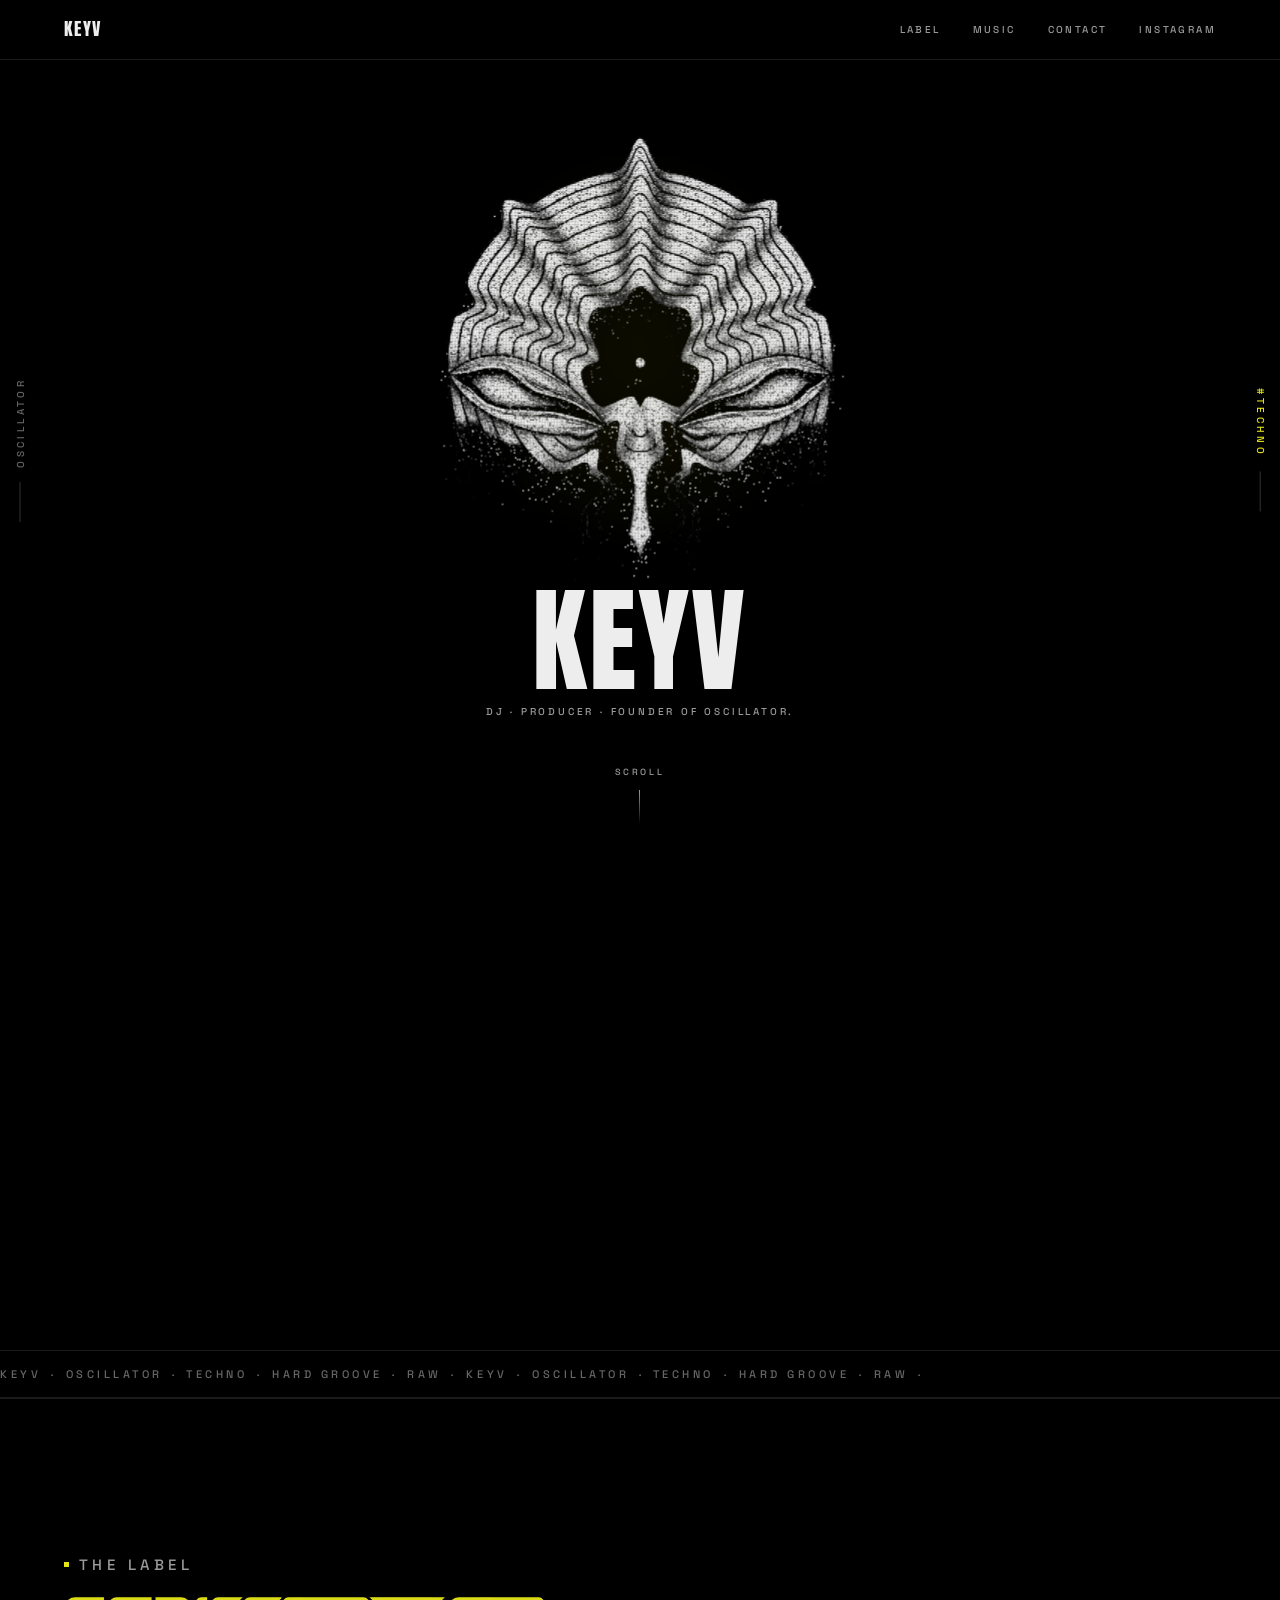
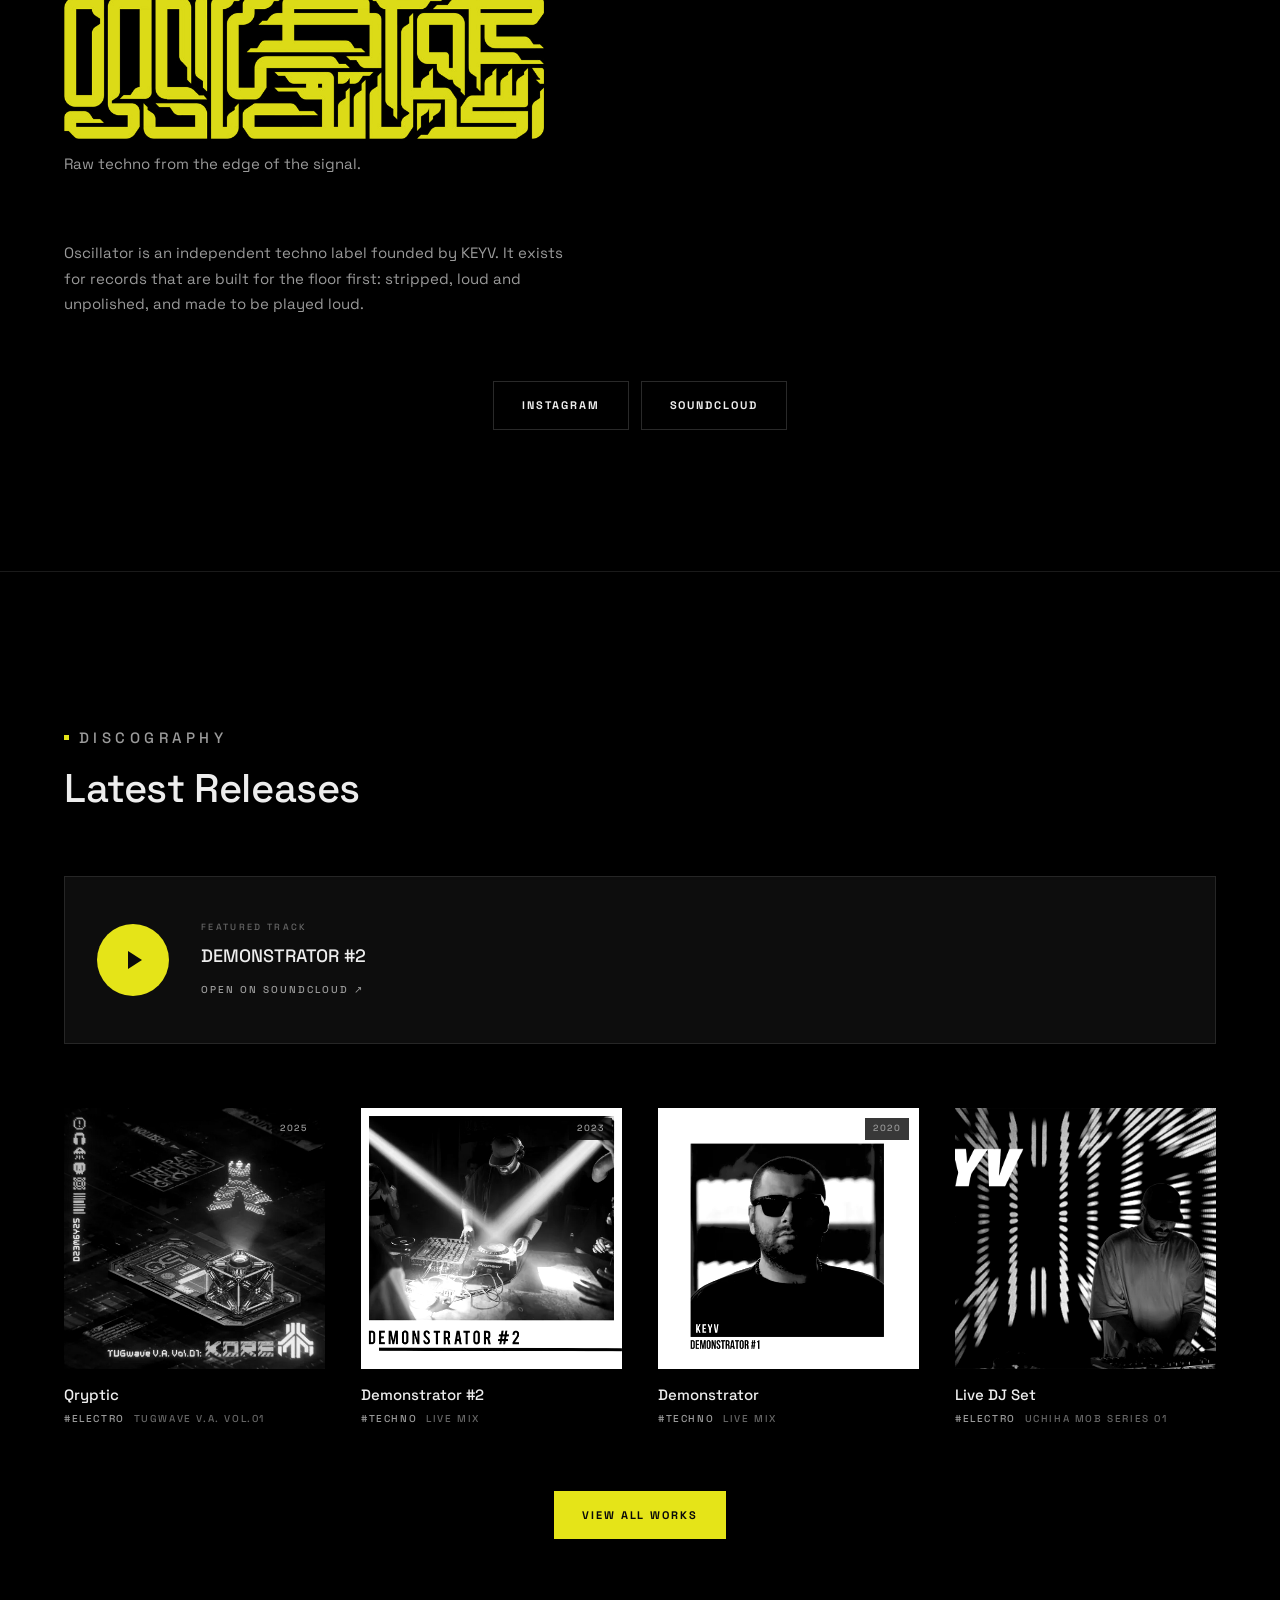
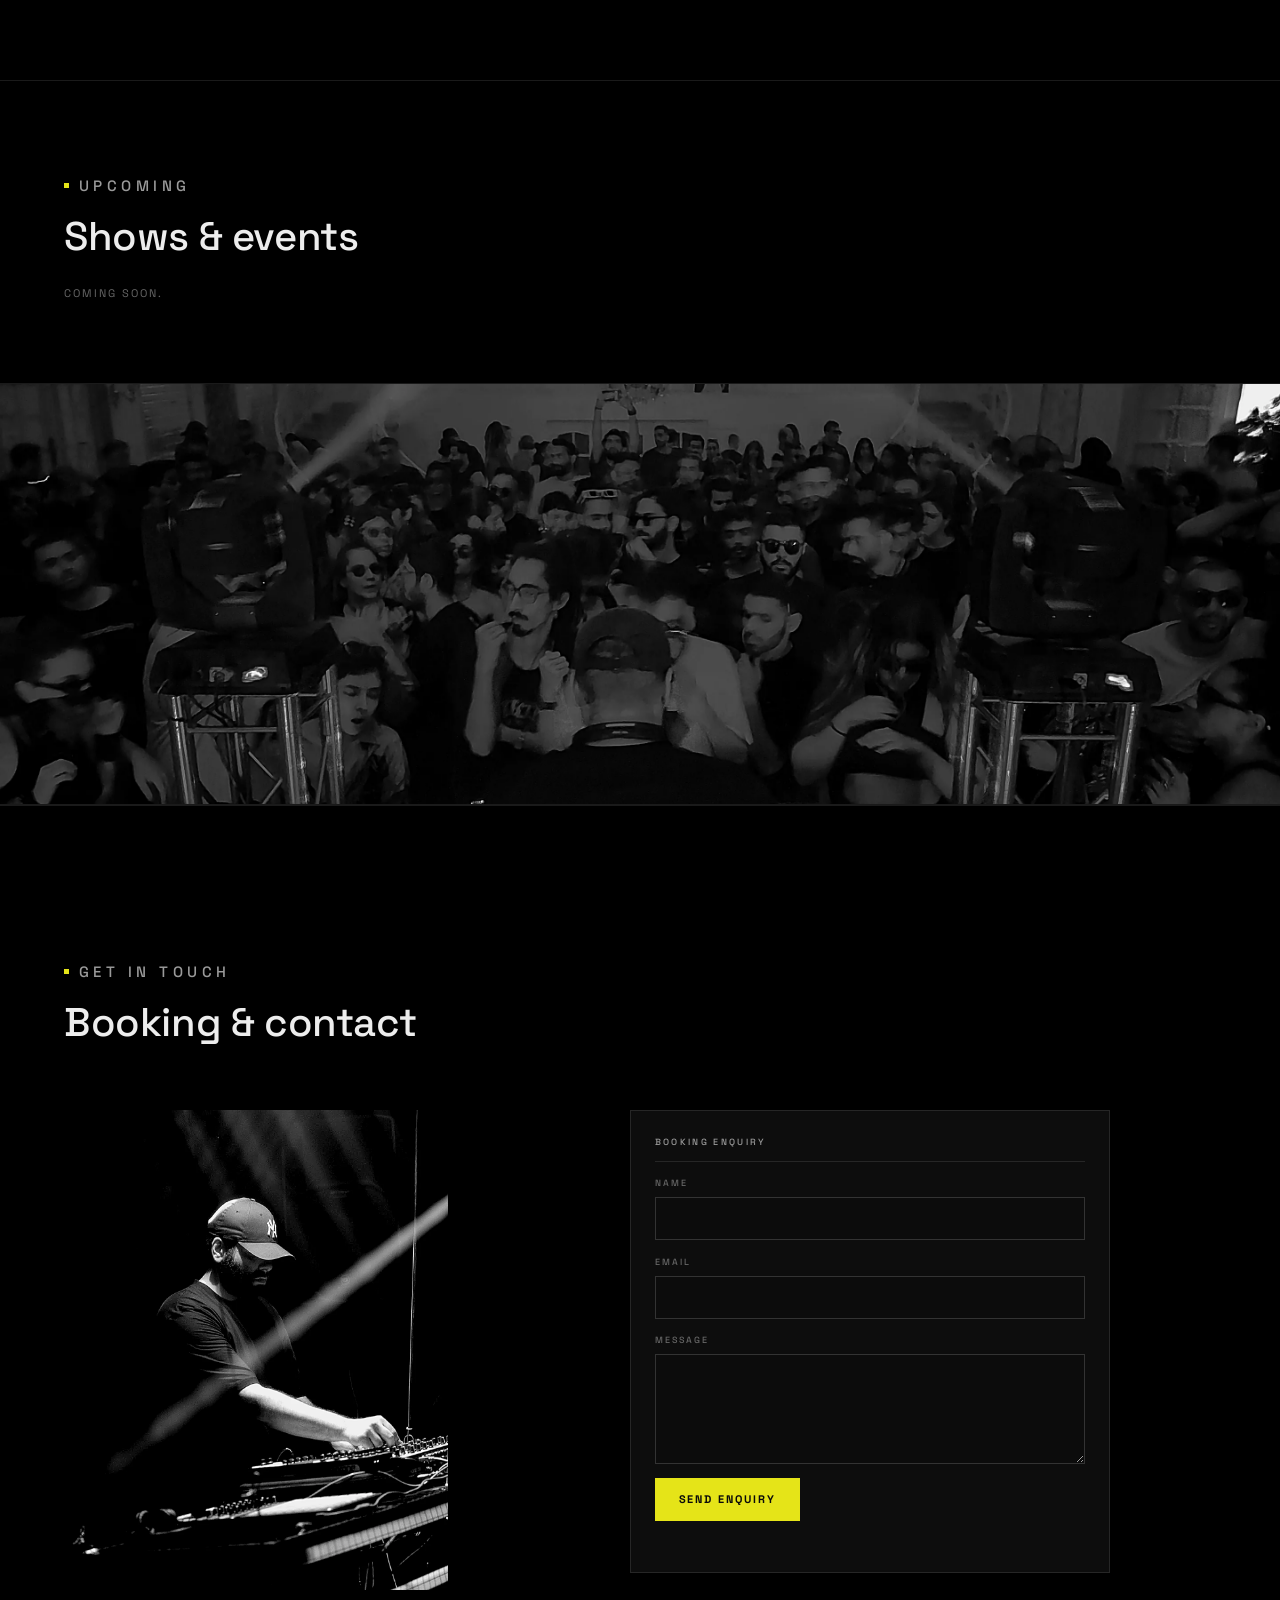
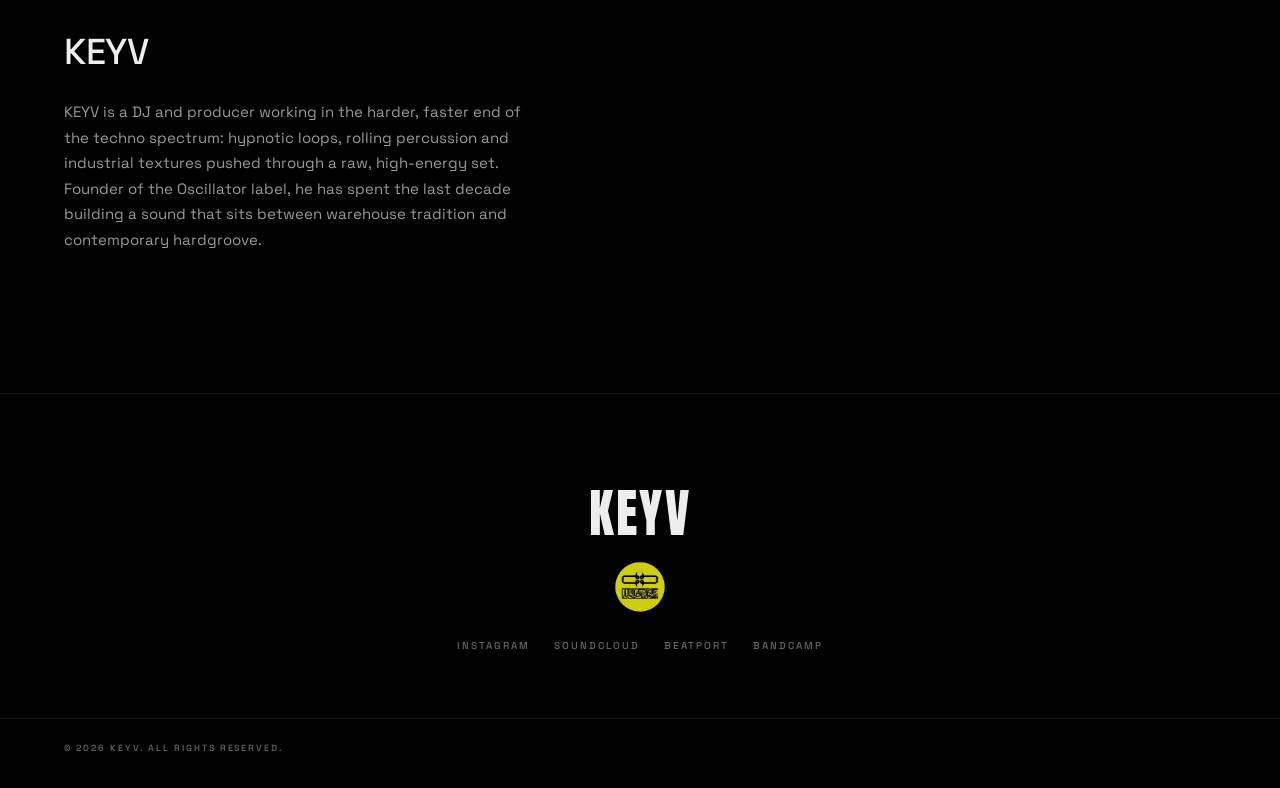
==== commit 03b6dfde: "Build the site icons from the hero artwork The tab icon was the Oscillator stamp, and Safari was sho" ====
--- a/index.html
+++ b/index.html
@@ -12,7 +12,8 @@
 <meta property="og:description" content="Raw techno. Releases, mixes and booking.">
 <meta property="og:image" content="img/hero-phone.webp">
 
-<link rel="icon" type="image/png" href="img/favicon.png">
+<link rel="icon" href="favicon.ico" sizes="16x16 32x32 48x48">
+<link rel="icon" type="image/png" href="img/favicon.png" sizes="64x64">
 <link rel="apple-touch-icon" href="img/apple-touch-icon.png">
 
 <!-- fonts are self-hosted: no third-party connection on the critical path,
